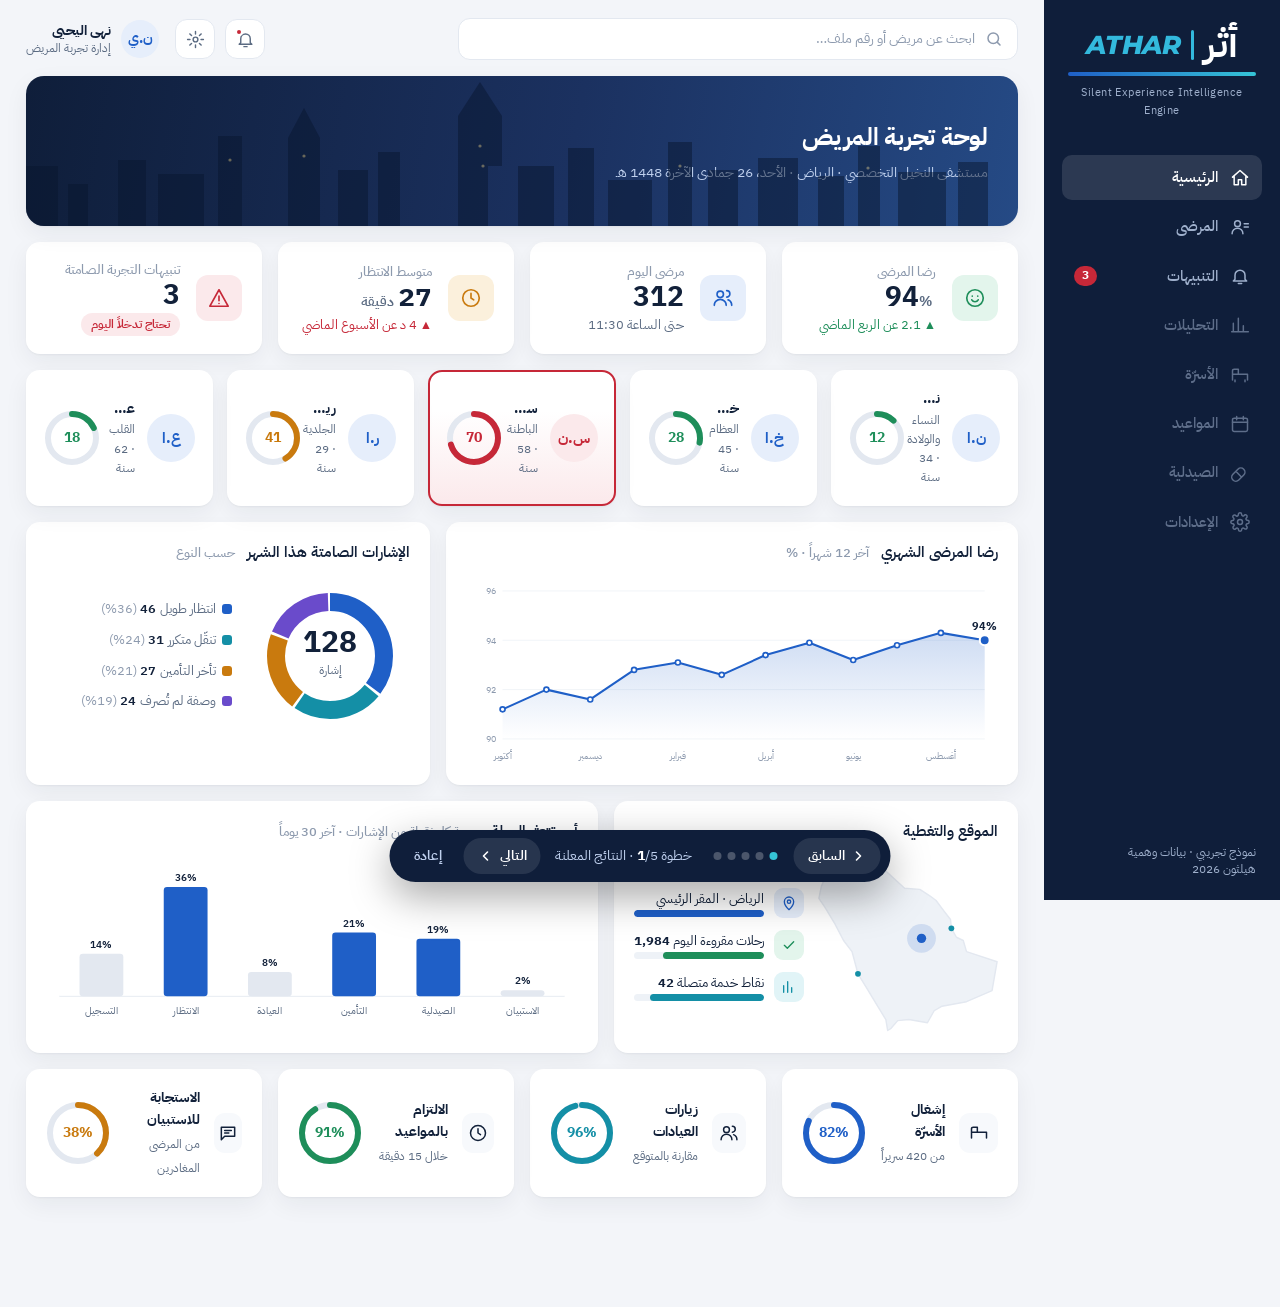
==== index.html @ 9a2d5f8b "Rename ATHAR_Demo.html to index.html" ====
<!DOCTYPE html>
<html lang="ar" dir="rtl">
<head>
<meta charset="utf-8">
<meta name="viewport" content="width=device-width, initial-scale=1">
<title>أثر · تجربة المريض</title>
<link rel="preconnect" href="https://fonts.googleapis.com">
<link rel="stylesheet" href="https://fonts.googleapis.com/css2?family=IBM+Plex+Sans+Arabic:wght@400;500;600;700&family=Montserrat:ital,wght@1,800&display=swap">
<style>
  /* ---------- tokens ---------- */
  :root{
    --navy:#0F1E3A; --navy-2:#16294B; --ground:#F3F5F9; --card:#FFFFFF; --card-2:#F7F9FC;
    --ink:#12213A; --muted:#5B6B82; --faint:#8D9AAE; --line:#E3E8F0; --line-2:#EEF2F7;
    --blue:#1F5FC7; --blue-soft:#E6EEFB; --teal:#148FA6; --teal-soft:#E1F4F7;
    --critical:#C62838; --critical-soft:#FBE9EB; --warning:#C97A0E; --warning-soft:#FBF0DC;
    --good:#1E8E5A; --good-soft:#E3F5EC; --purple:#6A4BCB; --purple-soft:#EEE9FA;
    --shadow:0 1px 2px rgba(18,33,58,.05), 0 8px 24px rgba(18,33,58,.06);
    --shadow-lift:0 12px 36px rgba(18,33,58,.14);
    --r:14px; --side:236px;
    --font:"IBM Plex Sans Arabic", "Segoe UI", Tahoma, sans-serif;
    --logo:"Montserrat", "Segoe UI", sans-serif;
    --sidebar-ink:#FFFFFF; --sidebar-muted:#9FB0CC; --sidebar-active:rgba(255,255,255,.12);
  }
  @media (prefers-color-scheme: dark){
    :root:not([data-theme="light"]){
      --ground:#0B1526; --card:#13223B; --card-2:#182A47; --ink:#EEF3FA; --muted:#A9B7CB; --faint:#7D8CA3;
      --line:#233656; --line-2:#1C2E4C; --blue:#6E9CF0; --blue-soft:#1A2E55; --teal:#3FBBD2; --teal-soft:#123A45;
      --critical:#F0606D; --critical-soft:#4A1F26; --warning:#E8A33A; --warning-soft:#4A3414; --good:#4CC48C; --good-soft:#153F2C;
      --purple:#A08BF0; --purple-soft:#2B2452; --shadow:0 1px 2px rgba(0,0,0,.3), 0 8px 24px rgba(0,0,0,.35);
      --shadow-lift:0 12px 36px rgba(0,0,0,.5);
    }
  }
  :root[data-theme="dark"]{
    --ground:#0B1526; --card:#13223B; --card-2:#182A47; --ink:#EEF3FA; --muted:#A9B7CB; --faint:#7D8CA3;
    --line:#233656; --line-2:#1C2E4C; --blue:#6E9CF0; --blue-soft:#1A2E55; --teal:#3FBBD2; --teal-soft:#123A45;
    --critical:#F0606D; --critical-soft:#4A1F26; --warning:#E8A33A; --warning-soft:#4A3414; --good:#4CC48C; --good-soft:#153F2C;
    --purple:#A08BF0; --purple-soft:#2B2452; --shadow:0 1px 2px rgba(0,0,0,.3), 0 8px 24px rgba(0,0,0,.35);
    --shadow-lift:0 12px 36px rgba(0,0,0,.5);
  }

  /* ---------- base ---------- */
  *{box-sizing:border-box}
  html,body{margin:0;height:100%}
  body{background:var(--ground);color:var(--ink);font-family:var(--font);font-size:15px;line-height:1.6;-webkit-font-smoothing:antialiased}
  button{font:inherit;color:inherit;cursor:pointer}
  button:focus-visible,[tabindex]:focus-visible,input:focus-visible{outline:3px solid var(--blue);outline-offset:2px}
  .num{font-variant-numeric:tabular-nums}
  svg text{font-family:var(--font)}
  .sr{position:absolute;width:1px;height:1px;overflow:hidden;clip:rect(0 0 0 0)}

  /* ---------- shell ---------- */
  .app{display:grid;grid-template-columns:var(--side) 1fr;min-height:100vh}
  .sidebar{background:var(--navy);color:var(--sidebar-ink);padding:22px 18px;display:flex;flex-direction:column;gap:26px;position:sticky;top:0;height:100vh}
  .lockup{display:flex;flex-direction:column;gap:8px;padding:4px 6px 10px}
  .lockup .row{display:flex;flex-direction:row-reverse;align-items:center;justify-content:center;gap:10px;direction:ltr}
  .lockup .en{font-family:var(--logo);font-style:italic;font-weight:800;font-size:26px;color:#33B9DD;letter-spacing:-.01em;line-height:1}
  .lockup .bar{width:3px;height:30px;background:#33B9DD;border-radius:2px}
  .lockup .ar{font-weight:700;font-size:38px;line-height:1;color:#fff}
  .lockup .rule{height:4px;border-radius:2px;background:linear-gradient(90deg,#1F5FC7,#35C4D6)}
  .lockup .tag{font-size:11px;color:var(--sidebar-muted);text-align:center;letter-spacing:.04em}
  .nav{display:flex;flex-direction:column;gap:4px;list-style:none;margin:0;padding:0}
  .nav button{width:100%;display:flex;align-items:center;gap:12px;padding:11px 12px;border:0;border-radius:10px;background:transparent;color:var(--sidebar-muted);font-size:14.5px;font-weight:500;text-align:right}
  .nav button svg{width:20px;height:20px;flex:0 0 auto}
  .nav button[aria-current="page"]{background:var(--sidebar-active);color:#fff}
  .nav button:not([aria-disabled]):hover{color:#fff;background:rgba(255,255,255,.06)}
  .nav button[aria-disabled]{opacity:.55;cursor:default}
  .nav .badge{margin-inline-start:auto;background:var(--critical);color:#fff;font-size:11.5px;font-weight:700;padding:1px 8px;border-radius:999px}
  .sidebar .foot{margin-top:auto;font-size:11.5px;color:var(--sidebar-muted);line-height:1.5;padding:0 6px}

  .main{min-width:0;padding:18px 26px 110px}
  .topbar{display:flex;align-items:center;gap:16px;margin-bottom:16px}
  .search{flex:1;max-width:560px;display:flex;align-items:center;gap:10px;background:var(--card);border:1px solid var(--line);border-radius:12px;padding:9px 14px;color:var(--faint);font-size:14px}
  .search svg{width:18px;height:18px}
  .icons{margin-inline-start:auto;display:flex;align-items:center;gap:10px}
  .iconbtn{width:40px;height:40px;border-radius:12px;border:1px solid var(--line);background:var(--card);display:grid;place-items:center;color:var(--muted);position:relative}
  .iconbtn svg{width:19px;height:19px}
  .iconbtn .dot{position:absolute;top:8px;inset-inline-end:9px;width:8px;height:8px;border-radius:50%;background:var(--critical);border:2px solid var(--card)}
  .who{display:flex;align-items:center;gap:10px;padding-inline-start:6px}
  .who .av{width:38px;height:38px;border-radius:50%;background:var(--blue-soft);color:var(--blue);display:grid;place-items:center;font-weight:700;font-size:14px}
  .who .t{line-height:1.25;font-size:13px}
  .who .t b{display:block;font-size:13.5px}
  .who .t span{color:var(--muted);font-size:12px}

  /* ---------- screens ---------- */
  section[data-screen]{display:none}
  section[data-screen][data-active]{display:block}
  .banner{position:relative;overflow:hidden;border-radius:18px;background:linear-gradient(100deg,#0F1E3A 0%,#1B3160 55%,#254A85 100%);color:#fff;padding:26px 30px;min-height:150px;display:flex;flex-direction:column;justify-content:center;gap:6px;box-shadow:var(--shadow)}
  .banner h1{margin:0;font-size:24px;font-weight:700;letter-spacing:-.01em}
  .banner p{margin:0;color:#BFD0EE;font-size:14px}
  .banner .sky{position:absolute;inset:0;width:100%;height:100%;opacity:.55;pointer-events:none}
  .grid{display:grid;grid-template-columns:repeat(12,minmax(0,1fr));gap:16px;margin-top:16px}
  .card{background:var(--card);border-radius:var(--r);box-shadow:var(--shadow);padding:18px 20px;min-width:0}
  .card h2{margin:0 0 12px;font-size:15px;font-weight:600;color:var(--ink)}
  .card h2 small{color:var(--faint);font-weight:500;font-size:12.5px;margin-inline-start:8px}
  .k{color:var(--faint);font-size:12.5px;font-weight:500}

  /* KPI tiles */
  .kpi{grid-column:span 3;display:flex;align-items:center;gap:16px}
  .kpi .ico{width:46px;height:46px;border-radius:12px;display:grid;place-items:center;flex:0 0 auto}
  .kpi .ico svg{width:22px;height:22px}
  .kpi .v{font-size:28px;font-weight:700;line-height:1.1}
  .kpi .v small{font-size:14px;font-weight:600;color:var(--muted);margin-inline-start:4px}
  .kpi .d{font-size:12.5px;margin-top:2px}
  .up{color:var(--good)} .down{color:var(--critical)}
  .pill{display:inline-flex;align-items:center;gap:6px;padding:2px 10px;border-radius:999px;font-size:12px;font-weight:600}
  .pill.critical{background:var(--critical-soft);color:var(--critical)}
  .pill.warning{background:var(--warning-soft);color:var(--warning)}
  .pill.good{background:var(--good-soft);color:var(--good)}
  .pill.blue{background:var(--blue-soft);color:var(--blue)}

  /* patient cards */
  .patients{grid-column:span 12;display:grid;grid-template-columns:repeat(5,minmax(0,1fr));gap:14px}
  .pcard{background:var(--card);border-radius:var(--r);box-shadow:var(--shadow);padding:16px;display:flex;align-items:center;gap:12px;border:2px solid transparent;text-align:right;transition:transform .2s,box-shadow .2s;position:relative}
  .pcard:hover{transform:translateY(-2px);box-shadow:var(--shadow-lift)}
  .pcard .av{width:48px;height:48px;border-radius:50%;display:grid;place-items:center;font-weight:700;font-size:15px;flex:0 0 auto;background:var(--blue-soft);color:var(--blue)}
  .pcard .t{flex:1;min-width:0}
  .pcard .t b{display:block;font-size:14px;white-space:nowrap;overflow:hidden;text-overflow:ellipsis}
  .pcard .t span{display:block;font-size:12px;color:var(--muted)}
  .ring{position:relative;width:56px;height:56px;flex:0 0 auto}
  .ring svg{width:56px;height:56px;transform:rotate(-90deg)}
  .ring .track{stroke:var(--line);fill:none;stroke-width:6}
  .ring .arc{fill:none;stroke-width:6;stroke-linecap:round;transition:stroke-dashoffset .8s cubic-bezier(.2,.7,.2,1)}
  .ring .n{position:absolute;inset:0;display:grid;place-items:center;font-weight:700;font-size:14px}
  .pcard[data-risk="critical"]{border-color:var(--critical);background:linear-gradient(0deg,var(--critical-soft),var(--card) 70%)}
  .pcard[data-risk="critical"] .av{background:var(--critical-soft);color:var(--critical)}
  .pcard[data-focus]{animation:pulse 1.6s ease-in-out infinite}
  @keyframes pulse{0%,100%{box-shadow:0 0 0 0 rgba(198,40,56,.35),var(--shadow)}50%{box-shadow:0 0 0 12px rgba(198,40,56,0),var(--shadow)}}
  .pcard .chev{position:absolute;top:12px;inset-inline-start:12px;color:var(--faint)}

  /* charts */
  .c-line{grid-column:span 7}
  .c-donut{grid-column:span 5}
  .c-map{grid-column:span 5}
  .c-mix{grid-column:span 7}
  .chart{position:relative}
  .chart svg{width:100%;height:auto;display:block}
  .tip{position:absolute;pointer-events:none;background:var(--navy);color:#fff;font-size:12.5px;padding:6px 10px;border-radius:8px;white-space:nowrap;transform:translate(50%,-100%);opacity:0;transition:opacity .12s}
  .tip b{font-weight:700}
  .legend{display:flex;flex-wrap:wrap;gap:8px 18px;margin-top:10px;font-size:13px;color:var(--muted)}
  .legend i{display:inline-block;width:10px;height:10px;border-radius:3px;margin-inline-end:6px;vertical-align:-1px}
  .legend b{color:var(--ink);font-weight:600;margin-inline-start:4px}
  .map-wrap{display:grid;grid-template-columns:1fr auto;gap:14px;align-items:center}
  .map-wrap svg{width:100%;max-width:260px}
  .stats{display:flex;flex-direction:column;gap:12px;min-width:150px}
  .stats .s{display:flex;align-items:center;gap:10px;font-size:13px}
  .stats .s i{width:30px;height:30px;border-radius:9px;display:grid;place-items:center;flex:0 0 auto}
  .stats .s i svg{width:16px;height:16px}
  .stats .s .b{flex:1;height:7px;border-radius:4px;background:var(--line-2);overflow:hidden}
  .stats .s .b span{display:block;height:100%;border-radius:4px}
  .mini{grid-column:span 3;display:flex;align-items:center;gap:14px}
  .mini .ring{width:64px;height:64px}
  .mini .ring svg{width:64px;height:64px}
  .mini .ico{width:40px;height:40px;border-radius:11px;display:grid;place-items:center;color:var(--ink);background:var(--card-2)}
  .mini .ico svg{width:20px;height:20px}
  .mini .t b{display:block;font-size:14px}
  .mini .t span{font-size:12px;color:var(--muted)}

  /* profile */
  .phead{grid-column:span 12;display:flex;align-items:center;gap:18px;flex-wrap:wrap}
  .phead .av{width:72px;height:72px;border-radius:50%;background:var(--critical-soft);color:var(--critical);display:grid;place-items:center;font-size:24px;font-weight:700}
  .phead .t h2{margin:0 0 4px;font-size:20px}
  .phead .meta{display:flex;flex-wrap:wrap;gap:8px 18px;color:var(--muted);font-size:13.5px}
  .phead .meta span b{color:var(--ink);font-weight:600}
  .phead .right{margin-inline-start:auto;display:flex;gap:10px;align-items:center}
  .btn{border:0;border-radius:11px;padding:10px 18px;font-weight:600;font-size:14px;display:inline-flex;align-items:center;gap:8px;transition:transform .15s,box-shadow .15s}
  .btn svg{width:18px;height:18px}
  .btn.primary{background:var(--blue);color:#fff;box-shadow:0 6px 16px rgba(31,95,199,.3)}
  .btn.primary:hover{transform:translateY(-1px)}
  .btn.danger{background:var(--critical);color:#fff;box-shadow:0 6px 16px rgba(198,40,56,.3)}
  .btn.ghost{background:var(--card-2);color:var(--ink);border:1px solid var(--line)}
  .gauge-card{grid-column:span 4;display:flex;flex-direction:column;align-items:center;text-align:center;gap:6px}
  .gauge{width:220px;position:relative}
  .gauge svg{width:100%;height:auto;display:block}
  .gauge .val{position:absolute;left:0;right:0;bottom:6px;font-size:44px;font-weight:700;line-height:1}
  .gauge .arc{fill:none;stroke-width:14;stroke-linecap:round;transition:stroke-dashoffset 1.2s cubic-bezier(.2,.7,.2,1),stroke .6s}
  .gauge .track{fill:none;stroke:var(--line);stroke-width:14;stroke-linecap:round}
  .reason{font-size:13px;color:var(--muted);max-width:32ch}
  .journey{grid-column:span 8}
  .steps{display:grid;grid-template-columns:repeat(7,minmax(0,1fr));gap:0;margin-top:6px;position:relative}
  .step{display:flex;flex-direction:column;align-items:center;text-align:center;gap:8px;position:relative;padding:0 4px}
  .step .dot{width:40px;height:40px;border-radius:50%;display:grid;place-items:center;background:var(--card-2);border:2px solid var(--line);color:var(--muted);position:relative;z-index:1}
  .step .dot svg{width:18px;height:18px}
  .step[data-state="done"] .dot{background:var(--blue);border-color:var(--blue);color:#fff}
  .step[data-state="warn"] .dot{background:var(--warning);border-color:var(--warning);color:#fff}
  .step[data-state="fail"] .dot{background:var(--critical);border-color:var(--critical);color:#fff}
  .step[data-state="fixed"] .dot{background:var(--good);border-color:var(--good);color:#fff}
  .step:not(:last-child)::after{content:"";position:absolute;top:19px;inset-inline-start:calc(50% + 22px);width:calc(100% - 44px);height:2px;background:var(--line)}
  .step[data-state="done"]::after,.step[data-state="warn"]::after,.step[data-state="fail"]::after,.step[data-state="fixed"]::after{background:var(--blue)}
  .step[data-state="warn"]::after{background:var(--warning)} .step[data-state="fail"]::after{background:var(--critical)} .step[data-state="fixed"]::after{background:var(--good)}
  .step b{font-size:13px;line-height:1.3}
  .step span{font-size:12px;color:var(--muted);line-height:1.3}
  .step[data-state="warn"] span{color:var(--warning);font-weight:600}
  .step[data-state="fail"] span{color:var(--critical);font-weight:600}
  .step[data-state="fixed"] span{color:var(--good);font-weight:600}
  .signals{grid-column:span 12;display:grid;grid-template-columns:repeat(4,minmax(0,1fr));gap:14px}
  .sig{background:var(--card);border-radius:var(--r);box-shadow:var(--shadow);padding:16px 18px;display:flex;flex-direction:column;gap:10px}
  .sig .h{display:flex;align-items:center;gap:10px}
  .sig .h i{width:38px;height:38px;border-radius:10px;display:grid;place-items:center;flex:0 0 auto}
  .sig .h i svg{width:19px;height:19px}
  .sig .h b{font-size:14px}
  .sig .v{font-size:22px;font-weight:700}
  .sig .v small{font-size:12.5px;color:var(--muted);font-weight:500;margin-inline-start:6px}
  .sig .b{height:7px;border-radius:4px;background:var(--line-2);overflow:hidden}
  .sig .b span{display:block;height:100%;border-radius:4px}
  .floor{grid-column:span 8}
  .floor svg{width:100%;height:auto;display:block;background:var(--card-2);border-radius:12px}
  .note{grid-column:span 4;display:flex;flex-direction:column;gap:14px}
  .quote{background:var(--card-2);border-inline-start:4px solid var(--critical);border-radius:10px;padding:14px 16px;font-size:15px;line-height:1.8}
  .quote small{display:block;color:var(--muted);font-size:12.5px;margin-top:4px}
  .kv{display:flex;flex-direction:column;gap:8px;font-size:13.5px}
  .kv div{display:flex;justify-content:space-between;gap:10px;border-bottom:1px dashed var(--line);padding-bottom:6px}
  .kv div span:first-child{color:var(--muted)}

  /* alert */
  .alert-card{grid-column:span 7;position:relative;overflow:hidden}
  .alert-card::before{content:"";position:absolute;inset-inline-start:0;top:0;bottom:0;width:6px;background:var(--critical)}
  .alert-card[data-done]::before{background:var(--good)}
  .alert-h{display:flex;align-items:center;gap:12px;margin-bottom:10px}
  .alert-h .ico{width:44px;height:44px;border-radius:12px;background:var(--critical-soft);color:var(--critical);display:grid;place-items:center}
  .alert-card[data-done] .alert-h .ico{background:var(--good-soft);color:var(--good)}
  .alert-h .ico svg{width:22px;height:22px}
  .alert-h h2{margin:0;font-size:17px}
  .alert-h .time{color:var(--muted);font-size:12.5px}
  .actions{display:flex;flex-direction:column;gap:8px;margin:12px 0 6px}
  .act{display:flex;align-items:center;gap:12px;background:var(--card-2);border-radius:11px;padding:10px 12px;font-size:14px}
  .act .n{width:26px;height:26px;border-radius:50%;background:var(--blue-soft);color:var(--blue);display:grid;place-items:center;font-weight:700;font-size:12.5px;flex:0 0 auto}
  .act .own{margin-inline-start:auto;color:var(--muted);font-size:12.5px;white-space:nowrap}
  .act[data-done] .n{background:var(--good);color:#fff}
  .form{grid-column:span 5}
  .form label{display:block;font-size:13px;color:var(--muted);margin:10px 0 6px}
  .form input,.form textarea{width:100%;border:1px solid var(--line);background:var(--card-2);border-radius:10px;padding:10px 12px;font:inherit;color:var(--ink)}
  .form textarea{min-height:76px;resize:vertical}
  .radios{display:flex;flex-direction:column;gap:8px}
  .radios label{display:flex;align-items:center;gap:10px;margin:0;padding:10px 12px;border:1px solid var(--line);border-radius:10px;color:var(--ink);cursor:pointer;background:var(--card-2)}
  .radios input{width:auto}
  .radios label:has(input:checked){border-color:var(--blue);background:var(--blue-soft)}
  .form .row{display:flex;gap:10px;margin-top:14px;align-items:center;flex-wrap:wrap}
  .result{grid-column:span 12;display:none;align-items:center;gap:20px;flex-wrap:wrap;background:linear-gradient(90deg,var(--good-soft),var(--card));border:1px solid var(--good)}
  .result[data-show]{display:flex}
  .result .big{display:flex;align-items:center;gap:16px}
  .result .big .from{font-size:30px;font-weight:700;color:var(--critical);text-decoration:line-through;opacity:.7}
  .result .big .to{font-size:44px;font-weight:700;color:var(--good)}
  .result .big .arrow{font-size:28px;color:var(--muted)}
  .result .t{flex:1;min-width:220px}
  .result .t b{font-size:17px}
  .result .t p{margin:2px 0 0;color:var(--muted);font-size:13.5px}
  .learn{grid-column:span 12}
  .patterns{display:grid;grid-template-columns:repeat(2,minmax(0,1fr));gap:14px}
  .pat{background:var(--card-2);border-radius:12px;padding:14px 16px;display:flex;gap:12px;align-items:flex-start}
  .pat i{width:38px;height:38px;border-radius:10px;background:var(--purple-soft);color:var(--purple);display:grid;place-items:center;flex:0 0 auto}
  .pat i svg{width:18px;height:18px}
  .pat b{display:block;font-size:14px;margin-bottom:2px}
  .pat span{font-size:12.5px;color:var(--muted)}

  /* presenter bar */
  .presenter{position:fixed;bottom:18px;left:50%;transform:translateX(-50%);z-index:50;display:flex;align-items:center;gap:8px;background:var(--navy);color:#fff;padding:8px 10px;border-radius:999px;box-shadow:0 14px 40px rgba(0,0,0,.35);font-size:13.5px}
  .presenter button{border:0;background:rgba(255,255,255,.1);color:#fff;border-radius:999px;padding:7px 14px;font-weight:600;display:inline-flex;align-items:center;gap:6px}
  .presenter button:hover{background:rgba(255,255,255,.18)}
  .presenter button svg{width:16px;height:16px}
  .presenter .steps-dots{display:flex;gap:6px;padding:0 8px}
  .presenter .steps-dots i{width:8px;height:8px;border-radius:50%;background:rgba(255,255,255,.25)}
  .presenter .steps-dots i[data-on]{background:#35C4D6}
  .presenter .lbl{padding:0 6px;color:#BFD0EE;white-space:nowrap}
  .presenter .lbl b{color:#fff}
  .presenter .reset{background:transparent;color:#BFD0EE}

  .fade{animation:fade .35s ease both}
  @keyframes fade{from{opacity:.4;transform:translateY(6px)}to{opacity:1;transform:none}}
  @media (prefers-reduced-motion: reduce){
    *,*::before,*::after{animation:none!important;transition:none!important}
    .walker{display:none}
  }

  /* responsive */
  @media (max-width:1180px){
    .kpi{grid-column:span 6} .c-line,.c-donut,.c-map,.c-mix{grid-column:span 12} .mini{grid-column:span 6}
    .patients{grid-template-columns:repeat(3,minmax(0,1fr))}
    .gauge-card,.journey,.floor,.note,.alert-card,.form{grid-column:span 12}
    .signals{grid-template-columns:repeat(2,minmax(0,1fr))}
  }
  @media (max-width:820px){
    .app{grid-template-columns:1fr}
    .sidebar{position:static;height:auto;flex-direction:row;flex-wrap:wrap;align-items:center;gap:12px;padding:12px 16px}
    .sidebar .lockup{flex-direction:row;align-items:center;gap:12px;padding:0}
    .sidebar .lockup .rule,.sidebar .lockup .tag,.sidebar .foot{display:none}
    .nav{flex-direction:row;flex-wrap:wrap;gap:2px}
    .nav button{padding:8px 10px;font-size:13px}
    .nav button span.txt{display:none}
    .main{padding:14px 16px 120px}
    .kpi,.mini{grid-column:span 12}
    .patients{grid-template-columns:1fr}
    .steps{grid-template-columns:repeat(4,minmax(0,1fr));row-gap:22px}
    .step:nth-child(4)::after{display:none}
    .signals{grid-template-columns:1fr}
    .patterns{grid-template-columns:1fr}
    .presenter{width:calc(100% - 24px);justify-content:space-between;flex-wrap:wrap}
    .presenter .lbl{display:none}
    .search{display:none}
  }
</style>
</head>
<body>
<div class="app">
  <!-- ========== sidebar ========== -->
  <aside class="sidebar" aria-label="القائمة الرئيسية">
    <div class="lockup" aria-label="أثر">
      <div class="row"><span class="ar">أثر</span><span class="bar"></span><span class="en">ATHAR</span></div>
      <div class="rule"></div>
      <div class="tag">Silent Experience Intelligence Engine</div>
    </div>
    <ul class="nav">
      <li><button data-nav="overview" aria-current="page"><svg viewBox="0 0 24 24" fill="none" stroke="currentColor" stroke-width="1.8" stroke-linecap="round" stroke-linejoin="round"><path d="M3 11l9-8 9 8M5 10v10h5v-6h4v6h5V10"/></svg><span class="txt">الرئيسية</span></button></li>
      <li><button data-nav="profile"><svg viewBox="0 0 24 24" fill="none" stroke="currentColor" stroke-width="1.8" stroke-linecap="round" stroke-linejoin="round"><circle cx="9" cy="8" r="3.5"/><path d="M2.5 20a6.5 6.5 0 0 1 13 0M17 8h5M17 12h5"/></svg><span class="txt">المرضى</span></button></li>
      <li><button data-nav="alert"><svg viewBox="0 0 24 24" fill="none" stroke="currentColor" stroke-width="1.8" stroke-linecap="round" stroke-linejoin="round"><path d="M6 16V11a6 6 0 0 1 12 0v5l2 2H4zM10 21h4"/></svg><span class="txt">التنبيهات</span><span class="badge" data-alert-count>3</span></button></li>
      <li><button aria-disabled="true" title="قريباً"><svg viewBox="0 0 24 24" fill="none" stroke="currentColor" stroke-width="1.8" stroke-linecap="round"><path d="M4 20V10M10 20V4M16 20v-7M22 20H2"/></svg><span class="txt">التحليلات</span></button></li>
      <li><button aria-disabled="true" title="قريباً"><svg viewBox="0 0 24 24" fill="none" stroke="currentColor" stroke-width="1.8" stroke-linecap="round" stroke-linejoin="round"><path d="M3 18v-7h18v7M3 11V7a2 2 0 0 1 2-2h5v6M6 18v2M18 18v2"/></svg><span class="txt">الأسرّة</span></button></li>
      <li><button aria-disabled="true" title="قريباً"><svg viewBox="0 0 24 24" fill="none" stroke="currentColor" stroke-width="1.8" stroke-linecap="round"><rect x="3" y="5" width="18" height="16" rx="2"/><path d="M3 10h18M8 3v4M16 3v4"/></svg><span class="txt">المواعيد</span></button></li>
      <li><button aria-disabled="true" title="قريباً"><svg viewBox="0 0 24 24" fill="none" stroke="currentColor" stroke-width="1.8" stroke-linecap="round" stroke-linejoin="round"><path d="M10.5 20.5a4.95 4.95 0 0 1-7-7l6-6a4.95 4.95 0 0 1 7 7zM7 10l7 7"/></svg><span class="txt">الصيدلية</span></button></li>
      <li><button aria-disabled="true" title="قريباً"><svg viewBox="0 0 24 24" fill="none" stroke="currentColor" stroke-width="1.8" stroke-linecap="round" stroke-linejoin="round"><circle cx="12" cy="12" r="3"/><path d="M19.4 15a1.7 1.7 0 0 0 .3 1.8l.1.1a2 2 0 1 1-2.8 2.8l-.1-.1a1.7 1.7 0 0 0-1.8-.3 1.7 1.7 0 0 0-1 1.5V21a2 2 0 1 1-4 0v-.1a1.7 1.7 0 0 0-1-1.5 1.7 1.7 0 0 0-1.8.3l-.1.1a2 2 0 1 1-2.8-2.8l.1-.1a1.7 1.7 0 0 0 .3-1.8 1.7 1.7 0 0 0-1.5-1H3a2 2 0 1 1 0-4h.1a1.7 1.7 0 0 0 1.5-1 1.7 1.7 0 0 0-.3-1.8l-.1-.1a2 2 0 1 1 2.8-2.8l.1.1a1.7 1.7 0 0 0 1.8.3H9a1.7 1.7 0 0 0 1-1.5V3a2 2 0 1 1 4 0v.1a1.7 1.7 0 0 0 1 1.5 1.7 1.7 0 0 0 1.8-.3l.1-.1a2 2 0 1 1 2.8 2.8l-.1.1a1.7 1.7 0 0 0-.3 1.8V9a1.7 1.7 0 0 0 1.5 1H21a2 2 0 1 1 0 4h-.1a1.7 1.7 0 0 0-1.5 1z"/></svg><span class="txt">الإعدادات</span></button></li>
    </ul>
    <div class="foot">نموذج تجريبي · بيانات وهمية<br>هيلثون 2026</div>
  </aside>

  <!-- ========== main ========== -->
  <main class="main">
    <div class="topbar">
      <div class="search" role="search"><svg viewBox="0 0 24 24" fill="none" stroke="currentColor" stroke-width="2" stroke-linecap="round"><circle cx="11" cy="11" r="7"/><path d="m20 20-3.5-3.5"/></svg><span>ابحث عن مريض أو رقم ملف…</span></div>
      <div class="icons">
        <button class="iconbtn" aria-label="التنبيهات"><svg viewBox="0 0 24 24" fill="none" stroke="currentColor" stroke-width="1.8" stroke-linecap="round" stroke-linejoin="round"><path d="M6 16V11a6 6 0 0 1 12 0v5l2 2H4zM10 21h4"/></svg><span class="dot"></span></button>
        <button class="iconbtn" aria-label="الإعدادات"><svg viewBox="0 0 24 24" fill="none" stroke="currentColor" stroke-width="1.8" stroke-linecap="round"><circle cx="12" cy="12" r="3"/><path d="M12 2v3M12 19v3M2 12h3M19 12h3M4.9 4.9l2.1 2.1M17 17l2.1 2.1M4.9 19.1 7 17M17 7l2.1-2.1"/></svg></button>
        <div class="who"><div class="av">ن.ي</div><div class="t"><b>نهى اليحيى</b><span>إدارة تجربة المريض</span></div></div>
      </div>
    </div>

    <!-- ===== screen 1: overview ===== -->
    <section data-screen="overview" data-active>
      <div class="banner">
        <svg class="sky" viewBox="0 0 1200 150" preserveAspectRatio="xMaxYMax slice" aria-hidden="true">
          <g fill="#0A1730" opacity=".9">
            <rect x="40" y="96" width="30" height="54"/><rect x="80" y="80" width="22" height="70"/><rect x="112" y="104" width="40" height="46"/>
            <rect x="170" y="70" width="26" height="80"/><rect x="206" y="90" width="34" height="60"/><rect x="250" y="108" width="20" height="42"/>
            <rect x="300" y="84" width="28" height="66"/><rect x="340" y="98" width="46" height="52"/><rect x="400" y="60" width="24" height="90"/>
            <path d="M470 150V62l16-30 16 30v88z"/><rect x="520" y="94" width="30" height="56"/><rect x="560" y="76" width="22" height="74"/>
            <path d="M640 150V40l22-34 22 34v50h-14v60z"/><rect x="700" y="90" width="36" height="60"/><rect x="750" y="72" width="26" height="78"/>
            <rect x="790" y="104" width="44" height="46"/><rect x="850" y="66" width="24" height="84"/><rect x="890" y="94" width="30" height="56"/>
            <rect x="940" y="82" width="40" height="68"/><rect x="1000" y="100" width="26" height="50"/><rect x="1040" y="70" width="22" height="80"/>
            <rect x="1080" y="96" width="48" height="54"/><rect x="1140" y="86" width="30" height="64"/>
          </g>
          <g fill="#F5D67A" opacity=".7"><circle cx="486" cy="80" r="1.6"/><circle cx="662" cy="70" r="1.6"/><circle cx="665" cy="90" r="1.6"/><circle cx="862" cy="90" r="1.6"/><circle cx="412" cy="84" r="1.6"/><circle cx="1050" cy="92" r="1.6"/><circle cx="182" cy="90" r="1.6"/></g>
        </svg>
        <h1>لوحة تجربة المريض</h1>
        <p>مستشفى النخيل التخصصي · الرياض · <span data-today></span></p>
      </div>

      <div class="grid">
        <div class="card kpi"><div class="ico" style="background:var(--good-soft);color:var(--good)"><svg viewBox="0 0 24 24" fill="none" stroke="currentColor" stroke-width="1.8" stroke-linecap="round" stroke-linejoin="round"><circle cx="12" cy="12" r="9"/><path d="M8.5 14a4 4 0 0 0 7 0M9 10h.01M15 10h.01"/></svg></div><div><div class="k">رضا المرضى</div><div class="v num">94<small>%</small></div><div class="d up">▲ 2.1 عن الربع الماضي</div></div></div>
        <div class="card kpi"><div class="ico" style="background:var(--blue-soft);color:var(--blue)"><svg viewBox="0 0 24 24" fill="none" stroke="currentColor" stroke-width="1.8" stroke-linecap="round" stroke-linejoin="round"><circle cx="9" cy="8" r="3.5"/><path d="M2.5 20a6.5 6.5 0 0 1 13 0M16 4a3.5 3.5 0 0 1 0 7M21.5 20a6.5 6.5 0 0 0-4-6"/></svg></div><div><div class="k">مرضى اليوم</div><div class="v num">312</div><div class="d" style="color:var(--muted)">حتى الساعة <span class="num">11:30</span></div></div></div>
        <div class="card kpi"><div class="ico" style="background:var(--warning-soft);color:var(--warning)"><svg viewBox="0 0 24 24" fill="none" stroke="currentColor" stroke-width="1.8" stroke-linecap="round" stroke-linejoin="round"><circle cx="12" cy="12" r="9"/><path d="M12 7v5l3 2"/></svg></div><div><div class="k">متوسط الانتظار</div><div class="v num">27<small>دقيقة</small></div><div class="d down">▲ 4 د عن الأسبوع الماضي</div></div></div>
        <div class="card kpi"><div class="ico" style="background:var(--critical-soft);color:var(--critical)"><svg viewBox="0 0 24 24" fill="none" stroke="currentColor" stroke-width="1.8" stroke-linecap="round" stroke-linejoin="round"><path d="M12 3l10 18H2zM12 10v5M12 18h.01"/></svg></div><div><div class="k">تنبيهات التجربة الصامتة</div><div class="v num" data-alert-kpi>3</div><div class="d"><span class="pill critical">تحتاج تدخلاً اليوم</span></div></div></div>

        <div class="patients" data-patients></div>

        <div class="card c-line">
          <h2>رضا المرضى الشهري <small>آخر 12 شهراً · %</small></h2>
          <div class="chart" data-chart="line"></div>
        </div>
        <div class="card c-donut">
          <h2>الإشارات الصامتة هذا الشهر <small>حسب النوع</small></h2>
          <div class="chart" data-chart="donut"></div>
        </div>

        <div class="card c-map">
          <h2>الموقع والتغطية</h2>
          <div class="map-wrap">
            <svg viewBox="0 0 100 100" aria-label="خريطة المملكة العربية السعودية" role="img">
              <path d="M1.9 17.3 9.4 .6 22.2 .6 27.8 1.9 35.4 6.8 48.1 18.5 56.6 19.1 62.3 22.8 65.6 25.3 69.8 30.9 73.6 35.8 74.1 40.7 76.9 45.7 80.7 47.5 82.5 53.7 99.5 59.3 96.7 75.3 82.5 81.5 68.9 84 64.6 86.4 60.8 93.2 50.5 91.4 44.3 92 40.6 96.3 38.7 97.5 37.7 91.4 31.6 81.5 26.4 72.8 22.2 66 18.9 53.7 14.2 47.5 9.4 38.3 3.8 29 .5 24.1Z" fill="var(--line-2)" stroke="var(--line)" stroke-width=".8" stroke-linejoin="round"/>
              <circle cx="57.5" cy="46.3" r="8" fill="var(--blue)" opacity=".15"/>
              <circle cx="57.5" cy="46.3" r="2.6" fill="var(--blue)"/>
              <circle cx="22.2" cy="66" r="1.6" fill="var(--teal)"/><circle cx="74.1" cy="40.7" r="1.6" fill="var(--teal)"/>
            </svg>
            <div class="stats">
              <div class="s"><i style="background:var(--blue-soft);color:var(--blue)"><svg viewBox="0 0 24 24" fill="none" stroke="currentColor" stroke-width="2" stroke-linecap="round" stroke-linejoin="round"><path d="M12 22s7-6.5 7-12a7 7 0 0 0-14 0c0 5.5 7 12 7 12z"/><circle cx="12" cy="10" r="2.5"/></svg></i><div style="flex:1"><div>الرياض · المقر الرئيسي</div><div class="b"><span style="width:100%;background:var(--blue)"></span></div></div></div>
              <div class="s"><i style="background:var(--good-soft);color:var(--good)"><svg viewBox="0 0 24 24" fill="none" stroke="currentColor" stroke-width="2" stroke-linecap="round" stroke-linejoin="round"><path d="M5 12.5l4.5 4.5L19 7"/></svg></i><div style="flex:1"><div>رحلات مقروءة اليوم <b class="num">1,984</b></div><div class="b"><span style="width:78%;background:var(--good)"></span></div></div></div>
              <div class="s"><i style="background:var(--teal-soft);color:var(--teal)"><svg viewBox="0 0 24 24" fill="none" stroke="currentColor" stroke-width="2" stroke-linecap="round" stroke-linejoin="round"><path d="M4 20V10M10 20V4M16 20v-7"/></svg></i><div style="flex:1"><div>نقاط خدمة متصلة <b class="num">42</b></div><div class="b"><span style="width:88%;background:var(--teal)"></span></div></div></div>
            </div>
          </div>
        </div>
        <div class="card c-mix">
          <h2>أين تتعثر الرحلة <small>حصة كل نقطة من الإشارات · آخر 30 يوماً</small></h2>
          <div class="chart" data-chart="bars"></div>
        </div>

        <div class="card mini"><div class="ico"><svg viewBox="0 0 24 24" fill="none" stroke="currentColor" stroke-width="1.8" stroke-linecap="round" stroke-linejoin="round"><path d="M3 18v-7h18v7M3 11V7a2 2 0 0 1 2-2h5v6"/></svg></div><div class="t"><b>إشغال الأسرّة</b><span>من 420 سريراً</span></div><div class="ring" style="margin-inline-start:auto" data-ring="82" data-color="var(--blue)"></div></div>
        <div class="card mini"><div class="ico"><svg viewBox="0 0 24 24" fill="none" stroke="currentColor" stroke-width="1.8" stroke-linecap="round" stroke-linejoin="round"><circle cx="9" cy="8" r="3.5"/><path d="M2.5 20a6.5 6.5 0 0 1 13 0M16 4a3.5 3.5 0 0 1 0 7M21.5 20a6.5 6.5 0 0 0-4-6"/></svg></div><div class="t"><b>زيارات العيادات</b><span>مقارنة بالمتوقع</span></div><div class="ring" style="margin-inline-start:auto" data-ring="96" data-color="var(--teal)"></div></div>
        <div class="card mini"><div class="ico"><svg viewBox="0 0 24 24" fill="none" stroke="currentColor" stroke-width="1.8" stroke-linecap="round" stroke-linejoin="round"><circle cx="12" cy="12" r="9"/><path d="M12 7v5l3 2"/></svg></div><div class="t"><b>الالتزام بالمواعيد</b><span>خلال 15 دقيقة</span></div><div class="ring" style="margin-inline-start:auto" data-ring="91" data-color="var(--good)"></div></div>
        <div class="card mini"><div class="ico"><svg viewBox="0 0 24 24" fill="none" stroke="currentColor" stroke-width="1.8" stroke-linecap="round" stroke-linejoin="round"><path d="M4 5h16v11H8l-4 4z"/><path d="M8 9h8M8 12h5"/></svg></div><div class="t"><b>الاستجابة للاستبيان</b><span>من المرضى المغادرين</span></div><div class="ring" style="margin-inline-start:auto" data-ring="38" data-color="var(--warning)"></div></div>
      </div>
    </section>

    <!-- ===== screen 2: profile ===== -->
    <section data-screen="profile">
      <div class="grid" style="margin-top:0">
        <div class="card phead">
          <div class="av">س.م</div>
          <div class="t">
            <h2>سعد بن ناصر المطيري</h2>
            <div class="meta"><span>العمر <b class="num">58</b></span><span>رقم الملف <b class="num">A-20481</b></span><span>الزيارة <b><span data-today></span> · <span class="num">09:12</span></b></span><span>العيادة <b>الباطنة</b></span><span>التأمين <b>شركة الدرع الطبي</b></span></div>
          </div>
          <div class="right">
            <span class="pill critical" data-status-pill><svg viewBox="0 0 24 24" width="14" height="14" fill="none" stroke="currentColor" stroke-width="2.2" stroke-linecap="round"><path d="M12 3l10 18H2zM12 10v5M12 18h.01"/></svg> خطر صامت · أولوية عالية</span>
            <button class="btn danger" data-go="alert"><svg viewBox="0 0 24 24" fill="none" stroke="currentColor" stroke-width="2" stroke-linecap="round" stroke-linejoin="round"><path d="M6 16V11a6 6 0 0 1 12 0v5l2 2H4zM10 21h4"/></svg> عرض التنبيه</button>
          </div>
        </div>

        <div class="card gauge-card">
          <h2 style="align-self:flex-start">خطر التجربة الصامتة <small>Silent Experience Risk</small></h2>
          <div class="gauge" data-gauge>
            <svg viewBox="0 0 220 130" aria-hidden="true">
              <path class="track" d="M20 120 A90 90 0 0 1 200 120"/>
              <path class="arc" d="M20 120 A90 90 0 0 1 200 120" pathLength="100" stroke-dasharray="100" stroke-dashoffset="100"/>
            </svg>
            <div class="val num" data-gauge-val>0</div>
          </div>
          <span class="pill critical" data-gauge-pill>أولوية عالية</span>
          <div class="reason" data-gauge-reason>أربع إشارات تعثّر في زيارة واحدة، بلا شكوى وبلا رد على الاستبيان.</div>
        </div>

        <div class="card journey">
          <h2>رحلة الزيارة كما حدثت <small>مقروءة من نقاط الخدمة · <span class="num" data-today></span></small></h2>
          <div class="steps" data-steps></div>
        </div>

        <div class="signals" data-signals></div>

        <div class="card floor">
          <h2>المسار داخل المستشفى <small>تتبّع داخلي · من الدخول إلى الخروج</small></h2>
          <svg viewBox="0 0 1000 520" aria-label="خريطة مسار المريض داخل المستشفى" role="img">
            <defs>
              <path id="route" d="M110 440 L300 350 L560 170 L820 250 L300 350 L560 440 L740 470 L900 400"/>
              <marker id="arr" viewBox="0 0 10 10" refX="8" refY="5" markerWidth="8" markerHeight="8" orient="auto"><path d="M0 0L10 5 0 10z" fill="var(--blue)"/></marker>
            </defs>
            <g fill="none" stroke="var(--line)" stroke-width="1.5">
              <rect x="20" y="20" width="960" height="480" rx="14"/>
              <rect x="200" y="290" width="200" height="140" rx="8"/><rect x="460" y="90" width="220" height="160" rx="8"/><rect x="740" y="180" width="180" height="140" rx="8"/>
              <rect x="470" y="380" width="200" height="110" rx="8"/><rect x="40" y="380" width="150" height="100" rx="8"/><rect x="840" y="360" width="120" height="90" rx="8"/>
            </g>
            <g fill="var(--muted)" font-size="16" font-weight="600" text-anchor="middle">
              <text x="300" y="320">التسجيل</text><text x="570" y="122">العيادات</text><text x="830" y="212">التأمين</text><text x="570" y="412">الصيدلية</text><text x="115" y="412">المدخل</text><text x="900" y="392">الخروج</text>
            </g>
            <path d="M110 440 L300 350 L560 170 L820 250" fill="none" stroke="var(--blue)" stroke-width="4" stroke-dasharray="4 10" stroke-linecap="round" stroke-linejoin="round"/>
            <path d="M820 250 L300 350" fill="none" stroke="var(--warning)" stroke-width="4" stroke-dasharray="4 10" stroke-linecap="round" marker-end="url(#arr)"/>
            <path d="M300 350 L560 440 L740 470 L900 400" fill="none" stroke="var(--blue)" stroke-width="4" stroke-dasharray="4 10" stroke-linecap="round" stroke-linejoin="round"/>
            <g>
              <circle cx="110" cy="440" r="9" fill="var(--blue)"/><circle cx="300" cy="350" r="9" fill="var(--blue)"/><circle cx="560" cy="170" r="9" fill="var(--blue)"/><circle cx="820" cy="250" r="9" fill="var(--warning)"/>
              <circle cx="900" cy="400" r="9" fill="var(--blue)"/>
              <circle cx="570" cy="440" r="26" fill="none" stroke="var(--critical)" stroke-width="3" stroke-dasharray="6 6"/>
              <path d="M560 430l20 20M580 430l-20 20" stroke="var(--critical)" stroke-width="4" stroke-linecap="round"/>
            </g>
            <g fill="var(--warning)" font-size="14" font-weight="700" text-anchor="middle"><text x="560" y="286">عاد إلى التسجيل</text></g>
            <g fill="var(--critical)" font-size="14" font-weight="700" text-anchor="middle"><text x="570" y="486">تجاوز الصيدلية</text></g>
            <circle class="walker" r="11" fill="#fff" stroke="var(--blue)" stroke-width="4">
              <animateMotion dur="9s" repeatCount="indefinite" rotate="0"><mpath href="#route"/></animateMotion>
            </circle>
          </svg>
        </div>

        <div class="card note">
          <h2>ما لم يقله المريض</h2>
          <div class="quote">لم تُسجَّل شكوى.<br>لم يُجب على الاستبيان.<br>وغادر ووصفته لم تُصرف.<small>مصدر الإشارات: نقاط الخدمة، نظام الطوابير، الصيدلية، ومنصة الاستبيانات.</small></div>
          <div class="kv">
            <div><span>مدة الزيارة</span><b class="num">2 س 08 د</b></div>
            <div><span>عدد نقاط الخدمة</span><b class="num">6</b></div>
            <div><span>زيارات سابقة</span><b class="num">4</b> <span style="color:var(--muted)">· آخرها قبل 3 أشهر</span></div>
            <div><span>استبيان</span><b style="color:var(--critical)">لم يُرد</b></div>
          </div>
          <button class="btn danger" data-go="alert" style="align-self:flex-start"><svg viewBox="0 0 24 24" fill="none" stroke="currentColor" stroke-width="2" stroke-linecap="round" stroke-linejoin="round"><path d="M6 16V11a6 6 0 0 1 12 0v5l2 2H4zM10 21h4"/></svg> عرض التنبيه والتدخل</button>
        </div>
      </div>
    </section>

    <!-- ===== screen 3: alert & intervention ===== -->
    <section data-screen="alert">
      <div class="grid" style="margin-top:0">
        <div class="card alert-card" data-alert>
          <div class="alert-h">
            <div class="ico"><svg viewBox="0 0 24 24" fill="none" stroke="currentColor" stroke-width="2" stroke-linecap="round" stroke-linejoin="round" data-alert-icon><path d="M12 3l10 18H2zM12 10v5M12 18h.01"/></svg></div>
            <div><h2 data-alert-title>تنبيه مبكر — خطر تجربة صامتة <span class="num">70</span></h2><div class="time">سعد بن ناصر المطيري · رُصد الساعة <span class="num">11:24</span> · قبل مغادرة المريض بأربع دقائق</div></div>
          </div>
          <p style="margin:0;color:var(--muted);font-size:14px">أثر جمع أربع إشارات تعثّر في زيارة واحدة وحوّلها إلى تنبيه قبل أن تتحول إلى فقدان ثقة. الإجراءات المقترحة:</p>
          <div class="actions" data-actions>
            <div class="act"><span class="n">1</span><span>اتصال من تجربة المريض خلال 24 ساعة</span><span class="own">فريق تجربة المريض</span></div>
            <div class="act"><span class="n">2</span><span>صرف الوصفة وتوصيلها إلى المنزل</span><span class="own">الصيدلية</span></div>
            <div class="act"><span class="n">3</span><span>متابعة موافقة التأمين وإبلاغ المريض</span><span class="own">شؤون التأمين</span></div>
          </div>
          <div class="kv" style="margin-top:8px">
            <div><span>احتمال عدم العودة بلا تدخل</span><b class="num" style="color:var(--critical)">3.2×</b></div>
            <div><span>احتمال تقييم سلبي علني</span><b class="num">41%</b></div>
          </div>
        </div>

        <div class="card form">
          <h2>تنفيذ التدخل <small>يُسجَّل في ملف المريض</small></h2>
          <form data-form>
            <label for="agent">اسم المتصل</label>
            <input id="agent" value="أمل الحربي" autocomplete="off">
            <label>نتيجة الاتصال</label>
            <div class="radios">
              <label><input type="radio" name="outcome" value="ok" checked> تم التواصل، واعتُذر للمريض، وتُصرف الوصفة وتُوصَّل اليوم</label>
              <label><input type="radio" name="outcome" value="later"> تم التواصل، وحُدد موعد متابعة</label>
              <label><input type="radio" name="outcome" value="none"> لم يُرد على الاتصال</label>
            </div>
            <label for="note">ملاحظة</label>
            <textarea id="note">المريض شكر الاتصال، وأكد أنه لم يكن سيعود. طلب توصيل الدواء بعد العصر.</textarea>
            <div class="row">
              <button type="submit" class="btn primary"><svg viewBox="0 0 24 24" fill="none" stroke="currentColor" stroke-width="2.2" stroke-linecap="round" stroke-linejoin="round"><path d="M5 12.5l4.5 4.5L19 7"/></svg> تنفيذ التدخل</button>
              <span class="k" data-form-hint>ستُحدَّث درجة الخطر فور التسجيل</span>
            </div>
          </form>
        </div>

        <div class="card result" data-result>
          <div class="big"><span class="from num">70</span><span class="arrow">←</span><span class="to num" data-result-val>22</span></div>
          <div class="t"><b>تمت استعادة الثقة</b><p>انخفض خطر التجربة الصامتة إلى منخفض بعد التدخل. تُتابع الرحلة تلقائياً 30 يوماً، ويُحدَّث النموذج بنتيجة الحالة.</p></div>
          <span class="pill good"><svg viewBox="0 0 24 24" width="14" height="14" fill="none" stroke="currentColor" stroke-width="2.4" stroke-linecap="round" stroke-linejoin="round"><path d="M5 12.5l4.5 4.5L19 7"/></svg> استعادة استباقية</span>
        </div>

        <div class="card learn">
          <h2>تعلّم مستمر <small>ما يتعلمه أثر من كل حالة</small></h2>
          <div class="patterns">
            <div class="pat"><i><svg viewBox="0 0 24 24" fill="none" stroke="currentColor" stroke-width="2" stroke-linecap="round" stroke-linejoin="round"><path d="M4 20V10M10 20V4M16 20v-7M22 20H2"/></svg></i><div><b>انتظار > 40 دقيقة + تأمين معلّق = <span class="num">3.2×</span> احتمال عدم العودة</b><span>نمط مؤكد من <span class="num">1,240</span> رحلة · ثقة <span class="num">92%</span> · يرفع أولوية التنبيه تلقائياً</span></div></div>
            <div class="pat"><i><svg viewBox="0 0 24 24" fill="none" stroke="currentColor" stroke-width="2" stroke-linecap="round" stroke-linejoin="round"><path d="M10.5 20.5a4.95 4.95 0 0 1-7-7l6-6a4.95 4.95 0 0 1 7 7zM7 10l7 7"/></svg></i><div><b>الوصفة غير المصروفة تُتوقع قبل الخروج بـ<span class="num">12</span> دقيقة</b><span>من حركة المريض بعد العيادة · يتيح التدخل قبل المغادرة لا بعدها</span></div></div>
            <div class="pat"><i><svg viewBox="0 0 24 24" fill="none" stroke="currentColor" stroke-width="2" stroke-linecap="round" stroke-linejoin="round"><circle cx="12" cy="12" r="9"/><path d="M12 7v5l3 2"/></svg></i><div><b>الرد على الاستبيان يهبط إلى <span class="num">9%</span> بعد زيارة فيها ثلاث إشارات فأكثر</b><span>الصمت نفسه إشارة · لذلك لا ينتظر أثر الشكوى</span></div></div>
            <div class="pat" data-learned style="opacity:.45"><i><svg viewBox="0 0 24 24" fill="none" stroke="currentColor" stroke-width="2" stroke-linecap="round" stroke-linejoin="round"><path d="M12 3l2.5 5.5L20 9l-4 4 1 5.5-5-2.7-5 2.7 1-5.5-4-4 5.5-.5z"/></svg></i><div><b data-learned-title>بانتظار نتيجة هذه الحالة</b><span data-learned-sub>تُضاف نتيجة التدخل إلى النموذج فور تسجيلها</span></div></div>
          </div>
        </div>
      </div>
    </section>
  </main>
</div>

<!-- ========== presenter bar ========== -->
<div class="presenter" role="toolbar" aria-label="خطوات العرض">
  <button data-prev><svg viewBox="0 0 24 24" fill="none" stroke="currentColor" stroke-width="2.4" stroke-linecap="round" stroke-linejoin="round"><path d="m9 6 6 6-6 6"/></svg> السابق</button>
  <div class="steps-dots" data-dots><i data-on></i><i></i><i></i><i></i><i></i></div>
  <span class="lbl">خطوة <b class="num" data-step-n>1</b>/5 · <span data-step-name>النتائج المعلنة</span></span>
  <button data-next>التالي <svg viewBox="0 0 24 24" fill="none" stroke="currentColor" stroke-width="2.4" stroke-linecap="round" stroke-linejoin="round"><path d="m15 6-6 6 6 6"/></svg></button>
  <button class="reset" data-reset title="R">إعادة</button>
</div>

<script>
(() => {
  'use strict';
  const $ = (s, r = document) => r.querySelector(s);
  const $$ = (s, r = document) => [...r.querySelectorAll(s)];
  const reduced = matchMedia('(prefers-reduced-motion: reduce)').matches;

  /* ---------- data (fictional) ---------- */
  const DATA = {
    patients: [
      {id: 'p1', name: 'نورة العتيبي', dept: 'النساء والولادة', age: 34, risk: 12},
      {id: 'p2', name: 'خالد الشمري', dept: 'العظام', age: 45, risk: 28},
      {id: 'p3', name: 'سعد بن ناصر المطيري', dept: 'الباطنة', age: 58, risk: 70, hero: true},
      {id: 'p4', name: 'ريم القحطاني', dept: 'الجلدية', age: 29, risk: 41},
      {id: 'p5', name: 'عبدالله الدوسري', dept: 'القلب', age: 62, risk: 18},
    ],
    satisfaction: [91.2, 92.0, 91.6, 92.8, 93.1, 92.6, 93.4, 93.9, 93.2, 93.8, 94.3, 94.0],
    months: ['أكتوبر', 'نوفمبر', 'ديسمبر', 'يناير', 'فبراير', 'مارس', 'أبريل', 'مايو', 'يونيو', 'يوليو', 'أغسطس', 'سبتمبر'],
    signals: [
      {k: 'انتظار طويل', v: 46, c: 'var(--blue)'},
      {k: 'تنقّل متكرر', v: 31, c: 'var(--teal)'},
      {k: 'تأخر التأمين', v: 27, c: 'var(--warning)'},
      {k: 'وصفة لم تُصرف', v: 24, c: 'var(--purple)'},
    ],
    touchpoints: [
      {k: 'التسجيل', v: 14}, {k: 'الانتظار', v: 36}, {k: 'العيادة', v: 8}, {k: 'التأمين', v: 21}, {k: 'الصيدلية', v: 19}, {k: 'الاستبيان', v: 2},
    ],
    journey: [
      {t: 'تسجيل', s: '09:12', st: 'done', i: 'card'},
      {t: 'انتظار', s: '45 دقيقة', st: 'warn', i: 'clock'},
      {t: 'العيادة', s: '10:02', st: 'done', i: 'cross'},
      {t: 'التأمين', s: 'معلّق · 38 د', st: 'warn', i: 'shield'},
      {t: 'الصيدلية', s: 'لم تُصرف', st: 'fail', i: 'pill'},
      {t: 'الاستبيان', s: 'بلا رد', st: 'fail', i: 'chat'},
      {t: 'الخروج', s: '11:20', st: 'done', i: 'exit'},
    ],
    signalCards: [
      {t: 'انتظار طويل', v: '+45', u: 'دقيقة فوق المعيار', p: 90, c: 'var(--warning)', soft: 'var(--warning-soft)', i: 'clock'},
      {t: 'تنقّل متكرر', v: '3', u: 'مرات بين نقاط الخدمة', p: 60, c: 'var(--teal)', soft: 'var(--teal-soft)', i: 'loop'},
      {t: 'تأخر التأمين', v: '38', u: 'دقيقة بلا موافقة', p: 76, c: 'var(--warning)', soft: 'var(--warning-soft)', i: 'shield'},
      {t: 'وصفة لم تُصرف', v: '0', u: 'من 2 أدوية صُرفت', p: 100, c: 'var(--critical)', soft: 'var(--critical-soft)', i: 'pill'},
    ],
  };
  const ICON = {
    card: '<path d="M3 6h18v12H3zM7 10h4M7 14h6M15 10h3v4h-3z"/>',
    clock: '<circle cx="12" cy="12" r="9"/><path d="M12 7v5l3 2"/>',
    cross: '<path d="M9.5 3h5v6.5H21v5h-6.5V21h-5v-6.5H3v-5h6.5z"/>',
    shield: '<path d="M12 3l7 3v5c0 5-3.5 8.5-7 10-3.5-1.5-7-5-7-10V6z"/>',
    pill: '<path d="M10.5 20.5a4.95 4.95 0 0 1-7-7l6-6a4.95 4.95 0 0 1 7 7zM7 10l7 7"/>',
    chat: '<path d="M4 5h16v11H8l-4 4z"/>',
    exit: '<path d="M10 4H5a1 1 0 0 0-1 1v14a1 1 0 0 0 1 1h5M14 7l5 5-5 5M19 12H8"/>',
    loop: '<path d="M4 12a8 8 0 0 1 14-5.3M18 3v4h-4M20 12a8 8 0 0 1-14 5.3M6 21v-4h4"/>',
    check: '<path d="M5 12.5l4.5 4.5L19 7"/>',
  };
  const svg = (d, extra = '') => `<svg viewBox="0 0 24 24" fill="none" stroke="currentColor" stroke-width="2" stroke-linecap="round" stroke-linejoin="round" ${extra}>${d}</svg>`;
  const riskColor = (r) => r >= 60 ? 'var(--critical)' : r >= 35 ? 'var(--warning)' : 'var(--good)';
  const riskWord = (r) => r >= 60 ? 'أولوية عالية' : r >= 35 ? 'أولوية متوسطة' : 'منخفض';
  const initials = (n) => n.split(' ').filter((w) => w !== 'بن').slice(0, 2).map((w) => w[0]).join('.');

  /* ---------- state ---------- */
  const state = {screen: 'overview', step: 1, recovered: false};
  const STEPS = [
    {screen: 'overview', name: 'النتائج المعلنة', focus: false},
    {screen: 'overview', name: 'مريض يصمت', focus: true},
    {screen: 'profile', name: 'رحلته كما حدثت'},
    {screen: 'alert', name: 'تنبيه مبكر'},
    {screen: 'alert', name: 'استعادة الثقة', recover: true},
  ];

  /* ---------- render: overview ---------- */
  function ring(v, color, size = 56) {
    const r = (size - 8) / 2, C = 2 * Math.PI * r;
    return `<div class="ring" style="width:${size}px;height:${size}px"><svg viewBox="0 0 ${size} ${size}" style="width:${size}px;height:${size}px"><circle class="track" cx="${size/2}" cy="${size/2}" r="${r}"/><circle class="arc" cx="${size/2}" cy="${size/2}" r="${r}" stroke="${color}" stroke-dasharray="${C}" stroke-dashoffset="${C * (1 - v / 100)}"/></svg><div class="n num" style="color:${color}">${v}${size >= 64 ? '%' : ''}</div></div>`;
  }
  function renderPatients() {
    $('[data-patients]').innerHTML = DATA.patients.map((p) => {
      const risk = p.hero && state.recovered ? 22 : p.risk;
      const level = risk >= 60 ? 'critical' : risk >= 35 ? 'warning' : 'good';
      return `<button class="pcard" data-id="${p.id}" data-risk="${level}" ${p.hero && state.step === 2 ? 'data-focus' : ''} aria-label="فتح ملف ${p.name}">
        <span class="chev">${svg('<path d="m15 6-6 6 6 6"/>')}</span>
        <div class="av">${initials(p.name)}</div>
        <div class="t"><b>${p.name}</b><span>${p.dept} · ${p.age} سنة</span></div>
        ${ring(risk, riskColor(risk))}
      </button>`;
    }).join('');
    $$('.pcard').forEach((b) => b.addEventListener('click', () => go('profile')));
  }
  function renderLine() {
    const W = 640, H = 230, pl = 44, pr = 16, pt = 18, pb = 34;
    const ys = DATA.satisfaction, n = ys.length, lo = 90, hi = 96;
    const x = (i) => pl + (i / (n - 1)) * (W - pl - pr);
    const y = (v) => pt + (1 - (v - lo) / (hi - lo)) * (H - pt - pb);
    const pts = ys.map((v, i) => [x(i), y(v)]);
    const d = pts.map((p, i) => (i ? 'L' : 'M') + p[0].toFixed(1) + ' ' + p[1].toFixed(1)).join(' ');
    const area = d + ` L${x(n - 1)} ${y(lo)} L${x(0)} ${y(lo)} Z`;
    const grid = [90, 92, 94, 96].map((v) => `<line x1="${pl}" x2="${W - pr}" y1="${y(v)}" y2="${y(v)}" stroke="var(--line-2)"/><text x="${pl - 8}" y="${y(v) + 4}" font-size="11" fill="var(--faint)" text-anchor="end" class="num">${v}</text>`).join('');
    const labels = DATA.months.map((m, i) => i % 2 ? '' : `<text x="${x(i)}" y="${H - 10}" font-size="11" fill="var(--faint)" text-anchor="middle">${m}</text>`).join('');
    const last = pts[n - 1];
    const el = $('[data-chart="line"]');
    el.innerHTML = `<svg viewBox="0 0 ${W} ${H}" direction="ltr" aria-label="رضا المرضى الشهري">
      <defs><linearGradient id="lg" x1="0" y1="0" x2="0" y2="1"><stop offset="0" stop-color="var(--blue)" stop-opacity=".22"/><stop offset="1" stop-color="var(--blue)" stop-opacity="0"/></linearGradient></defs>
      ${grid}${labels}
      <path d="${area}" fill="url(#lg)"/>
      <path d="${d}" fill="none" stroke="var(--blue)" stroke-width="2.5" stroke-linejoin="round" stroke-linecap="round"/>
      ${pts.map((p) => `<circle cx="${p[0]}" cy="${p[1]}" r="3" fill="var(--card)" stroke="var(--blue)" stroke-width="2"/>`).join('')}
      <circle cx="${last[0]}" cy="${last[1]}" r="6" fill="var(--blue)" stroke="var(--card)" stroke-width="2.5"/>
      <text x="${last[0]}" y="${last[1] - 12}" font-size="13" font-weight="700" fill="var(--ink)" text-anchor="middle" class="num">${ys[n - 1]}%</text>
      <line data-cross x1="0" x2="0" y1="${pt}" y2="${H - pb}" stroke="var(--faint)" stroke-dasharray="3 3" opacity="0"/>
      ${pts.map((p, i) => `<rect data-i="${i}" x="${p[0] - (W - pl - pr) / (n - 1) / 2}" y="0" width="${(W - pl - pr) / (n - 1)}" height="${H}" fill="transparent"/>`).join('')}
    </svg><div class="tip"></div>`;
    const tip = $('.tip', el), cross = $('[data-cross]', el), svgEl = $('svg', el);
    svgEl.addEventListener('mousemove', (e) => {
      const r = e.target.getAttribute('data-i'); if (r === null) return;
      const i = +r, p = pts[i], box = svgEl.getBoundingClientRect(), sx = box.width / W;
      tip.innerHTML = `${DATA.months[i]} · <b class="num">${ys[i]}%</b>`;
      tip.style.right = (box.width - p[0] * sx) + 'px'; tip.style.top = (p[1] * sx - 10) + 'px'; tip.style.opacity = 1;
      cross.setAttribute('x1', p[0]); cross.setAttribute('x2', p[0]); cross.setAttribute('opacity', 1);
    });
    svgEl.addEventListener('mouseleave', () => { tip.style.opacity = 0; cross.setAttribute('opacity', 0); });
  }
  function renderDonut() {
    const total = DATA.signals.reduce((a, s) => a + s.v, 0), R = 54, C = 2 * Math.PI * R, gap = 2.5;
    let off = 0;
    const slices = DATA.signals.map((s) => {
      const len = (s.v / total) * C - gap;
      const el = `<circle r="${R}" cx="80" cy="80" fill="none" stroke="${s.c}" stroke-width="18" stroke-dasharray="${len} ${C - len}" stroke-dashoffset="${-off}" transform="rotate(-90 80 80)"><title>${s.k}: ${s.v}</title></circle>`;
      off += (s.v / total) * C; return el;
    }).join('');
    $('[data-chart="donut"]').innerHTML = `<div style="display:flex;align-items:center;gap:18px;flex-wrap:wrap">
      <svg viewBox="0 0 160 160" style="width:160px;flex:0 0 auto" aria-label="توزيع الإشارات الصامتة">${slices}
        <text x="80" y="76" text-anchor="middle" font-size="30" font-weight="700" fill="var(--ink)" class="num">${total}</text>
        <text x="80" y="98" text-anchor="middle" font-size="12" fill="var(--muted)">إشارة</text></svg>
      <div class="legend" style="flex-direction:column;gap:10px;margin:0">${DATA.signals.map((s) => `<div><i style="background:${s.c}"></i>${s.k}<b class="num">${s.v}</b> <span style="color:var(--faint)" class="num">(${Math.round(s.v / total * 100)}%)</span></div>`).join('')}</div>
    </div>`;
  }
  function renderBars() {
    const W = 640, H = 200, pl = 16, pr = 16, pt = 24, pb = 30, max = 40;
    const n = DATA.touchpoints.length, bw = (W - pl - pr) / n, w = bw * .52;
    const bars = DATA.touchpoints.map((t, i) => {
      const h = (t.v / max) * (H - pt - pb), x = pl + i * bw + (bw - w) / 2, y = H - pb - h;
      const hot = t.k === 'الانتظار' || t.k === 'التأمين' || t.k === 'الصيدلية';
      return `<rect x="${x}" y="${y}" width="${w}" height="${h}" rx="4" fill="${hot ? 'var(--blue)' : 'var(--line)'}"><title>${t.k}: ${t.v}%</title></rect>
        <text x="${x + w / 2}" y="${y - 7}" font-size="12" font-weight="600" fill="var(--ink)" text-anchor="middle" class="num">${t.v}%</text>
        <text x="${x + w / 2}" y="${H - 9}" font-size="12" fill="var(--muted)" text-anchor="middle">${t.k}</text>`;
    }).join('');
    $('[data-chart="bars"]').innerHTML = `<svg viewBox="0 0 ${W} ${H}" aria-label="حصة نقاط الخدمة من الإشارات"><line x1="${pl}" x2="${W - pr}" y1="${H - pb}" y2="${H - pb}" stroke="var(--line)"/>${bars}</svg>`;
  }
  function renderMiniRings() {
    $$('[data-ring]').forEach((el) => { el.outerHTML = ring(+el.dataset.ring, el.dataset.color, 64); });
  }

  /* ---------- render: profile ---------- */
  function renderJourney() {
    const steps = DATA.journey.map((s) => ({...s}));
    if (state.recovered) { steps[4] = {t: 'الصيدلية', s: 'صُرفت · توصيل', st: 'fixed', i: 'pill'}; steps.push({t: 'تدخل', s: '11:52 ✓', st: 'fixed', i: 'check'}); }
    $('[data-steps]').innerHTML = steps.map((s) => `<div class="step" data-state="${s.st}"><div class="dot">${svg(ICON[s.i])}</div><b>${s.t}</b><span class="num">${s.s}</span></div>`).join('');
    $('[data-steps]').style.gridTemplateColumns = `repeat(${steps.length},minmax(0,1fr))`;
  }
  function renderSignals() {
    $('[data-signals]').innerHTML = DATA.signalCards.map((c) => `<div class="sig">
      <div class="h"><i style="background:${c.soft};color:${c.c}">${svg(ICON[c.i])}</i><b>${c.t}</b></div>
      <div class="v num">${c.v}<small>${c.u}</small></div>
      <div class="b"><span style="width:${c.p}%;background:${c.c}"></span></div></div>`).join('');
  }
  function renderGauge() {
    const v = state.recovered ? 22 : 70, col = riskColor(v);
    const arc = $('[data-gauge] .arc'), val = $('[data-gauge-val]');
    arc.style.stroke = col;
    requestAnimationFrame(() => { arc.style.strokeDashoffset = 100 - v; });
    const start = +val.textContent || 0, t0 = performance.now(), dur = reduced ? 0 : 1100;
    const tick = (now) => { const p = dur ? Math.min(1, (now - t0) / dur) : 1, e = 1 - Math.pow(1 - p, 3); val.textContent = Math.round(start + (v - start) * e); val.style.color = col; if (p < 1) requestAnimationFrame(tick); };
    requestAnimationFrame(tick);
    const pill = $('[data-gauge-pill]'); pill.className = 'pill ' + (v >= 60 ? 'critical' : v >= 35 ? 'warning' : 'good'); pill.textContent = riskWord(v);
    $('[data-gauge-reason]').textContent = state.recovered ? 'تم التواصل وصُرفت الوصفة. تُتابع الرحلة تلقائياً 30 يوماً.' : 'أربع إشارات تعثّر في زيارة واحدة، بلا شكوى وبلا رد على الاستبيان.';
    const sp = $('[data-status-pill]'); sp.className = 'pill ' + (state.recovered ? 'good' : 'critical');
    sp.innerHTML = state.recovered ? svg(ICON.check, 'width="14" height="14"') + ' تمت استعادة الثقة' : svg('<path d="M12 3l10 18H2zM12 10v5M12 18h.01"/>', 'width="14" height="14"') + ' خطر صامت · أولوية عالية';
  }

  /* ---------- render: alert ---------- */
  function renderAlert() {
    const card = $('[data-alert]'), res = $('[data-result]');
    if (state.recovered) {
      card.setAttribute('data-done', ''); res.setAttribute('data-show', '');
      $('[data-alert-title]').innerHTML = 'تنبيه مُعالَج — استُعيدت الثقة <span class="num">22</span>';
      $('[data-alert-icon]').innerHTML = ICON.check;
      $$('.act', card).forEach((a) => { a.setAttribute('data-done', ''); $('.n', a).innerHTML = svg(ICON.check, 'width="14" height="14"'); });
      $('[data-form-hint]').textContent = 'سُجِّل التدخل الساعة 11:52';
      const l = $('[data-learned]'); l.style.opacity = 1; $('[data-learned-title]').textContent = 'حالة سعد: تدخل قبل المغادرة أعاد الثقة'; $('[data-learned-sub]').textContent = 'أُضيفت إلى النموذج · نمط "وصفة لم تُصرف + انتظار طويل" صار أدق';
    } else {
      card.removeAttribute('data-done'); res.removeAttribute('data-show');
      $('[data-alert-title]').innerHTML = 'تنبيه مبكر — خطر تجربة صامتة <span class="num">70</span>';
      $('[data-alert-icon]').innerHTML = '<path d="M12 3l10 18H2zM12 10v5M12 18h.01"/>';
      $$('.act', card).forEach((a, i) => { a.removeAttribute('data-done'); $('.n', a).textContent = i + 1; });
      $('[data-form-hint]').textContent = 'ستُحدَّث درجة الخطر فور التسجيل';
      const l = $('[data-learned]'); l.style.opacity = .45; $('[data-learned-title]').textContent = 'بانتظار نتيجة هذه الحالة'; $('[data-learned-sub]').textContent = 'تُضاف نتيجة التدخل إلى النموذج فور تسجيلها';
    }
    const n = state.recovered ? 2 : 3;
    $('[data-alert-count]').textContent = n; $('[data-alert-kpi]').textContent = n;
  }

  /* ---------- navigation ---------- */
  function go(screen) {
    state.screen = screen;
    $$('section[data-screen]').forEach((s) => { const on = s.dataset.screen === screen; s.toggleAttribute('data-active', on); if (on) { s.classList.remove('fade'); void s.offsetWidth; s.classList.add('fade'); } });
    $$('[data-nav]').forEach((b) => { if (b.dataset.nav === screen) b.setAttribute('aria-current', 'page'); else b.removeAttribute('aria-current'); });
    if (screen === 'profile') renderGauge();
    window.scrollTo({top: 0, behavior: reduced ? 'auto' : 'smooth'});
  }
  function intervene() { state.recovered = true; renderAll(); go('alert'); $('[data-result]').scrollIntoView({behavior: reduced ? 'auto' : 'smooth', block: 'center'}); }
  function step(n) {
    state.step = Math.max(1, Math.min(STEPS.length, n));
    const s = STEPS[state.step - 1];
    if (s.recover && !state.recovered) { state.recovered = true; renderAll(); }
    if (!s.recover && state.step < 5 && state.recovered) { state.recovered = false; renderAll(); }
    renderPatients();
    go(s.screen);
    $$('[data-dots] i').forEach((d, i) => d.toggleAttribute('data-on', i < state.step));
    $('[data-step-n]').textContent = state.step; $('[data-step-name]').textContent = s.name;
    if (s.focus) setTimeout(() => $('.pcard[data-focus]')?.scrollIntoView({behavior: reduced ? 'auto' : 'smooth', block: 'center'}), 150);
  }
  function reset() { state.recovered = false; renderAll(); step(1); }
  function renderAll() { renderPatients(); renderJourney(); renderSignals(); renderAlert(); if (state.screen === 'profile') renderGauge(); }

  /* ---------- wire ---------- */
  $$('[data-nav]').forEach((b) => b.addEventListener('click', () => go(b.dataset.nav)));
  $$('[data-go]').forEach((b) => b.addEventListener('click', () => go(b.dataset.go)));
  $('[data-form]').addEventListener('submit', (e) => { e.preventDefault(); intervene(); });
  $('[data-next]').addEventListener('click', () => step(state.step + 1));
  $('[data-prev]').addEventListener('click', () => step(state.step - 1));
  $('[data-reset]').addEventListener('click', reset);
  document.addEventListener('keydown', (e) => {
    if (['INPUT', 'TEXTAREA'].includes(e.target.tagName)) return;
    if (e.key === 'ArrowLeft') step(state.step + 1);   /* RTL: left = forward */
    if (e.key === 'ArrowRight') step(state.step - 1);
    if (e.key.toLowerCase() === 'r') reset();
  });
  const today = new Date().toLocaleDateString('ar-SA-u-nu-latn', {weekday: 'long', day: 'numeric', month: 'long', year: 'numeric'});
  $$('[data-today]').forEach((el) => el.textContent = today);

  renderLine(); renderDonut(); renderBars(); renderMiniRings(); renderAll(); step(1);
  window.athar = {state, go, step, intervene, reset};
})();
</script>
</body>
</html>
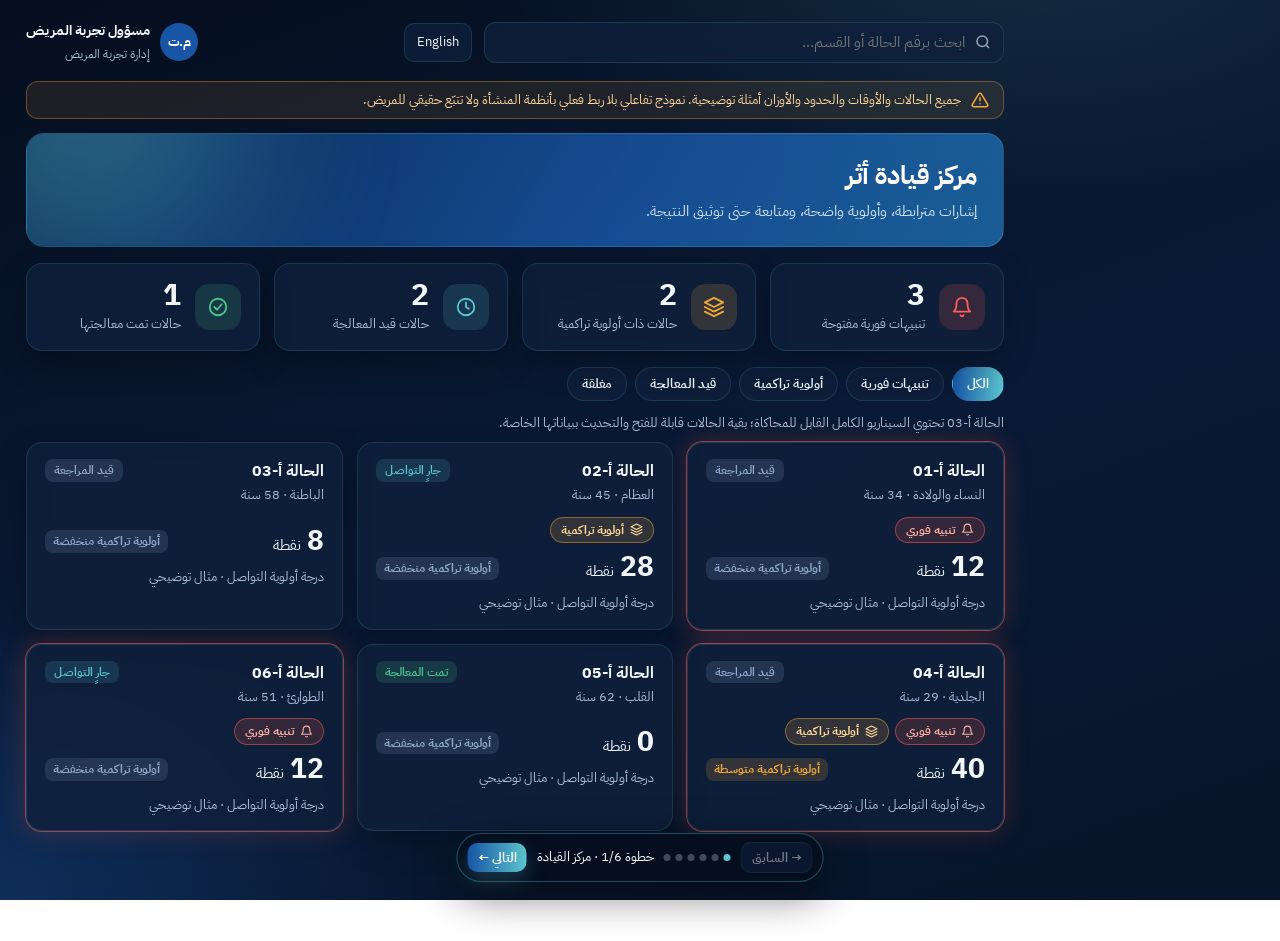
==== commit ec048ac5: "Update print statement from 'Hello' to 'Goodbye'" ====
--- a/index.html
+++ b/index.html
@@ -1,793 +1,704 @@
 <!DOCTYPE html>
-<html lang="ar" dir="rtl">
+<html lang="ar" dir="rtl" data-theme="dark">
 <head>
-<meta charset="utf-8">
+<meta charset="UTF-8">
 <meta name="viewport" content="width=device-width, initial-scale=1">
-<title>أثر · تجربة المريض</title>
+<title>أثر · مركز قيادة أثر</title>
 <link rel="preconnect" href="https://fonts.googleapis.com">
 <link rel="stylesheet" href="https://fonts.googleapis.com/css2?family=IBM+Plex+Sans+Arabic:wght@400;500;600;700&family=Montserrat:ital,wght@1,800&display=swap">
 <style>
-  /* ---------- tokens ---------- */
-  :root{
-    --navy:#0F1E3A; --navy-2:#16294B; --ground:#F3F5F9; --card:#FFFFFF; --card-2:#F7F9FC;
-    --ink:#12213A; --muted:#5B6B82; --faint:#8D9AAE; --line:#E3E8F0; --line-2:#EEF2F7;
-    --blue:#1F5FC7; --blue-soft:#E6EEFB; --teal:#148FA6; --teal-soft:#E1F4F7;
-    --critical:#C62838; --critical-soft:#FBE9EB; --warning:#C97A0E; --warning-soft:#FBF0DC;
-    --good:#1E8E5A; --good-soft:#E3F5EC; --purple:#6A4BCB; --purple-soft:#EEE9FA;
-    --shadow:0 1px 2px rgba(18,33,58,.05), 0 8px 24px rgba(18,33,58,.06);
-    --shadow-lift:0 12px 36px rgba(18,33,58,.14);
-    --r:14px; --side:236px;
-    --font:"IBM Plex Sans Arabic", "Segoe UI", Tahoma, sans-serif;
-    --logo:"Montserrat", "Segoe UI", sans-serif;
-    --sidebar-ink:#FFFFFF; --sidebar-muted:#9FB0CC; --sidebar-active:rgba(255,255,255,.12);
-  }
-  @media (prefers-color-scheme: dark){
-    :root:not([data-theme="light"]){
-      --ground:#0B1526; --card:#13223B; --card-2:#182A47; --ink:#EEF3FA; --muted:#A9B7CB; --faint:#7D8CA3;
-      --line:#233656; --line-2:#1C2E4C; --blue:#6E9CF0; --blue-soft:#1A2E55; --teal:#3FBBD2; --teal-soft:#123A45;
-      --critical:#F0606D; --critical-soft:#4A1F26; --warning:#E8A33A; --warning-soft:#4A3414; --good:#4CC48C; --good-soft:#153F2C;
-      --purple:#A08BF0; --purple-soft:#2B2452; --shadow:0 1px 2px rgba(0,0,0,.3), 0 8px 24px rgba(0,0,0,.35);
-      --shadow-lift:0 12px 36px rgba(0,0,0,.5);
-    }
-  }
-  :root[data-theme="dark"]{
-    --ground:#0B1526; --card:#13223B; --card-2:#182A47; --ink:#EEF3FA; --muted:#A9B7CB; --faint:#7D8CA3;
-    --line:#233656; --line-2:#1C2E4C; --blue:#6E9CF0; --blue-soft:#1A2E55; --teal:#3FBBD2; --teal-soft:#123A45;
-    --critical:#F0606D; --critical-soft:#4A1F26; --warning:#E8A33A; --warning-soft:#4A3414; --good:#4CC48C; --good-soft:#153F2C;
-    --purple:#A08BF0; --purple-soft:#2B2452; --shadow:0 1px 2px rgba(0,0,0,.3), 0 8px 24px rgba(0,0,0,.35);
-    --shadow-lift:0 12px 36px rgba(0,0,0,.5);
-  }
-
-  /* ---------- base ---------- */
-  *{box-sizing:border-box}
-  html,body{margin:0;height:100%}
-  body{background:var(--ground);color:var(--ink);font-family:var(--font);font-size:15px;line-height:1.6;-webkit-font-smoothing:antialiased}
-  button{font:inherit;color:inherit;cursor:pointer}
-  button:focus-visible,[tabindex]:focus-visible,input:focus-visible{outline:3px solid var(--blue);outline-offset:2px}
-  .num{font-variant-numeric:tabular-nums}
-  svg text{font-family:var(--font)}
-  .sr{position:absolute;width:1px;height:1px;overflow:hidden;clip:rect(0 0 0 0)}
-
-  /* ---------- shell ---------- */
-  .app{display:grid;grid-template-columns:var(--side) 1fr;min-height:100vh}
-  .sidebar{background:var(--navy);color:var(--sidebar-ink);padding:22px 18px;display:flex;flex-direction:column;gap:26px;position:sticky;top:0;height:100vh}
-  .lockup{display:flex;flex-direction:column;gap:8px;padding:4px 6px 10px}
-  .lockup .row{display:flex;flex-direction:row-reverse;align-items:center;justify-content:center;gap:10px;direction:ltr}
-  .lockup .en{font-family:var(--logo);font-style:italic;font-weight:800;font-size:26px;color:#33B9DD;letter-spacing:-.01em;line-height:1}
-  .lockup .bar{width:3px;height:30px;background:#33B9DD;border-radius:2px}
-  .lockup .ar{font-weight:700;font-size:38px;line-height:1;color:#fff}
-  .lockup .rule{height:4px;border-radius:2px;background:linear-gradient(90deg,#1F5FC7,#35C4D6)}
-  .lockup .tag{font-size:11px;color:var(--sidebar-muted);text-align:center;letter-spacing:.04em}
-  .nav{display:flex;flex-direction:column;gap:4px;list-style:none;margin:0;padding:0}
-  .nav button{width:100%;display:flex;align-items:center;gap:12px;padding:11px 12px;border:0;border-radius:10px;background:transparent;color:var(--sidebar-muted);font-size:14.5px;font-weight:500;text-align:right}
-  .nav button svg{width:20px;height:20px;flex:0 0 auto}
-  .nav button[aria-current="page"]{background:var(--sidebar-active);color:#fff}
-  .nav button:not([aria-disabled]):hover{color:#fff;background:rgba(255,255,255,.06)}
-  .nav button[aria-disabled]{opacity:.55;cursor:default}
-  .nav .badge{margin-inline-start:auto;background:var(--critical);color:#fff;font-size:11.5px;font-weight:700;padding:1px 8px;border-radius:999px}
-  .sidebar .foot{margin-top:auto;font-size:11.5px;color:var(--sidebar-muted);line-height:1.5;padding:0 6px}
-
-  .main{min-width:0;padding:18px 26px 110px}
-  .topbar{display:flex;align-items:center;gap:16px;margin-bottom:16px}
-  .search{flex:1;max-width:560px;display:flex;align-items:center;gap:10px;background:var(--card);border:1px solid var(--line);border-radius:12px;padding:9px 14px;color:var(--faint);font-size:14px}
-  .search svg{width:18px;height:18px}
-  .icons{margin-inline-start:auto;display:flex;align-items:center;gap:10px}
-  .iconbtn{width:40px;height:40px;border-radius:12px;border:1px solid var(--line);background:var(--card);display:grid;place-items:center;color:var(--muted);position:relative}
-  .iconbtn svg{width:19px;height:19px}
-  .iconbtn .dot{position:absolute;top:8px;inset-inline-end:9px;width:8px;height:8px;border-radius:50%;background:var(--critical);border:2px solid var(--card)}
-  .who{display:flex;align-items:center;gap:10px;padding-inline-start:6px}
-  .who .av{width:38px;height:38px;border-radius:50%;background:var(--blue-soft);color:var(--blue);display:grid;place-items:center;font-weight:700;font-size:14px}
-  .who .t{line-height:1.25;font-size:13px}
-  .who .t b{display:block;font-size:13.5px}
-  .who .t span{color:var(--muted);font-size:12px}
-
-  /* ---------- screens ---------- */
-  section[data-screen]{display:none}
-  section[data-screen][data-active]{display:block}
-  .banner{position:relative;overflow:hidden;border-radius:18px;background:linear-gradient(100deg,#0F1E3A 0%,#1B3160 55%,#254A85 100%);color:#fff;padding:26px 30px;min-height:150px;display:flex;flex-direction:column;justify-content:center;gap:6px;box-shadow:var(--shadow)}
-  .banner h1{margin:0;font-size:24px;font-weight:700;letter-spacing:-.01em}
-  .banner p{margin:0;color:#BFD0EE;font-size:14px}
-  .banner .sky{position:absolute;inset:0;width:100%;height:100%;opacity:.55;pointer-events:none}
-  .grid{display:grid;grid-template-columns:repeat(12,minmax(0,1fr));gap:16px;margin-top:16px}
-  .card{background:var(--card);border-radius:var(--r);box-shadow:var(--shadow);padding:18px 20px;min-width:0}
-  .card h2{margin:0 0 12px;font-size:15px;font-weight:600;color:var(--ink)}
-  .card h2 small{color:var(--faint);font-weight:500;font-size:12.5px;margin-inline-start:8px}
-  .k{color:var(--faint);font-size:12.5px;font-weight:500}
-
-  /* KPI tiles */
-  .kpi{grid-column:span 3;display:flex;align-items:center;gap:16px}
-  .kpi .ico{width:46px;height:46px;border-radius:12px;display:grid;place-items:center;flex:0 0 auto}
-  .kpi .ico svg{width:22px;height:22px}
-  .kpi .v{font-size:28px;font-weight:700;line-height:1.1}
-  .kpi .v small{font-size:14px;font-weight:600;color:var(--muted);margin-inline-start:4px}
-  .kpi .d{font-size:12.5px;margin-top:2px}
-  .up{color:var(--good)} .down{color:var(--critical)}
-  .pill{display:inline-flex;align-items:center;gap:6px;padding:2px 10px;border-radius:999px;font-size:12px;font-weight:600}
-  .pill.critical{background:var(--critical-soft);color:var(--critical)}
-  .pill.warning{background:var(--warning-soft);color:var(--warning)}
-  .pill.good{background:var(--good-soft);color:var(--good)}
-  .pill.blue{background:var(--blue-soft);color:var(--blue)}
-
-  /* patient cards */
-  .patients{grid-column:span 12;display:grid;grid-template-columns:repeat(5,minmax(0,1fr));gap:14px}
-  .pcard{background:var(--card);border-radius:var(--r);box-shadow:var(--shadow);padding:16px;display:flex;align-items:center;gap:12px;border:2px solid transparent;text-align:right;transition:transform .2s,box-shadow .2s;position:relative}
-  .pcard:hover{transform:translateY(-2px);box-shadow:var(--shadow-lift)}
-  .pcard .av{width:48px;height:48px;border-radius:50%;display:grid;place-items:center;font-weight:700;font-size:15px;flex:0 0 auto;background:var(--blue-soft);color:var(--blue)}
-  .pcard .t{flex:1;min-width:0}
-  .pcard .t b{display:block;font-size:14px;white-space:nowrap;overflow:hidden;text-overflow:ellipsis}
-  .pcard .t span{display:block;font-size:12px;color:var(--muted)}
-  .ring{position:relative;width:56px;height:56px;flex:0 0 auto}
-  .ring svg{width:56px;height:56px;transform:rotate(-90deg)}
-  .ring .track{stroke:var(--line);fill:none;stroke-width:6}
-  .ring .arc{fill:none;stroke-width:6;stroke-linecap:round;transition:stroke-dashoffset .8s cubic-bezier(.2,.7,.2,1)}
-  .ring .n{position:absolute;inset:0;display:grid;place-items:center;font-weight:700;font-size:14px}
-  .pcard[data-risk="critical"]{border-color:var(--critical);background:linear-gradient(0deg,var(--critical-soft),var(--card) 70%)}
-  .pcard[data-risk="critical"] .av{background:var(--critical-soft);color:var(--critical)}
-  .pcard[data-focus]{animation:pulse 1.6s ease-in-out infinite}
-  @keyframes pulse{0%,100%{box-shadow:0 0 0 0 rgba(198,40,56,.35),var(--shadow)}50%{box-shadow:0 0 0 12px rgba(198,40,56,0),var(--shadow)}}
-  .pcard .chev{position:absolute;top:12px;inset-inline-start:12px;color:var(--faint)}
-
-  /* charts */
-  .c-line{grid-column:span 7}
-  .c-donut{grid-column:span 5}
-  .c-map{grid-column:span 5}
-  .c-mix{grid-column:span 7}
-  .chart{position:relative}
-  .chart svg{width:100%;height:auto;display:block}
-  .tip{position:absolute;pointer-events:none;background:var(--navy);color:#fff;font-size:12.5px;padding:6px 10px;border-radius:8px;white-space:nowrap;transform:translate(50%,-100%);opacity:0;transition:opacity .12s}
-  .tip b{font-weight:700}
-  .legend{display:flex;flex-wrap:wrap;gap:8px 18px;margin-top:10px;font-size:13px;color:var(--muted)}
-  .legend i{display:inline-block;width:10px;height:10px;border-radius:3px;margin-inline-end:6px;vertical-align:-1px}
-  .legend b{color:var(--ink);font-weight:600;margin-inline-start:4px}
-  .map-wrap{display:grid;grid-template-columns:1fr auto;gap:14px;align-items:center}
-  .map-wrap svg{width:100%;max-width:260px}
-  .stats{display:flex;flex-direction:column;gap:12px;min-width:150px}
-  .stats .s{display:flex;align-items:center;gap:10px;font-size:13px}
-  .stats .s i{width:30px;height:30px;border-radius:9px;display:grid;place-items:center;flex:0 0 auto}
-  .stats .s i svg{width:16px;height:16px}
-  .stats .s .b{flex:1;height:7px;border-radius:4px;background:var(--line-2);overflow:hidden}
-  .stats .s .b span{display:block;height:100%;border-radius:4px}
-  .mini{grid-column:span 3;display:flex;align-items:center;gap:14px}
-  .mini .ring{width:64px;height:64px}
-  .mini .ring svg{width:64px;height:64px}
-  .mini .ico{width:40px;height:40px;border-radius:11px;display:grid;place-items:center;color:var(--ink);background:var(--card-2)}
-  .mini .ico svg{width:20px;height:20px}
-  .mini .t b{display:block;font-size:14px}
-  .mini .t span{font-size:12px;color:var(--muted)}
-
-  /* profile */
-  .phead{grid-column:span 12;display:flex;align-items:center;gap:18px;flex-wrap:wrap}
-  .phead .av{width:72px;height:72px;border-radius:50%;background:var(--critical-soft);color:var(--critical);display:grid;place-items:center;font-size:24px;font-weight:700}
-  .phead .t h2{margin:0 0 4px;font-size:20px}
-  .phead .meta{display:flex;flex-wrap:wrap;gap:8px 18px;color:var(--muted);font-size:13.5px}
-  .phead .meta span b{color:var(--ink);font-weight:600}
-  .phead .right{margin-inline-start:auto;display:flex;gap:10px;align-items:center}
-  .btn{border:0;border-radius:11px;padding:10px 18px;font-weight:600;font-size:14px;display:inline-flex;align-items:center;gap:8px;transition:transform .15s,box-shadow .15s}
-  .btn svg{width:18px;height:18px}
-  .btn.primary{background:var(--blue);color:#fff;box-shadow:0 6px 16px rgba(31,95,199,.3)}
-  .btn.primary:hover{transform:translateY(-1px)}
-  .btn.danger{background:var(--critical);color:#fff;box-shadow:0 6px 16px rgba(198,40,56,.3)}
-  .btn.ghost{background:var(--card-2);color:var(--ink);border:1px solid var(--line)}
-  .gauge-card{grid-column:span 4;display:flex;flex-direction:column;align-items:center;text-align:center;gap:6px}
-  .gauge{width:220px;position:relative}
-  .gauge svg{width:100%;height:auto;display:block}
-  .gauge .val{position:absolute;left:0;right:0;bottom:6px;font-size:44px;font-weight:700;line-height:1}
-  .gauge .arc{fill:none;stroke-width:14;stroke-linecap:round;transition:stroke-dashoffset 1.2s cubic-bezier(.2,.7,.2,1),stroke .6s}
-  .gauge .track{fill:none;stroke:var(--line);stroke-width:14;stroke-linecap:round}
-  .reason{font-size:13px;color:var(--muted);max-width:32ch}
-  .journey{grid-column:span 8}
-  .steps{display:grid;grid-template-columns:repeat(7,minmax(0,1fr));gap:0;margin-top:6px;position:relative}
-  .step{display:flex;flex-direction:column;align-items:center;text-align:center;gap:8px;position:relative;padding:0 4px}
-  .step .dot{width:40px;height:40px;border-radius:50%;display:grid;place-items:center;background:var(--card-2);border:2px solid var(--line);color:var(--muted);position:relative;z-index:1}
-  .step .dot svg{width:18px;height:18px}
-  .step[data-state="done"] .dot{background:var(--blue);border-color:var(--blue);color:#fff}
-  .step[data-state="warn"] .dot{background:var(--warning);border-color:var(--warning);color:#fff}
-  .step[data-state="fail"] .dot{background:var(--critical);border-color:var(--critical);color:#fff}
-  .step[data-state="fixed"] .dot{background:var(--good);border-color:var(--good);color:#fff}
-  .step:not(:last-child)::after{content:"";position:absolute;top:19px;inset-inline-start:calc(50% + 22px);width:calc(100% - 44px);height:2px;background:var(--line)}
-  .step[data-state="done"]::after,.step[data-state="warn"]::after,.step[data-state="fail"]::after,.step[data-state="fixed"]::after{background:var(--blue)}
-  .step[data-state="warn"]::after{background:var(--warning)} .step[data-state="fail"]::after{background:var(--critical)} .step[data-state="fixed"]::after{background:var(--good)}
-  .step b{font-size:13px;line-height:1.3}
-  .step span{font-size:12px;color:var(--muted);line-height:1.3}
-  .step[data-state="warn"] span{color:var(--warning);font-weight:600}
-  .step[data-state="fail"] span{color:var(--critical);font-weight:600}
-  .step[data-state="fixed"] span{color:var(--good);font-weight:600}
-  .signals{grid-column:span 12;display:grid;grid-template-columns:repeat(4,minmax(0,1fr));gap:14px}
-  .sig{background:var(--card);border-radius:var(--r);box-shadow:var(--shadow);padding:16px 18px;display:flex;flex-direction:column;gap:10px}
-  .sig .h{display:flex;align-items:center;gap:10px}
-  .sig .h i{width:38px;height:38px;border-radius:10px;display:grid;place-items:center;flex:0 0 auto}
-  .sig .h i svg{width:19px;height:19px}
-  .sig .h b{font-size:14px}
-  .sig .v{font-size:22px;font-weight:700}
-  .sig .v small{font-size:12.5px;color:var(--muted);font-weight:500;margin-inline-start:6px}
-  .sig .b{height:7px;border-radius:4px;background:var(--line-2);overflow:hidden}
-  .sig .b span{display:block;height:100%;border-radius:4px}
-  .floor{grid-column:span 8}
-  .floor svg{width:100%;height:auto;display:block;background:var(--card-2);border-radius:12px}
-  .note{grid-column:span 4;display:flex;flex-direction:column;gap:14px}
-  .quote{background:var(--card-2);border-inline-start:4px solid var(--critical);border-radius:10px;padding:14px 16px;font-size:15px;line-height:1.8}
-  .quote small{display:block;color:var(--muted);font-size:12.5px;margin-top:4px}
-  .kv{display:flex;flex-direction:column;gap:8px;font-size:13.5px}
-  .kv div{display:flex;justify-content:space-between;gap:10px;border-bottom:1px dashed var(--line);padding-bottom:6px}
-  .kv div span:first-child{color:var(--muted)}
-
-  /* alert */
-  .alert-card{grid-column:span 7;position:relative;overflow:hidden}
-  .alert-card::before{content:"";position:absolute;inset-inline-start:0;top:0;bottom:0;width:6px;background:var(--critical)}
-  .alert-card[data-done]::before{background:var(--good)}
-  .alert-h{display:flex;align-items:center;gap:12px;margin-bottom:10px}
-  .alert-h .ico{width:44px;height:44px;border-radius:12px;background:var(--critical-soft);color:var(--critical);display:grid;place-items:center}
-  .alert-card[data-done] .alert-h .ico{background:var(--good-soft);color:var(--good)}
-  .alert-h .ico svg{width:22px;height:22px}
-  .alert-h h2{margin:0;font-size:17px}
-  .alert-h .time{color:var(--muted);font-size:12.5px}
-  .actions{display:flex;flex-direction:column;gap:8px;margin:12px 0 6px}
-  .act{display:flex;align-items:center;gap:12px;background:var(--card-2);border-radius:11px;padding:10px 12px;font-size:14px}
-  .act .n{width:26px;height:26px;border-radius:50%;background:var(--blue-soft);color:var(--blue);display:grid;place-items:center;font-weight:700;font-size:12.5px;flex:0 0 auto}
-  .act .own{margin-inline-start:auto;color:var(--muted);font-size:12.5px;white-space:nowrap}
-  .act[data-done] .n{background:var(--good);color:#fff}
-  .form{grid-column:span 5}
-  .form label{display:block;font-size:13px;color:var(--muted);margin:10px 0 6px}
-  .form input,.form textarea{width:100%;border:1px solid var(--line);background:var(--card-2);border-radius:10px;padding:10px 12px;font:inherit;color:var(--ink)}
-  .form textarea{min-height:76px;resize:vertical}
-  .radios{display:flex;flex-direction:column;gap:8px}
-  .radios label{display:flex;align-items:center;gap:10px;margin:0;padding:10px 12px;border:1px solid var(--line);border-radius:10px;color:var(--ink);cursor:pointer;background:var(--card-2)}
-  .radios input{width:auto}
-  .radios label:has(input:checked){border-color:var(--blue);background:var(--blue-soft)}
-  .form .row{display:flex;gap:10px;margin-top:14px;align-items:center;flex-wrap:wrap}
-  .result{grid-column:span 12;display:none;align-items:center;gap:20px;flex-wrap:wrap;background:linear-gradient(90deg,var(--good-soft),var(--card));border:1px solid var(--good)}
-  .result[data-show]{display:flex}
-  .result .big{display:flex;align-items:center;gap:16px}
-  .result .big .from{font-size:30px;font-weight:700;color:var(--critical);text-decoration:line-through;opacity:.7}
-  .result .big .to{font-size:44px;font-weight:700;color:var(--good)}
-  .result .big .arrow{font-size:28px;color:var(--muted)}
-  .result .t{flex:1;min-width:220px}
-  .result .t b{font-size:17px}
-  .result .t p{margin:2px 0 0;color:var(--muted);font-size:13.5px}
-  .learn{grid-column:span 12}
-  .patterns{display:grid;grid-template-columns:repeat(2,minmax(0,1fr));gap:14px}
-  .pat{background:var(--card-2);border-radius:12px;padding:14px 16px;display:flex;gap:12px;align-items:flex-start}
-  .pat i{width:38px;height:38px;border-radius:10px;background:var(--purple-soft);color:var(--purple);display:grid;place-items:center;flex:0 0 auto}
-  .pat i svg{width:18px;height:18px}
-  .pat b{display:block;font-size:14px;margin-bottom:2px}
-  .pat span{font-size:12.5px;color:var(--muted)}
-
-  /* presenter bar */
-  .presenter{position:fixed;bottom:18px;left:50%;transform:translateX(-50%);z-index:50;display:flex;align-items:center;gap:8px;background:var(--navy);color:#fff;padding:8px 10px;border-radius:999px;box-shadow:0 14px 40px rgba(0,0,0,.35);font-size:13.5px}
-  .presenter button{border:0;background:rgba(255,255,255,.1);color:#fff;border-radius:999px;padding:7px 14px;font-weight:600;display:inline-flex;align-items:center;gap:6px}
-  .presenter button:hover{background:rgba(255,255,255,.18)}
-  .presenter button svg{width:16px;height:16px}
-  .presenter .steps-dots{display:flex;gap:6px;padding:0 8px}
-  .presenter .steps-dots i{width:8px;height:8px;border-radius:50%;background:rgba(255,255,255,.25)}
-  .presenter .steps-dots i[data-on]{background:#35C4D6}
-  .presenter .lbl{padding:0 6px;color:#BFD0EE;white-space:nowrap}
-  .presenter .lbl b{color:#fff}
-  .presenter .reset{background:transparent;color:#BFD0EE}
-
-  .fade{animation:fade .35s ease both}
-  @keyframes fade{from{opacity:.4;transform:translateY(6px)}to{opacity:1;transform:none}}
-  @media (prefers-reduced-motion: reduce){
-    *,*::before,*::after{animation:none!important;transition:none!important}
-    .walker{display:none}
-  }
-
-  /* responsive */
-  @media (max-width:1180px){
-    .kpi{grid-column:span 6} .c-line,.c-donut,.c-map,.c-mix{grid-column:span 12} .mini{grid-column:span 6}
-    .patients{grid-template-columns:repeat(3,minmax(0,1fr))}
-    .gauge-card,.journey,.floor,.note,.alert-card,.form{grid-column:span 12}
-    .signals{grid-template-columns:repeat(2,minmax(0,1fr))}
-  }
-  @media (max-width:820px){
-    .app{grid-template-columns:1fr}
-    .sidebar{position:static;height:auto;flex-direction:row;flex-wrap:wrap;align-items:center;gap:12px;padding:12px 16px}
-    .sidebar .lockup{flex-direction:row;align-items:center;gap:12px;padding:0}
-    .sidebar .lockup .rule,.sidebar .lockup .tag,.sidebar .foot{display:none}
-    .nav{flex-direction:row;flex-wrap:wrap;gap:2px}
-    .nav button{padding:8px 10px;font-size:13px}
-    .nav button span.txt{display:none}
-    .main{padding:14px 16px 120px}
-    .kpi,.mini{grid-column:span 12}
-    .patients{grid-template-columns:1fr}
-    .steps{grid-template-columns:repeat(4,minmax(0,1fr));row-gap:22px}
-    .step:nth-child(4)::after{display:none}
-    .signals{grid-template-columns:1fr}
-    .patterns{grid-template-columns:1fr}
-    .presenter{width:calc(100% - 24px);justify-content:space-between;flex-wrap:wrap}
-    .presenter .lbl{display:none}
-    .search{display:none}
-  }
+:root{--blue:#1855A4;--teal:#5BC4CE;--navy:#050E1F;--ink:#F2F7FC;--muted:#A9BFD6;--faint:#7F94AE;--line:rgba(91,196,206,.16);--card:rgba(16,32,60,.78);--card2:rgba(22,42,76,.85);
+--red:#FF5D5D;--red-s:rgba(228,87,61,.18);--orange:#F2A93B;--orange-s:rgba(242,169,59,.16);--green:#4CC38A;--green-s:rgba(76,195,138,.16);--slate:#8FA9C8;--slate-s:rgba(143,169,200,.16);
+--font:'IBM Plex Sans Arabic','Sakkal Majalla',Tahoma,sans-serif}
+:root[data-theme="light"]{--navy:#F3F7FB;--ink:#12243D;--muted:#5B6F8A;--faint:#8A9BB2;--line:#E2EAF3;--card:#fff;--card2:#F6F9FC;--slate:#5F7896}
+*{box-sizing:border-box;margin:0;padding:0}
+body{font-family:var(--font);color:var(--ink);min-height:100vh;font-size:15px;line-height:1.55;
+ background:radial-gradient(900px 500px at 80% -10%,rgba(91,196,206,.16),transparent 60%),radial-gradient(700px 500px at 0% 100%,rgba(24,85,164,.35),transparent 60%),linear-gradient(160deg,#050E1F 0%,#0A1A36 55%,#071429 100%);background-attachment:fixed}
+:root[data-theme="light"] body{background:#F3F7FB}
+html[lang="en"] body{font-family:'IBM Plex Sans Arabic','Segoe UI',Tahoma,sans-serif}
+button{font:inherit;cursor:pointer;color:inherit}
+input,select,textarea{font:inherit;color:var(--ink);background:rgba(255,255,255,.06);border:1px solid var(--line);border-radius:10px;padding:8px 10px;width:100%}
+:root[data-theme="light"] input,:root[data-theme="light"] select,:root[data-theme="light"] textarea{background:#fff}
+select option{color:#12243D}
+.app{display:grid;grid-template-columns:250px 1fr;min-height:100vh}
+aside{background:linear-gradient(180deg,#050E1F,#0B1B36 70%,#0A1830);border-inline-end:1px solid rgba(91,196,206,.14);padding:24px 16px;position:sticky;top:0;height:100vh;display:flex;flex-direction:column;gap:6px;color:#F2F7FC}
+.logo{display:flex;align-items:center;justify-content:center;gap:12px;direction:rtl}
+.logo .ar{font-size:38px;font-weight:700;line-height:1}
+.logo .vl{width:4px;height:36px;border-radius:4px;background:linear-gradient(180deg,var(--blue),var(--teal));box-shadow:0 0 12px rgba(91,196,206,.6)}
+.logo .en{font-family:Montserrat,sans-serif;font-style:italic;font-weight:800;font-size:24px;color:var(--teal);letter-spacing:.02em}
+.tagline{text-align:center;font-size:11.5px;color:#A9BFD6;margin:6px 0 22px;font-family:Montserrat,sans-serif;font-style:normal;letter-spacing:.02em}
+nav button{width:100%;display:flex;align-items:center;gap:12px;padding:11px 14px;border-radius:12px;border:0;background:transparent;color:#C9D8E8;font-weight:600;text-align:start}
+nav button:hover{background:rgba(255,255,255,.06)}
+nav button.on{background:rgba(91,196,206,.14);color:#fff;box-shadow:inset 0 0 0 1px rgba(91,196,206,.3)}
+nav svg{width:20px;height:20px;flex:none}
+.side-foot{margin-top:auto;font-size:12px;color:#7F94AE;text-align:center;line-height:1.6}
+main{padding:20px 26px 110px;min-width:0}
+.top{display:flex;align-items:center;gap:12px;margin-bottom:16px}
+.search{flex:1;max-width:520px;position:relative}
+.search input{padding-inline-start:38px;border-radius:12px;background:var(--card)}
+.search svg{position:absolute;inset-inline-start:12px;top:50%;transform:translateY(-50%);width:18px;height:18px;opacity:.6}
+.who{margin-inline-start:auto;display:flex;align-items:center;gap:10px}
+.av{width:38px;height:38px;border-radius:50%;display:grid;place-items:center;background:var(--blue);font-weight:700;font-size:13px;color:#fff}
+.who b{display:block;font-size:14px}.who span{font-size:12px;color:var(--muted)}
+.tbtn{border:1px solid var(--line);background:var(--card);border-radius:10px;padding:8px 12px;font-size:13px}
+.demo-note{display:flex;align-items:center;gap:10px;background:rgba(242,169,59,.10);border:1px solid rgba(242,169,59,.35);color:#FFD89A;border-radius:12px;padding:8px 14px;font-size:13px;margin-bottom:14px}
+:root[data-theme="light"] .demo-note{color:#8F5300}
+.card{background:var(--card);border:1px solid var(--line);border-radius:16px;padding:16px 18px;box-shadow:0 12px 30px rgba(0,0,0,.25);backdrop-filter:blur(10px)}
+:root[data-theme="light"] .card{box-shadow:0 6px 18px rgba(18,36,61,.06)}
+h1{font-size:26px;font-weight:700}h2{font-size:18px;font-weight:700}h3{font-size:15.5px;font-weight:700}
+.muted{color:var(--muted)}.small{font-size:12.5px}
+.hero{position:relative;overflow:hidden;border-radius:18px;padding:22px 26px;margin-bottom:16px;background:linear-gradient(120deg,rgba(11,42,85,.92),rgba(24,85,164,.85) 60%,rgba(31,111,176,.8));border:1px solid rgba(91,196,206,.25);color:#fff}
+.hero::after{content:'';position:absolute;width:340px;height:340px;border-radius:50%;background:var(--teal);filter:blur(80px);opacity:.35;inset-inline-end:-120px;top:-200px}
+.hero p{color:#CFE1EF;margin-top:4px}
+.kpis{display:grid;grid-template-columns:repeat(4,1fr);gap:14px;margin-bottom:16px}
+.kpi{display:flex;gap:14px;align-items:center}
+.kpi .ic{width:46px;height:46px;border-radius:14px;display:grid;place-items:center;flex:none}
+.kpi .ic svg{width:22px;height:22px}
+.kpi .v{font-size:30px;font-weight:700;line-height:1}
+.kpi .l{font-size:13px;color:var(--muted);margin-top:4px}
+.chips{display:flex;gap:8px;flex-wrap:wrap;margin-bottom:12px}
+.chip{border:1px solid var(--line);background:var(--card);border-radius:999px;padding:6px 14px;font-size:13px;font-weight:600}
+.chip.on{background:linear-gradient(90deg,var(--blue),var(--teal));color:#fff;border-color:transparent}
+.grid-cases{display:grid;grid-template-columns:repeat(3,1fr);gap:14px}
+.ccard{cursor:pointer;transition:transform .2s,border-color .2s;display:flex;flex-direction:column;gap:10px}
+.ccard:hover{transform:translateY(-3px);border-color:rgba(91,196,206,.45)}
+.ccard.instant{box-shadow:0 0 0 1px rgba(255,93,93,.55),0 0 26px rgba(228,87,61,.25)}
+.crow{display:flex;justify-content:space-between;align-items:flex-start;gap:10px}
+.badges{display:flex;gap:6px;flex-wrap:wrap}
+.badge{display:inline-flex;align-items:center;gap:6px;border-radius:999px;padding:3px 10px;font-size:12px;font-weight:700}
+.b-inst{background:var(--red-s);color:#FFB3A6;border:1px solid rgba(255,93,93,.5)}
+.b-cum{background:var(--orange-s);color:#FFD89A;border:1px solid rgba(242,169,59,.45)}
+:root[data-theme="light"] .b-inst{color:#B0331F}:root[data-theme="light"] .b-cum{color:#8F5300}
+.st{border-radius:8px;padding:2px 9px;font-size:12px;font-weight:600;background:var(--slate-s);color:var(--slate)}
+.st.done{background:var(--green-s);color:var(--green)}.st.esc{background:var(--red-s);color:var(--red)}.st.work{background:rgba(91,196,206,.15);color:var(--teal)}
+.score{display:flex;align-items:baseline;gap:6px}
+.score b{font-size:28px;line-height:1}
+.lvl{font-size:12px;font-weight:700;border-radius:8px;padding:2px 8px}
+.lv-low{background:var(--slate-s);color:var(--slate)}.lv-med{background:var(--orange-s);color:var(--orange)}.lv-high{background:var(--red-s);color:var(--red)}
+.btn{border:1px solid var(--line);background:var(--card2);border-radius:10px;padding:8px 14px;font-weight:600;font-size:13.5px}
+.btn:hover{border-color:rgba(91,196,206,.5)}
+.btn.p{background:linear-gradient(90deg,var(--blue),var(--teal));border:0;color:#fff;box-shadow:0 8px 20px rgba(91,196,206,.25)}
+.btn:disabled{opacity:.45;cursor:not-allowed}
+.btn.sm{padding:5px 10px;font-size:12.5px}
+.case-grid{display:grid;grid-template-columns:1.25fr 1fr;gap:14px;align-items:start}
+.col{display:flex;flex-direction:column;gap:14px}
+.alertbox{border-radius:14px;padding:12px 16px;background:var(--red-s);border:1px solid rgba(255,93,93,.55);display:flex;gap:12px;align-items:flex-start}
+.alertbox.ended{background:rgba(242,169,59,.10);border-color:rgba(242,169,59,.45)}
+.alertbox svg{width:22px;height:22px;flex:none;color:var(--red);margin-top:2px}
+.sim{display:flex;gap:8px;flex-wrap:wrap;align-items:center}
+.clock{font-family:Montserrat,sans-serif;font-style:normal;font-weight:800;font-size:20px;color:var(--teal);direction:ltr}
+.tl{display:flex;flex-direction:column;gap:8px}
+.ev{display:grid;grid-template-columns:1fr auto;gap:4px 12px;padding:10px 12px;border-radius:12px;background:rgba(255,255,255,.04);border:1px solid var(--line)}
+:root[data-theme="light"] .ev{background:#F8FBFE}
+.ev .meta{grid-column:1/-1;display:flex;flex-wrap:wrap;gap:6px 14px;font-size:12px;color:var(--muted)}
+.ev .meta i{font-style:normal;color:var(--faint)}
+.tag{font-size:11.5px;border-radius:6px;padding:1px 7px;border:1px solid var(--line)}
+.tag.sys{color:#9EC9FF;border-color:rgba(111,167,255,.4)}.tag.loc{color:var(--teal);border-color:rgba(91,196,206,.5)}
+.es{font-size:12px;font-weight:700;border-radius:6px;padding:1px 8px}
+.es.on{background:rgba(91,196,206,.15);color:var(--teal)}.es.off{background:var(--slate-s);color:var(--slate)}.es.chk{background:var(--orange-s);color:var(--orange)}
+.kv{display:grid;grid-template-columns:auto 1fr;gap:6px 14px;font-size:13.5px}
+.kv dt{color:var(--muted)}
+.sec-h{display:flex;justify-content:space-between;align-items:center;gap:10px;margin-bottom:10px;flex-wrap:wrap}
+.note{font-size:12.5px;color:var(--muted);border-inline-start:3px solid var(--teal);padding-inline-start:10px;margin-top:10px}
+.form{display:grid;grid-template-columns:1fr 1fr;gap:12px}
+.form fieldset{border:1px solid var(--line);border-radius:12px;padding:10px 12px}
+.form legend{padding:0 6px;font-weight:700;font-size:13px;color:var(--teal)}
+.form label{display:block;font-size:12.5px;color:var(--muted);margin:6px 0 4px}
+.err{color:var(--red);font-size:13px;margin-top:8px;font-weight:600}
+.ok{color:var(--green);font-size:13px;margin-top:8px;font-weight:600}
+.log{display:flex;flex-direction:column;gap:6px;max-height:340px;overflow:auto}
+.log div{display:grid;grid-template-columns:62px 1fr;gap:10px;font-size:13px;padding:7px 10px;border-radius:10px;background:rgba(255,255,255,.04);border:1px solid var(--line)}
+.log time{font-family:Montserrat,sans-serif;font-style:normal;font-weight:800;color:var(--teal);direction:ltr;font-size:12px}
+table{width:100%;border-collapse:collapse;font-size:13.5px}
+th,td{padding:8px;border-bottom:1px solid var(--line);text-align:start}
+th{color:var(--muted);font-weight:600;font-size:12.5px}
+.bars{display:flex;flex-direction:column;gap:8px}
+.bar{display:grid;grid-template-columns:150px 1fr 40px;gap:10px;align-items:center;font-size:13px}
+.bar .tr{height:12px;border-radius:6px;background:rgba(255,255,255,.06);overflow:hidden}
+.bar .fl{height:100%;border-radius:6px;background:linear-gradient(90deg,var(--blue),var(--teal))}
+.bar b{text-align:end}
+.an-grid{display:grid;grid-template-columns:1fr 1fr;gap:14px}
+.modal-bg{position:fixed;inset:0;background:rgba(3,10,25,.65);backdrop-filter:blur(4px);display:none;align-items:center;justify-content:center;z-index:50;padding:20px}
+.modal-bg.open{display:flex}
+.modal{width:min(640px,100%);max-height:90vh;overflow:auto}
+.modal .acts{display:flex;gap:10px;justify-content:flex-end;margin-top:16px}
+.path svg{width:100%;height:auto;display:block}
+.tour{position:fixed;bottom:18px;left:50%;transform:translateX(-50%);z-index:40;display:flex;align-items:center;gap:10px;background:rgba(5,14,31,.94);border:1px solid rgba(91,196,206,.35);border-radius:999px;padding:8px 10px;box-shadow:0 14px 40px rgba(0,0,0,.5);color:#fff}
+.tour .dots{display:flex;gap:5px}.tour .dots i{width:7px;height:7px;border-radius:50%;background:rgba(255,255,255,.25)}.tour .dots i.on{background:var(--teal)}
+.tour span{font-size:13px;white-space:nowrap}
+.hl{outline:2px solid var(--teal);outline-offset:4px;border-radius:16px;transition:outline-color .3s}
+.empty{padding:20px;text-align:center;color:var(--muted)}
+.why td b{font-family:Montserrat,sans-serif;font-style:normal}
+@media(max-width:1100px){.app{grid-template-columns:1fr}aside{position:static;height:auto}.kpis,.grid-cases{grid-template-columns:1fr 1fr}.case-grid,.an-grid,.form{grid-template-columns:1fr}}
 </style>
 </head>
 <body>
 <div class="app">
-  <!-- ========== sidebar ========== -->
-  <aside class="sidebar" aria-label="القائمة الرئيسية">
-    <div class="lockup" aria-label="أثر">
-      <div class="row"><span class="ar">أثر</span><span class="bar"></span><span class="en">ATHAR</span></div>
-      <div class="rule"></div>
-      <div class="tag">Silent Experience Intelligence Engine</div>
+  <aside>
+    <div class="logo"><span class="ar">أثر</span><span class="vl"></span><span class="en">ATHAR</span></div>
+    <div class="tagline">Silent Experience Intelligence Engine</div>
+    <nav id="nav"></nav>
+    <div class="side-foot" id="sideFoot"></div>
+  </aside>
+  <main>
+    <div class="top">
+      <div class="search"><svg viewBox="0 0 24 24" fill="none" stroke="currentColor" stroke-width="2"><circle cx="11" cy="11" r="7"/><path d="m20 20-3.5-3.5"/></svg><input id="q" type="search"></div>
+      <button class="tbtn" id="langBtn"></button>
+      <div class="who"><div class="av" id="av"></div><div><b id="whoName"></b><span id="whoRole"></span></div></div>
     </div>
-    <ul class="nav">
-      <li><button data-nav="overview" aria-current="page"><svg viewBox="0 0 24 24" fill="none" stroke="currentColor" stroke-width="1.8" stroke-linecap="round" stroke-linejoin="round"><path d="M3 11l9-8 9 8M5 10v10h5v-6h4v6h5V10"/></svg><span class="txt">الرئيسية</span></button></li>
-      <li><button data-nav="profile"><svg viewBox="0 0 24 24" fill="none" stroke="currentColor" stroke-width="1.8" stroke-linecap="round" stroke-linejoin="round"><circle cx="9" cy="8" r="3.5"/><path d="M2.5 20a6.5 6.5 0 0 1 13 0M17 8h5M17 12h5"/></svg><span class="txt">المرضى</span></button></li>
-      <li><button data-nav="alert"><svg viewBox="0 0 24 24" fill="none" stroke="currentColor" stroke-width="1.8" stroke-linecap="round" stroke-linejoin="round"><path d="M6 16V11a6 6 0 0 1 12 0v5l2 2H4zM10 21h4"/></svg><span class="txt">التنبيهات</span><span class="badge" data-alert-count>3</span></button></li>
-      <li><button aria-disabled="true" title="قريباً"><svg viewBox="0 0 24 24" fill="none" stroke="currentColor" stroke-width="1.8" stroke-linecap="round"><path d="M4 20V10M10 20V4M16 20v-7M22 20H2"/></svg><span class="txt">التحليلات</span></button></li>
-      <li><button aria-disabled="true" title="قريباً"><svg viewBox="0 0 24 24" fill="none" stroke="currentColor" stroke-width="1.8" stroke-linecap="round" stroke-linejoin="round"><path d="M3 18v-7h18v7M3 11V7a2 2 0 0 1 2-2h5v6M6 18v2M18 18v2"/></svg><span class="txt">الأسرّة</span></button></li>
-      <li><button aria-disabled="true" title="قريباً"><svg viewBox="0 0 24 24" fill="none" stroke="currentColor" stroke-width="1.8" stroke-linecap="round"><rect x="3" y="5" width="18" height="16" rx="2"/><path d="M3 10h18M8 3v4M16 3v4"/></svg><span class="txt">المواعيد</span></button></li>
-      <li><button aria-disabled="true" title="قريباً"><svg viewBox="0 0 24 24" fill="none" stroke="currentColor" stroke-width="1.8" stroke-linecap="round" stroke-linejoin="round"><path d="M10.5 20.5a4.95 4.95 0 0 1-7-7l6-6a4.95 4.95 0 0 1 7 7zM7 10l7 7"/></svg><span class="txt">الصيدلية</span></button></li>
-      <li><button aria-disabled="true" title="قريباً"><svg viewBox="0 0 24 24" fill="none" stroke="currentColor" stroke-width="1.8" stroke-linecap="round" stroke-linejoin="round"><circle cx="12" cy="12" r="3"/><path d="M19.4 15a1.7 1.7 0 0 0 .3 1.8l.1.1a2 2 0 1 1-2.8 2.8l-.1-.1a1.7 1.7 0 0 0-1.8-.3 1.7 1.7 0 0 0-1 1.5V21a2 2 0 1 1-4 0v-.1a1.7 1.7 0 0 0-1-1.5 1.7 1.7 0 0 0-1.8.3l-.1.1a2 2 0 1 1-2.8-2.8l.1-.1a1.7 1.7 0 0 0 .3-1.8 1.7 1.7 0 0 0-1.5-1H3a2 2 0 1 1 0-4h.1a1.7 1.7 0 0 0 1.5-1 1.7 1.7 0 0 0-.3-1.8l-.1-.1a2 2 0 1 1 2.8-2.8l.1.1a1.7 1.7 0 0 0 1.8.3H9a1.7 1.7 0 0 0 1-1.5V3a2 2 0 1 1 4 0v.1a1.7 1.7 0 0 0 1 1.5 1.7 1.7 0 0 0 1.8-.3l.1-.1a2 2 0 1 1 2.8 2.8l-.1.1a1.7 1.7 0 0 0-.3 1.8V9a1.7 1.7 0 0 0 1.5 1H21a2 2 0 1 1 0 4h-.1a1.7 1.7 0 0 0-1.5 1z"/></svg><span class="txt">الإعدادات</span></button></li>
-    </ul>
-    <div class="foot">نموذج تجريبي · بيانات وهمية<br>هيلثون 2026</div>
-  </aside>
-
-  <!-- ========== main ========== -->
-  <main class="main">
-    <div class="topbar">
-      <div class="search" role="search"><svg viewBox="0 0 24 24" fill="none" stroke="currentColor" stroke-width="2" stroke-linecap="round"><circle cx="11" cy="11" r="7"/><path d="m20 20-3.5-3.5"/></svg><span>ابحث عن مريض أو رقم ملف…</span></div>
-      <div class="icons">
-        <button class="iconbtn" aria-label="التنبيهات"><svg viewBox="0 0 24 24" fill="none" stroke="currentColor" stroke-width="1.8" stroke-linecap="round" stroke-linejoin="round"><path d="M6 16V11a6 6 0 0 1 12 0v5l2 2H4zM10 21h4"/></svg><span class="dot"></span></button>
-        <button class="iconbtn" aria-label="الإعدادات"><svg viewBox="0 0 24 24" fill="none" stroke="currentColor" stroke-width="1.8" stroke-linecap="round"><circle cx="12" cy="12" r="3"/><path d="M12 2v3M12 19v3M2 12h3M19 12h3M4.9 4.9l2.1 2.1M17 17l2.1 2.1M4.9 19.1 7 17M17 7l2.1-2.1"/></svg></button>
-        <div class="who"><div class="av">ن.ي</div><div class="t"><b>نهى اليحيى</b><span>إدارة تجربة المريض</span></div></div>
-      </div>
-    </div>
-
-    <!-- ===== screen 1: overview ===== -->
-    <section data-screen="overview" data-active>
-      <div class="banner">
-        <svg class="sky" viewBox="0 0 1200 150" preserveAspectRatio="xMaxYMax slice" aria-hidden="true">
-          <g fill="#0A1730" opacity=".9">
-            <rect x="40" y="96" width="30" height="54"/><rect x="80" y="80" width="22" height="70"/><rect x="112" y="104" width="40" height="46"/>
-            <rect x="170" y="70" width="26" height="80"/><rect x="206" y="90" width="34" height="60"/><rect x="250" y="108" width="20" height="42"/>
-            <rect x="300" y="84" width="28" height="66"/><rect x="340" y="98" width="46" height="52"/><rect x="400" y="60" width="24" height="90"/>
-            <path d="M470 150V62l16-30 16 30v88z"/><rect x="520" y="94" width="30" height="56"/><rect x="560" y="76" width="22" height="74"/>
-            <path d="M640 150V40l22-34 22 34v50h-14v60z"/><rect x="700" y="90" width="36" height="60"/><rect x="750" y="72" width="26" height="78"/>
-            <rect x="790" y="104" width="44" height="46"/><rect x="850" y="66" width="24" height="84"/><rect x="890" y="94" width="30" height="56"/>
-            <rect x="940" y="82" width="40" height="68"/><rect x="1000" y="100" width="26" height="50"/><rect x="1040" y="70" width="22" height="80"/>
-            <rect x="1080" y="96" width="48" height="54"/><rect x="1140" y="86" width="30" height="64"/>
-          </g>
-          <g fill="#F5D67A" opacity=".7"><circle cx="486" cy="80" r="1.6"/><circle cx="662" cy="70" r="1.6"/><circle cx="665" cy="90" r="1.6"/><circle cx="862" cy="90" r="1.6"/><circle cx="412" cy="84" r="1.6"/><circle cx="1050" cy="92" r="1.6"/><circle cx="182" cy="90" r="1.6"/></g>
-        </svg>
-        <h1>لوحة تجربة المريض</h1>
-        <p>مستشفى النخيل التخصصي · الرياض · <span data-today></span></p>
-      </div>
-
-      <div class="grid">
-        <div class="card kpi"><div class="ico" style="background:var(--good-soft);color:var(--good)"><svg viewBox="0 0 24 24" fill="none" stroke="currentColor" stroke-width="1.8" stroke-linecap="round" stroke-linejoin="round"><circle cx="12" cy="12" r="9"/><path d="M8.5 14a4 4 0 0 0 7 0M9 10h.01M15 10h.01"/></svg></div><div><div class="k">رضا المرضى</div><div class="v num">94<small>%</small></div><div class="d up">▲ 2.1 عن الربع الماضي</div></div></div>
-        <div class="card kpi"><div class="ico" style="background:var(--blue-soft);color:var(--blue)"><svg viewBox="0 0 24 24" fill="none" stroke="currentColor" stroke-width="1.8" stroke-linecap="round" stroke-linejoin="round"><circle cx="9" cy="8" r="3.5"/><path d="M2.5 20a6.5 6.5 0 0 1 13 0M16 4a3.5 3.5 0 0 1 0 7M21.5 20a6.5 6.5 0 0 0-4-6"/></svg></div><div><div class="k">مرضى اليوم</div><div class="v num">312</div><div class="d" style="color:var(--muted)">حتى الساعة <span class="num">11:30</span></div></div></div>
-        <div class="card kpi"><div class="ico" style="background:var(--warning-soft);color:var(--warning)"><svg viewBox="0 0 24 24" fill="none" stroke="currentColor" stroke-width="1.8" stroke-linecap="round" stroke-linejoin="round"><circle cx="12" cy="12" r="9"/><path d="M12 7v5l3 2"/></svg></div><div><div class="k">متوسط الانتظار</div><div class="v num">27<small>دقيقة</small></div><div class="d down">▲ 4 د عن الأسبوع الماضي</div></div></div>
-        <div class="card kpi"><div class="ico" style="background:var(--critical-soft);color:var(--critical)"><svg viewBox="0 0 24 24" fill="none" stroke="currentColor" stroke-width="1.8" stroke-linecap="round" stroke-linejoin="round"><path d="M12 3l10 18H2zM12 10v5M12 18h.01"/></svg></div><div><div class="k">تنبيهات التجربة الصامتة</div><div class="v num" data-alert-kpi>3</div><div class="d"><span class="pill critical">تحتاج تدخلاً اليوم</span></div></div></div>
-
-        <div class="patients" data-patients></div>
-
-        <div class="card c-line">
-          <h2>رضا المرضى الشهري <small>آخر 12 شهراً · %</small></h2>
-          <div class="chart" data-chart="line"></div>
-        </div>
-        <div class="card c-donut">
-          <h2>الإشارات الصامتة هذا الشهر <small>حسب النوع</small></h2>
-          <div class="chart" data-chart="donut"></div>
-        </div>
-
-        <div class="card c-map">
-          <h2>الموقع والتغطية</h2>
-          <div class="map-wrap">
-            <svg viewBox="0 0 100 100" aria-label="خريطة المملكة العربية السعودية" role="img">
-              <path d="M1.9 17.3 9.4 .6 22.2 .6 27.8 1.9 35.4 6.8 48.1 18.5 56.6 19.1 62.3 22.8 65.6 25.3 69.8 30.9 73.6 35.8 74.1 40.7 76.9 45.7 80.7 47.5 82.5 53.7 99.5 59.3 96.7 75.3 82.5 81.5 68.9 84 64.6 86.4 60.8 93.2 50.5 91.4 44.3 92 40.6 96.3 38.7 97.5 37.7 91.4 31.6 81.5 26.4 72.8 22.2 66 18.9 53.7 14.2 47.5 9.4 38.3 3.8 29 .5 24.1Z" fill="var(--line-2)" stroke="var(--line)" stroke-width=".8" stroke-linejoin="round"/>
-              <circle cx="57.5" cy="46.3" r="8" fill="var(--blue)" opacity=".15"/>
-              <circle cx="57.5" cy="46.3" r="2.6" fill="var(--blue)"/>
-              <circle cx="22.2" cy="66" r="1.6" fill="var(--teal)"/><circle cx="74.1" cy="40.7" r="1.6" fill="var(--teal)"/>
-            </svg>
-            <div class="stats">
-              <div class="s"><i style="background:var(--blue-soft);color:var(--blue)"><svg viewBox="0 0 24 24" fill="none" stroke="currentColor" stroke-width="2" stroke-linecap="round" stroke-linejoin="round"><path d="M12 22s7-6.5 7-12a7 7 0 0 0-14 0c0 5.5 7 12 7 12z"/><circle cx="12" cy="10" r="2.5"/></svg></i><div style="flex:1"><div>الرياض · المقر الرئيسي</div><div class="b"><span style="width:100%;background:var(--blue)"></span></div></div></div>
-              <div class="s"><i style="background:var(--good-soft);color:var(--good)"><svg viewBox="0 0 24 24" fill="none" stroke="currentColor" stroke-width="2" stroke-linecap="round" stroke-linejoin="round"><path d="M5 12.5l4.5 4.5L19 7"/></svg></i><div style="flex:1"><div>رحلات مقروءة اليوم <b class="num">1,984</b></div><div class="b"><span style="width:78%;background:var(--good)"></span></div></div></div>
-              <div class="s"><i style="background:var(--teal-soft);color:var(--teal)"><svg viewBox="0 0 24 24" fill="none" stroke="currentColor" stroke-width="2" stroke-linecap="round" stroke-linejoin="round"><path d="M4 20V10M10 20V4M16 20v-7"/></svg></i><div style="flex:1"><div>نقاط خدمة متصلة <b class="num">42</b></div><div class="b"><span style="width:88%;background:var(--teal)"></span></div></div></div>
-            </div>
-          </div>
-        </div>
-        <div class="card c-mix">
-          <h2>أين تتعثر الرحلة <small>حصة كل نقطة من الإشارات · آخر 30 يوماً</small></h2>
-          <div class="chart" data-chart="bars"></div>
-        </div>
-
-        <div class="card mini"><div class="ico"><svg viewBox="0 0 24 24" fill="none" stroke="currentColor" stroke-width="1.8" stroke-linecap="round" stroke-linejoin="round"><path d="M3 18v-7h18v7M3 11V7a2 2 0 0 1 2-2h5v6"/></svg></div><div class="t"><b>إشغال الأسرّة</b><span>من 420 سريراً</span></div><div class="ring" style="margin-inline-start:auto" data-ring="82" data-color="var(--blue)"></div></div>
-        <div class="card mini"><div class="ico"><svg viewBox="0 0 24 24" fill="none" stroke="currentColor" stroke-width="1.8" stroke-linecap="round" stroke-linejoin="round"><circle cx="9" cy="8" r="3.5"/><path d="M2.5 20a6.5 6.5 0 0 1 13 0M16 4a3.5 3.5 0 0 1 0 7M21.5 20a6.5 6.5 0 0 0-4-6"/></svg></div><div class="t"><b>زيارات العيادات</b><span>مقارنة بالمتوقع</span></div><div class="ring" style="margin-inline-start:auto" data-ring="96" data-color="var(--teal)"></div></div>
-        <div class="card mini"><div class="ico"><svg viewBox="0 0 24 24" fill="none" stroke="currentColor" stroke-width="1.8" stroke-linecap="round" stroke-linejoin="round"><circle cx="12" cy="12" r="9"/><path d="M12 7v5l3 2"/></svg></div><div class="t"><b>الالتزام بالمواعيد</b><span>خلال 15 دقيقة</span></div><div class="ring" style="margin-inline-start:auto" data-ring="91" data-color="var(--good)"></div></div>
-        <div class="card mini"><div class="ico"><svg viewBox="0 0 24 24" fill="none" stroke="currentColor" stroke-width="1.8" stroke-linecap="round" stroke-linejoin="round"><path d="M4 5h16v11H8l-4 4z"/><path d="M8 9h8M8 12h5"/></svg></div><div class="t"><b>الاستجابة للاستبيان</b><span>من المرضى المغادرين</span></div><div class="ring" style="margin-inline-start:auto" data-ring="38" data-color="var(--warning)"></div></div>
-      </div>
-    </section>
-
-    <!-- ===== screen 2: profile ===== -->
-    <section data-screen="profile">
-      <div class="grid" style="margin-top:0">
-        <div class="card phead">
-          <div class="av">س.م</div>
-          <div class="t">
-            <h2>سعد بن ناصر المطيري</h2>
-            <div class="meta"><span>العمر <b class="num">58</b></span><span>رقم الملف <b class="num">A-20481</b></span><span>الزيارة <b><span data-today></span> · <span class="num">09:12</span></b></span><span>العيادة <b>الباطنة</b></span><span>التأمين <b>شركة الدرع الطبي</b></span></div>
-          </div>
-          <div class="right">
-            <span class="pill critical" data-status-pill><svg viewBox="0 0 24 24" width="14" height="14" fill="none" stroke="currentColor" stroke-width="2.2" stroke-linecap="round"><path d="M12 3l10 18H2zM12 10v5M12 18h.01"/></svg> خطر صامت · أولوية عالية</span>
-            <button class="btn danger" data-go="alert"><svg viewBox="0 0 24 24" fill="none" stroke="currentColor" stroke-width="2" stroke-linecap="round" stroke-linejoin="round"><path d="M6 16V11a6 6 0 0 1 12 0v5l2 2H4zM10 21h4"/></svg> عرض التنبيه</button>
-          </div>
-        </div>
-
-        <div class="card gauge-card">
-          <h2 style="align-self:flex-start">خطر التجربة الصامتة <small>Silent Experience Risk</small></h2>
-          <div class="gauge" data-gauge>
-            <svg viewBox="0 0 220 130" aria-hidden="true">
-              <path class="track" d="M20 120 A90 90 0 0 1 200 120"/>
-              <path class="arc" d="M20 120 A90 90 0 0 1 200 120" pathLength="100" stroke-dasharray="100" stroke-dashoffset="100"/>
-            </svg>
-            <div class="val num" data-gauge-val>0</div>
-          </div>
-          <span class="pill critical" data-gauge-pill>أولوية عالية</span>
-          <div class="reason" data-gauge-reason>أربع إشارات تعثّر في زيارة واحدة، بلا شكوى وبلا رد على الاستبيان.</div>
-        </div>
-
-        <div class="card journey">
-          <h2>رحلة الزيارة كما حدثت <small>مقروءة من نقاط الخدمة · <span class="num" data-today></span></small></h2>
-          <div class="steps" data-steps></div>
-        </div>
-
-        <div class="signals" data-signals></div>
-
-        <div class="card floor">
-          <h2>المسار داخل المستشفى <small>تتبّع داخلي · من الدخول إلى الخروج</small></h2>
-          <svg viewBox="0 0 1000 520" aria-label="خريطة مسار المريض داخل المستشفى" role="img">
-            <defs>
-              <path id="route" d="M110 440 L300 350 L560 170 L820 250 L300 350 L560 440 L740 470 L900 400"/>
-              <marker id="arr" viewBox="0 0 10 10" refX="8" refY="5" markerWidth="8" markerHeight="8" orient="auto"><path d="M0 0L10 5 0 10z" fill="var(--blue)"/></marker>
-            </defs>
-            <g fill="none" stroke="var(--line)" stroke-width="1.5">
-              <rect x="20" y="20" width="960" height="480" rx="14"/>
-              <rect x="200" y="290" width="200" height="140" rx="8"/><rect x="460" y="90" width="220" height="160" rx="8"/><rect x="740" y="180" width="180" height="140" rx="8"/>
-              <rect x="470" y="380" width="200" height="110" rx="8"/><rect x="40" y="380" width="150" height="100" rx="8"/><rect x="840" y="360" width="120" height="90" rx="8"/>
-            </g>
-            <g fill="var(--muted)" font-size="16" font-weight="600" text-anchor="middle">
-              <text x="300" y="320">التسجيل</text><text x="570" y="122">العيادات</text><text x="830" y="212">التأمين</text><text x="570" y="412">الصيدلية</text><text x="115" y="412">المدخل</text><text x="900" y="392">الخروج</text>
-            </g>
-            <path d="M110 440 L300 350 L560 170 L820 250" fill="none" stroke="var(--blue)" stroke-width="4" stroke-dasharray="4 10" stroke-linecap="round" stroke-linejoin="round"/>
-            <path d="M820 250 L300 350" fill="none" stroke="var(--warning)" stroke-width="4" stroke-dasharray="4 10" stroke-linecap="round" marker-end="url(#arr)"/>
-            <path d="M300 350 L560 440 L740 470 L900 400" fill="none" stroke="var(--blue)" stroke-width="4" stroke-dasharray="4 10" stroke-linecap="round" stroke-linejoin="round"/>
-            <g>
-              <circle cx="110" cy="440" r="9" fill="var(--blue)"/><circle cx="300" cy="350" r="9" fill="var(--blue)"/><circle cx="560" cy="170" r="9" fill="var(--blue)"/><circle cx="820" cy="250" r="9" fill="var(--warning)"/>
-              <circle cx="900" cy="400" r="9" fill="var(--blue)"/>
-              <circle cx="570" cy="440" r="26" fill="none" stroke="var(--critical)" stroke-width="3" stroke-dasharray="6 6"/>
-              <path d="M560 430l20 20M580 430l-20 20" stroke="var(--critical)" stroke-width="4" stroke-linecap="round"/>
-            </g>
-            <g fill="var(--warning)" font-size="14" font-weight="700" text-anchor="middle"><text x="560" y="286">عاد إلى التسجيل</text></g>
-            <g fill="var(--critical)" font-size="14" font-weight="700" text-anchor="middle"><text x="570" y="486">تجاوز الصيدلية</text></g>
-            <circle class="walker" r="11" fill="#fff" stroke="var(--blue)" stroke-width="4">
-              <animateMotion dur="9s" repeatCount="indefinite" rotate="0"><mpath href="#route"/></animateMotion>
-            </circle>
-          </svg>
-        </div>
-
-        <div class="card note">
-          <h2>ما لم يقله المريض</h2>
-          <div class="quote">لم تُسجَّل شكوى.<br>لم يُجب على الاستبيان.<br>وغادر ووصفته لم تُصرف.<small>مصدر الإشارات: نقاط الخدمة، نظام الطوابير، الصيدلية، ومنصة الاستبيانات.</small></div>
-          <div class="kv">
-            <div><span>مدة الزيارة</span><b class="num">2 س 08 د</b></div>
-            <div><span>عدد نقاط الخدمة</span><b class="num">6</b></div>
-            <div><span>زيارات سابقة</span><b class="num">4</b> <span style="color:var(--muted)">· آخرها قبل 3 أشهر</span></div>
-            <div><span>استبيان</span><b style="color:var(--critical)">لم يُرد</b></div>
-          </div>
-          <button class="btn danger" data-go="alert" style="align-self:flex-start"><svg viewBox="0 0 24 24" fill="none" stroke="currentColor" stroke-width="2" stroke-linecap="round" stroke-linejoin="round"><path d="M6 16V11a6 6 0 0 1 12 0v5l2 2H4zM10 21h4"/></svg> عرض التنبيه والتدخل</button>
-        </div>
-      </div>
-    </section>
-
-    <!-- ===== screen 3: alert & intervention ===== -->
-    <section data-screen="alert">
-      <div class="grid" style="margin-top:0">
-        <div class="card alert-card" data-alert>
-          <div class="alert-h">
-            <div class="ico"><svg viewBox="0 0 24 24" fill="none" stroke="currentColor" stroke-width="2" stroke-linecap="round" stroke-linejoin="round" data-alert-icon><path d="M12 3l10 18H2zM12 10v5M12 18h.01"/></svg></div>
-            <div><h2 data-alert-title>تنبيه مبكر — خطر تجربة صامتة <span class="num">70</span></h2><div class="time">سعد بن ناصر المطيري · رُصد الساعة <span class="num">11:24</span> · قبل مغادرة المريض بأربع دقائق</div></div>
-          </div>
-          <p style="margin:0;color:var(--muted);font-size:14px">أثر جمع أربع إشارات تعثّر في زيارة واحدة وحوّلها إلى تنبيه قبل أن تتحول إلى فقدان ثقة. الإجراءات المقترحة:</p>
-          <div class="actions" data-actions>
-            <div class="act"><span class="n">1</span><span>اتصال من تجربة المريض خلال 24 ساعة</span><span class="own">فريق تجربة المريض</span></div>
-            <div class="act"><span class="n">2</span><span>صرف الوصفة وتوصيلها إلى المنزل</span><span class="own">الصيدلية</span></div>
-            <div class="act"><span class="n">3</span><span>متابعة موافقة التأمين وإبلاغ المريض</span><span class="own">شؤون التأمين</span></div>
-          </div>
-          <div class="kv" style="margin-top:8px">
-            <div><span>احتمال عدم العودة بلا تدخل</span><b class="num" style="color:var(--critical)">3.2×</b></div>
-            <div><span>احتمال تقييم سلبي علني</span><b class="num">41%</b></div>
-          </div>
-        </div>
-
-        <div class="card form">
-          <h2>تنفيذ التدخل <small>يُسجَّل في ملف المريض</small></h2>
-          <form data-form>
-            <label for="agent">اسم المتصل</label>
-            <input id="agent" value="أمل الحربي" autocomplete="off">
-            <label>نتيجة الاتصال</label>
-            <div class="radios">
-              <label><input type="radio" name="outcome" value="ok" checked> تم التواصل، واعتُذر للمريض، وتُصرف الوصفة وتُوصَّل اليوم</label>
-              <label><input type="radio" name="outcome" value="later"> تم التواصل، وحُدد موعد متابعة</label>
-              <label><input type="radio" name="outcome" value="none"> لم يُرد على الاتصال</label>
-            </div>
-            <label for="note">ملاحظة</label>
-            <textarea id="note">المريض شكر الاتصال، وأكد أنه لم يكن سيعود. طلب توصيل الدواء بعد العصر.</textarea>
-            <div class="row">
-              <button type="submit" class="btn primary"><svg viewBox="0 0 24 24" fill="none" stroke="currentColor" stroke-width="2.2" stroke-linecap="round" stroke-linejoin="round"><path d="M5 12.5l4.5 4.5L19 7"/></svg> تنفيذ التدخل</button>
-              <span class="k" data-form-hint>ستُحدَّث درجة الخطر فور التسجيل</span>
-            </div>
-          </form>
-        </div>
-
-        <div class="card result" data-result>
-          <div class="big"><span class="from num">70</span><span class="arrow">←</span><span class="to num" data-result-val>22</span></div>
-          <div class="t"><b>تمت استعادة الثقة</b><p>انخفض خطر التجربة الصامتة إلى منخفض بعد التدخل. تُتابع الرحلة تلقائياً 30 يوماً، ويُحدَّث النموذج بنتيجة الحالة.</p></div>
-          <span class="pill good"><svg viewBox="0 0 24 24" width="14" height="14" fill="none" stroke="currentColor" stroke-width="2.4" stroke-linecap="round" stroke-linejoin="round"><path d="M5 12.5l4.5 4.5L19 7"/></svg> استعادة استباقية</span>
-        </div>
-
-        <div class="card learn">
-          <h2>تعلّم مستمر <small>ما يتعلمه أثر من كل حالة</small></h2>
-          <div class="patterns">
-            <div class="pat"><i><svg viewBox="0 0 24 24" fill="none" stroke="currentColor" stroke-width="2" stroke-linecap="round" stroke-linejoin="round"><path d="M4 20V10M10 20V4M16 20v-7M22 20H2"/></svg></i><div><b>انتظار > 40 دقيقة + تأمين معلّق = <span class="num">3.2×</span> احتمال عدم العودة</b><span>نمط مؤكد من <span class="num">1,240</span> رحلة · ثقة <span class="num">92%</span> · يرفع أولوية التنبيه تلقائياً</span></div></div>
-            <div class="pat"><i><svg viewBox="0 0 24 24" fill="none" stroke="currentColor" stroke-width="2" stroke-linecap="round" stroke-linejoin="round"><path d="M10.5 20.5a4.95 4.95 0 0 1-7-7l6-6a4.95 4.95 0 0 1 7 7zM7 10l7 7"/></svg></i><div><b>الوصفة غير المصروفة تُتوقع قبل الخروج بـ<span class="num">12</span> دقيقة</b><span>من حركة المريض بعد العيادة · يتيح التدخل قبل المغادرة لا بعدها</span></div></div>
-            <div class="pat"><i><svg viewBox="0 0 24 24" fill="none" stroke="currentColor" stroke-width="2" stroke-linecap="round" stroke-linejoin="round"><circle cx="12" cy="12" r="9"/><path d="M12 7v5l3 2"/></svg></i><div><b>الرد على الاستبيان يهبط إلى <span class="num">9%</span> بعد زيارة فيها ثلاث إشارات فأكثر</b><span>الصمت نفسه إشارة · لذلك لا ينتظر أثر الشكوى</span></div></div>
-            <div class="pat" data-learned style="opacity:.45"><i><svg viewBox="0 0 24 24" fill="none" stroke="currentColor" stroke-width="2" stroke-linecap="round" stroke-linejoin="round"><path d="M12 3l2.5 5.5L20 9l-4 4 1 5.5-5-2.7-5 2.7 1-5.5-4-4 5.5-.5z"/></svg></i><div><b data-learned-title>بانتظار نتيجة هذه الحالة</b><span data-learned-sub>تُضاف نتيجة التدخل إلى النموذج فور تسجيلها</span></div></div>
-          </div>
-        </div>
-      </div>
-    </section>
+    <div class="demo-note" id="demoNote"></div>
+    <div id="view"></div>
   </main>
 </div>
-
-<!-- ========== presenter bar ========== -->
-<div class="presenter" role="toolbar" aria-label="خطوات العرض">
-  <button data-prev><svg viewBox="0 0 24 24" fill="none" stroke="currentColor" stroke-width="2.4" stroke-linecap="round" stroke-linejoin="round"><path d="m9 6 6 6-6 6"/></svg> السابق</button>
-  <div class="steps-dots" data-dots><i data-on></i><i></i><i></i><i></i><i></i></div>
-  <span class="lbl">خطوة <b class="num" data-step-n>1</b>/5 · <span data-step-name>النتائج المعلنة</span></span>
-  <button data-next>التالي <svg viewBox="0 0 24 24" fill="none" stroke="currentColor" stroke-width="2.4" stroke-linecap="round" stroke-linejoin="round"><path d="m15 6-6 6 6 6"/></svg></button>
-  <button class="reset" data-reset title="R">إعادة</button>
-</div>
+<div class="tour" id="tour"></div>
+<div class="modal-bg" id="mbg"><div class="card modal" id="modal"></div></div>
 
 <script>
-(() => {
-  'use strict';
-  const $ = (s, r = document) => r.querySelector(s);
-  const $$ = (s, r = document) => [...r.querySelectorAll(s)];
-  const reduced = matchMedia('(prefers-reduced-motion: reduce)').matches;
-
-  /* ---------- data (fictional) ---------- */
-  const DATA = {
-    patients: [
-      {id: 'p1', name: 'نورة العتيبي', dept: 'النساء والولادة', age: 34, risk: 12},
-      {id: 'p2', name: 'خالد الشمري', dept: 'العظام', age: 45, risk: 28},
-      {id: 'p3', name: 'سعد بن ناصر المطيري', dept: 'الباطنة', age: 58, risk: 70, hero: true},
-      {id: 'p4', name: 'ريم القحطاني', dept: 'الجلدية', age: 29, risk: 41},
-      {id: 'p5', name: 'عبدالله الدوسري', dept: 'القلب', age: 62, risk: 18},
-    ],
-    satisfaction: [91.2, 92.0, 91.6, 92.8, 93.1, 92.6, 93.4, 93.9, 93.2, 93.8, 94.3, 94.0],
-    months: ['أكتوبر', 'نوفمبر', 'ديسمبر', 'يناير', 'فبراير', 'مارس', 'أبريل', 'مايو', 'يونيو', 'يوليو', 'أغسطس', 'سبتمبر'],
-    signals: [
-      {k: 'انتظار طويل', v: 46, c: 'var(--blue)'},
-      {k: 'تنقّل متكرر', v: 31, c: 'var(--teal)'},
-      {k: 'تأخر التأمين', v: 27, c: 'var(--warning)'},
-      {k: 'وصفة لم تُصرف', v: 24, c: 'var(--purple)'},
-    ],
-    touchpoints: [
-      {k: 'التسجيل', v: 14}, {k: 'الانتظار', v: 36}, {k: 'العيادة', v: 8}, {k: 'التأمين', v: 21}, {k: 'الصيدلية', v: 19}, {k: 'الاستبيان', v: 2},
-    ],
-    journey: [
-      {t: 'تسجيل', s: '09:12', st: 'done', i: 'card'},
-      {t: 'انتظار', s: '45 دقيقة', st: 'warn', i: 'clock'},
-      {t: 'العيادة', s: '10:02', st: 'done', i: 'cross'},
-      {t: 'التأمين', s: 'معلّق · 38 د', st: 'warn', i: 'shield'},
-      {t: 'الصيدلية', s: 'لم تُصرف', st: 'fail', i: 'pill'},
-      {t: 'الاستبيان', s: 'بلا رد', st: 'fail', i: 'chat'},
-      {t: 'الخروج', s: '11:20', st: 'done', i: 'exit'},
-    ],
-    signalCards: [
-      {t: 'انتظار طويل', v: '+45', u: 'دقيقة فوق المعيار', p: 90, c: 'var(--warning)', soft: 'var(--warning-soft)', i: 'clock'},
-      {t: 'تنقّل متكرر', v: '3', u: 'مرات بين نقاط الخدمة', p: 60, c: 'var(--teal)', soft: 'var(--teal-soft)', i: 'loop'},
-      {t: 'تأخر التأمين', v: '38', u: 'دقيقة بلا موافقة', p: 76, c: 'var(--warning)', soft: 'var(--warning-soft)', i: 'shield'},
-      {t: 'وصفة لم تُصرف', v: '0', u: 'من 2 أدوية صُرفت', p: 100, c: 'var(--critical)', soft: 'var(--critical-soft)', i: 'pill'},
-    ],
-  };
-  const ICON = {
-    card: '<path d="M3 6h18v12H3zM7 10h4M7 14h6M15 10h3v4h-3z"/>',
-    clock: '<circle cx="12" cy="12" r="9"/><path d="M12 7v5l3 2"/>',
-    cross: '<path d="M9.5 3h5v6.5H21v5h-6.5V21h-5v-6.5H3v-5h6.5z"/>',
-    shield: '<path d="M12 3l7 3v5c0 5-3.5 8.5-7 10-3.5-1.5-7-5-7-10V6z"/>',
-    pill: '<path d="M10.5 20.5a4.95 4.95 0 0 1-7-7l6-6a4.95 4.95 0 0 1 7 7zM7 10l7 7"/>',
-    chat: '<path d="M4 5h16v11H8l-4 4z"/>',
-    exit: '<path d="M10 4H5a1 1 0 0 0-1 1v14a1 1 0 0 0 1 1h5M14 7l5 5-5 5M19 12H8"/>',
-    loop: '<path d="M4 12a8 8 0 0 1 14-5.3M18 3v4h-4M20 12a8 8 0 0 1-14 5.3M6 21v-4h4"/>',
-    check: '<path d="M5 12.5l4.5 4.5L19 7"/>',
-  };
-  const svg = (d, extra = '') => `<svg viewBox="0 0 24 24" fill="none" stroke="currentColor" stroke-width="2" stroke-linecap="round" stroke-linejoin="round" ${extra}>${d}</svg>`;
-  const riskColor = (r) => r >= 60 ? 'var(--critical)' : r >= 35 ? 'var(--warning)' : 'var(--good)';
-  const riskWord = (r) => r >= 60 ? 'أولوية عالية' : r >= 35 ? 'أولوية متوسطة' : 'منخفض';
-  const initials = (n) => n.split(' ').filter((w) => w !== 'بن').slice(0, 2).map((w) => w[0]).join('.');
-
-  /* ---------- state ---------- */
-  const state = {screen: 'overview', step: 1, recovered: false};
-  const STEPS = [
-    {screen: 'overview', name: 'النتائج المعلنة', focus: false},
-    {screen: 'overview', name: 'مريض يصمت', focus: true},
-    {screen: 'profile', name: 'رحلته كما حدثت'},
-    {screen: 'alert', name: 'تنبيه مبكر'},
-    {screen: 'alert', name: 'استعادة الثقة', recover: true},
-  ];
-
-  /* ---------- render: overview ---------- */
-  function ring(v, color, size = 56) {
-    const r = (size - 8) / 2, C = 2 * Math.PI * r;
-    return `<div class="ring" style="width:${size}px;height:${size}px"><svg viewBox="0 0 ${size} ${size}" style="width:${size}px;height:${size}px"><circle class="track" cx="${size/2}" cy="${size/2}" r="${r}"/><circle class="arc" cx="${size/2}" cy="${size/2}" r="${r}" stroke="${color}" stroke-dasharray="${C}" stroke-dashoffset="${C * (1 - v / 100)}"/></svg><div class="n num" style="color:${color}">${v}${size >= 64 ? '%' : ''}</div></div>`;
-  }
-  function renderPatients() {
-    $('[data-patients]').innerHTML = DATA.patients.map((p) => {
-      const risk = p.hero && state.recovered ? 22 : p.risk;
-      const level = risk >= 60 ? 'critical' : risk >= 35 ? 'warning' : 'good';
-      return `<button class="pcard" data-id="${p.id}" data-risk="${level}" ${p.hero && state.step === 2 ? 'data-focus' : ''} aria-label="فتح ملف ${p.name}">
-        <span class="chev">${svg('<path d="m15 6-6 6 6 6"/>')}</span>
-        <div class="av">${initials(p.name)}</div>
-        <div class="t"><b>${p.name}</b><span>${p.dept} · ${p.age} سنة</span></div>
-        ${ring(risk, riskColor(risk))}
-      </button>`;
-    }).join('');
-    $$('.pcard').forEach((b) => b.addEventListener('click', () => go('profile')));
-  }
-  function renderLine() {
-    const W = 640, H = 230, pl = 44, pr = 16, pt = 18, pb = 34;
-    const ys = DATA.satisfaction, n = ys.length, lo = 90, hi = 96;
-    const x = (i) => pl + (i / (n - 1)) * (W - pl - pr);
-    const y = (v) => pt + (1 - (v - lo) / (hi - lo)) * (H - pt - pb);
-    const pts = ys.map((v, i) => [x(i), y(v)]);
-    const d = pts.map((p, i) => (i ? 'L' : 'M') + p[0].toFixed(1) + ' ' + p[1].toFixed(1)).join(' ');
-    const area = d + ` L${x(n - 1)} ${y(lo)} L${x(0)} ${y(lo)} Z`;
-    const grid = [90, 92, 94, 96].map((v) => `<line x1="${pl}" x2="${W - pr}" y1="${y(v)}" y2="${y(v)}" stroke="var(--line-2)"/><text x="${pl - 8}" y="${y(v) + 4}" font-size="11" fill="var(--faint)" text-anchor="end" class="num">${v}</text>`).join('');
-    const labels = DATA.months.map((m, i) => i % 2 ? '' : `<text x="${x(i)}" y="${H - 10}" font-size="11" fill="var(--faint)" text-anchor="middle">${m}</text>`).join('');
-    const last = pts[n - 1];
-    const el = $('[data-chart="line"]');
-    el.innerHTML = `<svg viewBox="0 0 ${W} ${H}" direction="ltr" aria-label="رضا المرضى الشهري">
-      <defs><linearGradient id="lg" x1="0" y1="0" x2="0" y2="1"><stop offset="0" stop-color="var(--blue)" stop-opacity=".22"/><stop offset="1" stop-color="var(--blue)" stop-opacity="0"/></linearGradient></defs>
-      ${grid}${labels}
-      <path d="${area}" fill="url(#lg)"/>
-      <path d="${d}" fill="none" stroke="var(--blue)" stroke-width="2.5" stroke-linejoin="round" stroke-linecap="round"/>
-      ${pts.map((p) => `<circle cx="${p[0]}" cy="${p[1]}" r="3" fill="var(--card)" stroke="var(--blue)" stroke-width="2"/>`).join('')}
-      <circle cx="${last[0]}" cy="${last[1]}" r="6" fill="var(--blue)" stroke="var(--card)" stroke-width="2.5"/>
-      <text x="${last[0]}" y="${last[1] - 12}" font-size="13" font-weight="700" fill="var(--ink)" text-anchor="middle" class="num">${ys[n - 1]}%</text>
-      <line data-cross x1="0" x2="0" y1="${pt}" y2="${H - pb}" stroke="var(--faint)" stroke-dasharray="3 3" opacity="0"/>
-      ${pts.map((p, i) => `<rect data-i="${i}" x="${p[0] - (W - pl - pr) / (n - 1) / 2}" y="0" width="${(W - pl - pr) / (n - 1)}" height="${H}" fill="transparent"/>`).join('')}
-    </svg><div class="tip"></div>`;
-    const tip = $('.tip', el), cross = $('[data-cross]', el), svgEl = $('svg', el);
-    svgEl.addEventListener('mousemove', (e) => {
-      const r = e.target.getAttribute('data-i'); if (r === null) return;
-      const i = +r, p = pts[i], box = svgEl.getBoundingClientRect(), sx = box.width / W;
-      tip.innerHTML = `${DATA.months[i]} · <b class="num">${ys[i]}%</b>`;
-      tip.style.right = (box.width - p[0] * sx) + 'px'; tip.style.top = (p[1] * sx - 10) + 'px'; tip.style.opacity = 1;
-      cross.setAttribute('x1', p[0]); cross.setAttribute('x2', p[0]); cross.setAttribute('opacity', 1);
-    });
-    svgEl.addEventListener('mouseleave', () => { tip.style.opacity = 0; cross.setAttribute('opacity', 0); });
-  }
-  function renderDonut() {
-    const total = DATA.signals.reduce((a, s) => a + s.v, 0), R = 54, C = 2 * Math.PI * R, gap = 2.5;
-    let off = 0;
-    const slices = DATA.signals.map((s) => {
-      const len = (s.v / total) * C - gap;
-      const el = `<circle r="${R}" cx="80" cy="80" fill="none" stroke="${s.c}" stroke-width="18" stroke-dasharray="${len} ${C - len}" stroke-dashoffset="${-off}" transform="rotate(-90 80 80)"><title>${s.k}: ${s.v}</title></circle>`;
-      off += (s.v / total) * C; return el;
-    }).join('');
-    $('[data-chart="donut"]').innerHTML = `<div style="display:flex;align-items:center;gap:18px;flex-wrap:wrap">
-      <svg viewBox="0 0 160 160" style="width:160px;flex:0 0 auto" aria-label="توزيع الإشارات الصامتة">${slices}
-        <text x="80" y="76" text-anchor="middle" font-size="30" font-weight="700" fill="var(--ink)" class="num">${total}</text>
-        <text x="80" y="98" text-anchor="middle" font-size="12" fill="var(--muted)">إشارة</text></svg>
-      <div class="legend" style="flex-direction:column;gap:10px;margin:0">${DATA.signals.map((s) => `<div><i style="background:${s.c}"></i>${s.k}<b class="num">${s.v}</b> <span style="color:var(--faint)" class="num">(${Math.round(s.v / total * 100)}%)</span></div>`).join('')}</div>
-    </div>`;
-  }
-  function renderBars() {
-    const W = 640, H = 200, pl = 16, pr = 16, pt = 24, pb = 30, max = 40;
-    const n = DATA.touchpoints.length, bw = (W - pl - pr) / n, w = bw * .52;
-    const bars = DATA.touchpoints.map((t, i) => {
-      const h = (t.v / max) * (H - pt - pb), x = pl + i * bw + (bw - w) / 2, y = H - pb - h;
-      const hot = t.k === 'الانتظار' || t.k === 'التأمين' || t.k === 'الصيدلية';
-      return `<rect x="${x}" y="${y}" width="${w}" height="${h}" rx="4" fill="${hot ? 'var(--blue)' : 'var(--line)'}"><title>${t.k}: ${t.v}%</title></rect>
-        <text x="${x + w / 2}" y="${y - 7}" font-size="12" font-weight="600" fill="var(--ink)" text-anchor="middle" class="num">${t.v}%</text>
-        <text x="${x + w / 2}" y="${H - 9}" font-size="12" fill="var(--muted)" text-anchor="middle">${t.k}</text>`;
-    }).join('');
-    $('[data-chart="bars"]').innerHTML = `<svg viewBox="0 0 ${W} ${H}" aria-label="حصة نقاط الخدمة من الإشارات"><line x1="${pl}" x2="${W - pr}" y1="${H - pb}" y2="${H - pb}" stroke="var(--line)"/>${bars}</svg>`;
-  }
-  function renderMiniRings() {
-    $$('[data-ring]').forEach((el) => { el.outerHTML = ring(+el.dataset.ring, el.dataset.color, 64); });
-  }
-
-  /* ---------- render: profile ---------- */
-  function renderJourney() {
-    const steps = DATA.journey.map((s) => ({...s}));
-    if (state.recovered) { steps[4] = {t: 'الصيدلية', s: 'صُرفت · توصيل', st: 'fixed', i: 'pill'}; steps.push({t: 'تدخل', s: '11:52 ✓', st: 'fixed', i: 'check'}); }
-    $('[data-steps]').innerHTML = steps.map((s) => `<div class="step" data-state="${s.st}"><div class="dot">${svg(ICON[s.i])}</div><b>${s.t}</b><span class="num">${s.s}</span></div>`).join('');
-    $('[data-steps]').style.gridTemplateColumns = `repeat(${steps.length},minmax(0,1fr))`;
-  }
-  function renderSignals() {
-    $('[data-signals]').innerHTML = DATA.signalCards.map((c) => `<div class="sig">
-      <div class="h"><i style="background:${c.soft};color:${c.c}">${svg(ICON[c.i])}</i><b>${c.t}</b></div>
-      <div class="v num">${c.v}<small>${c.u}</small></div>
-      <div class="b"><span style="width:${c.p}%;background:${c.c}"></span></div></div>`).join('');
-  }
-  function renderGauge() {
-    const v = state.recovered ? 22 : 70, col = riskColor(v);
-    const arc = $('[data-gauge] .arc'), val = $('[data-gauge-val]');
-    arc.style.stroke = col;
-    requestAnimationFrame(() => { arc.style.strokeDashoffset = 100 - v; });
-    const start = +val.textContent || 0, t0 = performance.now(), dur = reduced ? 0 : 1100;
-    const tick = (now) => { const p = dur ? Math.min(1, (now - t0) / dur) : 1, e = 1 - Math.pow(1 - p, 3); val.textContent = Math.round(start + (v - start) * e); val.style.color = col; if (p < 1) requestAnimationFrame(tick); };
-    requestAnimationFrame(tick);
-    const pill = $('[data-gauge-pill]'); pill.className = 'pill ' + (v >= 60 ? 'critical' : v >= 35 ? 'warning' : 'good'); pill.textContent = riskWord(v);
-    $('[data-gauge-reason]').textContent = state.recovered ? 'تم التواصل وصُرفت الوصفة. تُتابع الرحلة تلقائياً 30 يوماً.' : 'أربع إشارات تعثّر في زيارة واحدة، بلا شكوى وبلا رد على الاستبيان.';
-    const sp = $('[data-status-pill]'); sp.className = 'pill ' + (state.recovered ? 'good' : 'critical');
-    sp.innerHTML = state.recovered ? svg(ICON.check, 'width="14" height="14"') + ' تمت استعادة الثقة' : svg('<path d="M12 3l10 18H2zM12 10v5M12 18h.01"/>', 'width="14" height="14"') + ' خطر صامت · أولوية عالية';
-  }
-
-  /* ---------- render: alert ---------- */
-  function renderAlert() {
-    const card = $('[data-alert]'), res = $('[data-result]');
-    if (state.recovered) {
-      card.setAttribute('data-done', ''); res.setAttribute('data-show', '');
-      $('[data-alert-title]').innerHTML = 'تنبيه مُعالَج — استُعيدت الثقة <span class="num">22</span>';
-      $('[data-alert-icon]').innerHTML = ICON.check;
-      $$('.act', card).forEach((a) => { a.setAttribute('data-done', ''); $('.n', a).innerHTML = svg(ICON.check, 'width="14" height="14"'); });
-      $('[data-form-hint]').textContent = 'سُجِّل التدخل الساعة 11:52';
-      const l = $('[data-learned]'); l.style.opacity = 1; $('[data-learned-title]').textContent = 'حالة سعد: تدخل قبل المغادرة أعاد الثقة'; $('[data-learned-sub]').textContent = 'أُضيفت إلى النموذج · نمط "وصفة لم تُصرف + انتظار طويل" صار أدق';
-    } else {
-      card.removeAttribute('data-done'); res.removeAttribute('data-show');
-      $('[data-alert-title]').innerHTML = 'تنبيه مبكر — خطر تجربة صامتة <span class="num">70</span>';
-      $('[data-alert-icon]').innerHTML = '<path d="M12 3l10 18H2zM12 10v5M12 18h.01"/>';
-      $$('.act', card).forEach((a, i) => { a.removeAttribute('data-done'); $('.n', a).textContent = i + 1; });
-      $('[data-form-hint]').textContent = 'ستُحدَّث درجة الخطر فور التسجيل';
-      const l = $('[data-learned]'); l.style.opacity = .45; $('[data-learned-title]').textContent = 'بانتظار نتيجة هذه الحالة'; $('[data-learned-sub]').textContent = 'تُضاف نتيجة التدخل إلى النموذج فور تسجيلها';
-    }
-    const n = state.recovered ? 2 : 3;
-    $('[data-alert-count]').textContent = n; $('[data-alert-kpi]').textContent = n;
-  }
-
-  /* ---------- navigation ---------- */
-  function go(screen) {
-    state.screen = screen;
-    $$('section[data-screen]').forEach((s) => { const on = s.dataset.screen === screen; s.toggleAttribute('data-active', on); if (on) { s.classList.remove('fade'); void s.offsetWidth; s.classList.add('fade'); } });
-    $$('[data-nav]').forEach((b) => { if (b.dataset.nav === screen) b.setAttribute('aria-current', 'page'); else b.removeAttribute('aria-current'); });
-    if (screen === 'profile') renderGauge();
-    window.scrollTo({top: 0, behavior: reduced ? 'auto' : 'smooth'});
-  }
-  function intervene() { state.recovered = true; renderAll(); go('alert'); $('[data-result]').scrollIntoView({behavior: reduced ? 'auto' : 'smooth', block: 'center'}); }
-  function step(n) {
-    state.step = Math.max(1, Math.min(STEPS.length, n));
-    const s = STEPS[state.step - 1];
-    if (s.recover && !state.recovered) { state.recovered = true; renderAll(); }
-    if (!s.recover && state.step < 5 && state.recovered) { state.recovered = false; renderAll(); }
-    renderPatients();
-    go(s.screen);
-    $$('[data-dots] i').forEach((d, i) => d.toggleAttribute('data-on', i < state.step));
-    $('[data-step-n]').textContent = state.step; $('[data-step-name]').textContent = s.name;
-    if (s.focus) setTimeout(() => $('.pcard[data-focus]')?.scrollIntoView({behavior: reduced ? 'auto' : 'smooth', block: 'center'}), 150);
-  }
-  function reset() { state.recovered = false; renderAll(); step(1); }
-  function renderAll() { renderPatients(); renderJourney(); renderSignals(); renderAlert(); if (state.screen === 'profile') renderGauge(); }
-
-  /* ---------- wire ---------- */
-  $$('[data-nav]').forEach((b) => b.addEventListener('click', () => go(b.dataset.nav)));
-  $$('[data-go]').forEach((b) => b.addEventListener('click', () => go(b.dataset.go)));
-  $('[data-form]').addEventListener('submit', (e) => { e.preventDefault(); intervene(); });
-  $('[data-next]').addEventListener('click', () => step(state.step + 1));
-  $('[data-prev]').addEventListener('click', () => step(state.step - 1));
-  $('[data-reset]').addEventListener('click', reset);
-  document.addEventListener('keydown', (e) => {
-    if (['INPUT', 'TEXTAREA'].includes(e.target.tagName)) return;
-    if (e.key === 'ArrowLeft') step(state.step + 1);   /* RTL: left = forward */
-    if (e.key === 'ArrowRight') step(state.step - 1);
-    if (e.key.toLowerCase() === 'r') reset();
-  });
-  const today = new Date().toLocaleDateString('ar-SA-u-nu-latn', {weekday: 'long', day: 'numeric', month: 'long', year: 'numeric'});
-  $$('[data-today]').forEach((el) => el.textContent = today);
-
-  renderLine(); renderDonut(); renderBars(); renderMiniRings(); renderAll(); step(1);
-  window.athar = {state, go, step, intervene, reset};
+(function(){
+/* ================= i18n ================= */
+let lang='ar';
+const D={
+ ar:{nav_home:'مركز القيادة',nav_cases:'الحالات',nav_an:'التحليلات',nav_set:'الإعدادات',side_foot:'نموذج تفاعلي توضيحي<br>بيانات اصطناعية',
+  search:'ابحث برقم الحالة أو القسم…',who:'مسؤول تجربة المريض',role:'إدارة تجربة المريض',
+  demo_note:'جميع الحالات والأوقات والحدود والأوزان أمثلة توضيحية. نموذج تفاعلي بلا ربط فعلي بأنظمة المنشأة ولا تتبّع حقيقي للمريض.',
+  home_t:'مركز قيادة أثر',home_d:'إشارات مترابطة، وأولوية واضحة، ومتابعة حتى توثيق النتيجة.',
+  k_inst:'تنبيهات فورية مفتوحة',k_cum:'حالات ذات أولوية تراكمية',k_work:'حالات قيد المعالجة',k_done:'حالات تمت معالجتها',
+  f_all:'الكل',f_inst:'تنبيهات فورية',f_cum:'أولوية تراكمية',f_work:'قيد المعالجة',f_closed:'مغلقة',
+  b_inst:'تنبيه فوري',b_cum:'أولوية تراكمية',pts:'نقطة',illus:'مثال توضيحي',
+  lv_low:'أولوية تراكمية منخفضة',lv_med:'أولوية تراكمية متوسطة',lv_high:'أولوية تراكمية مرتفعة',
+  interactive_hint:'الحالة أ-03 تحتوي السيناريو الكامل القابل للمحاكاة؛ بقية الحالات قابلة للفتح والتحديث ببياناتها الخاصة.',
+  no_cases:'لا توجد حالات مطابقة.',open_case:'فتح الحالة',
+  st_review:'قيد المراجعة',st_contacting:'جارٍ التواصل',st_processing:'قيد المعالجة',st_resolved:'تمت المعالجة',st_escalated:'تم التصعيد',st_closed_no_action:'مغلقة دون حاجة إلى إجراء',
+  cases_t:'الحالات',cases_d:'كل حالة تمثل رحلة مريض واحدة؛ قد تحمل تنبيهًا فوريًا وأولوية تراكمية معًا.',
+  th_case:'الحالة',th_dept:'القسم',th_type:'نوع التنبيه',th_score:'درجة أولوية التواصل',th_status:'حالة المعالجة',
+  back:'رجوع',age:'العمر',yrs:'سنة',dept:'القسم',visit:'الزيارة',
+  sim_t:'محاكاة السيناريو',sim_clock:'ساعة المحاكاة',sim_before:'قبل الزيارة',sim_adv:'تقديم وقت المحاكاة',sim_reset:'إعادة ضبط السيناريو',
+  sim_add:'إضافة حدث توضيحي',add_move:'تنقل غير متوقع',add_return:'عودة غير متوقعة إلى محطة سابقة',add_appr:'موافقة معلقة تعيق الخدمة',
+  sim_end:'انتهت خطوات الوقت في هذا السيناريو؛ يمكن إضافة أحداث توضيحية.',sim_note:'الأوقات والحدود والأوزان أمثلة توضيحية.',
+  sim_only:'المحاكاة متاحة في الحالة أ-03 فقط.',
+  inst_msg:'تنبيه فوري: تجاوز حد انتظار الخدمة. لا يتطلب التنبيه بلوغ عتبة الأولوية التراكمية.',
+  inst_ended:'انتهى شرط التنبيه، وتبقى الحالة مفتوحة لمراجعة الفريق؛ انتهاء الانتظار وحده لا يثبت معالجة احتياج المريض.',
+  inst_closed:'تمت مراجعة التنبيه الفوري وإغلاقه ضمن معالجة الحالة.',
+  score_t:'درجة أولوية التواصل',score_note:'تساعد الدرجة على ترتيب الحالات، ولا تمثل نسبة لعدم الرضا أو تقييمًا سريريًا.',
+  why_btn:'لماذا ظهرت هذه الأولوية؟',thr_note:'عتبات توضيحية تحتاج إلى معايرة ميدانية.',
+  inst_keep:'التنبيه الفوري يظل ظاهرًا ويستدعي المراجعة حتى لو كانت الدرجة التراكمية منخفضة.',
+  tl_t:'الخط الزمني للرحلة',tl_start:'البداية',tl_upd:'آخر تحديث',tl_place:'المكان',tl_src:'المصدر',
+  pl_sys:'المكان من نظام الخدمة',pl_loc:'المنطقة من تحديد الموقع الداخلي',pl_none:'غير متاح',
+  es_on:'مستمر',es_off:'انتهى',es_chk:'يحتاج تحققًا',
+  tl_note:'لا يُستنتج وجود المريض داخل المنشأة من كون الزيارة مفتوحة.',
+  loc_t:'الموقع والموافقة',c_status:'حالة الموافقة',c_at:'وقت تسجيل الموافقة',c_scope:'النطاق',c_src:'مصدر المكان',c_last:'آخر تحديث',
+  c_none:'لم تُسجَّل بعد',c_granted:'موافق',c_denied:'غير موافق',c_withdrawn:'تم سحب الموافقة',
+  c_scope_v:'داخل المنشأة خلال الزيارة الحالية',c_src_loc:'تحديد الموقع الداخلي (محاكاة)',c_src_sys:'أحداث نقاط الخدمة من الأنظمة المرتبطة',
+  c_req:'محاكاة طلب الموافقة',c_withdraw:'سحب الموافقة',
+  loc_fallback:'يستمر أثر بالاعتماد على أحداث الأنظمة المرتبطة عند عدم تفعيل تتبّع الموقع.',
+  path_t:'محاكاة بيانات موقع داخلي',path_frozen:'تم سحب الموافقة: أُوقفت إضافة تحديثات موقع جديدة.',path_hidden:'مسار الحركة مخفي لعدم وجود موافقة على التتبّع. تُعرض أحداث نقاط الخدمة المتاحة من الأنظمة.',
+  cm_t:'السماح بتحديد الموقع داخل المنشأة',cm_body:'يساعد تحديد موقعك داخل المنشأة خلال هذه الزيارة فريق تجربة المريض على معرفة منطقة الخدمة ومدة التوقف، لتقديم المساعدة عند الحاجة. يمكنك رفض التتبع أو سحب موافقتك.',
+  cm_yes:'أوافق',cm_no:'لا أوافق',cm_sim:'محاكاة لشاشة المريض — لا يُطلب موقع الجهاز الحقيقي.',
+  ask_t:'إشارات تستحق سؤال المريض',ask_none:'لا توجد إشارات نشطة مؤهلة حاليًا.',ask_comp:'لا تظهر شكوى مسجلة في البيانات المتاحة.',ask_survey:'لا تظهر استجابة لاستبيان في البيانات المتاحة.',
+  ask_note:'غياب الشكوى أو الاستبيان لا يُفسَّر على أنه رضا، ولا على أنه عدم رضا.',
+  post_btn:'استعراض سيناريو ما بعد الزيارة',post_hide:'إخفاء سيناريو ما بعد الزيارة',post_tag:'توسع لاحق — خارج نطاق التجربة الأولية',
+  post_msg:'لم يظهر حدث صرف في المصدر المرتبط بعد المدة المحددة للسيناريو.',post_act:'الإجراء المقترح: التحقق من اكتمال البيانات، وإمكان الصرف خارج المنشأة، ثم التواصل عند الحاجة والتنسيق مع الجهة المختصة.',
+  post_note:'لا يُحتسب هذا الحدث ضمن درجة السيناريو الرئيسي، وليس شرطًا لبدء التدخل.',
+  upd_t:'تحديث الحالة',upd_sub:'يُحفظ في سجل الحالة داخل الديمو.',
+  g_contact:'أولًا: نتيجة التواصل',g_verify:'ثانيًا: نتيجة التحقق',g_action:'ثالثًا: الإجراء',g_status:'رابعًا: حالة المعالجة',
+  ct_none:'لم تبدأ المحاولة',ct_ok:'تم التواصل',ct_noans:'لم يرد',ct_later:'طلب التواصل لاحقًا',
+  vf_open:'لم تُحسم بعد',vf_need:'احتياج مؤكد',vf_noneed:'لا حاجة إلى إجراء',vf_insuf:'بيانات غير كافية',
+  a_desc:'وصف الإجراء',a_owner:'المسؤول عن المتابعة',a_assignee:'الجهة المسند إليها',a_fu:'موعد المتابعة (إن وجد)',
+  r_desc:'وصف النتيجة',r_how:'كيفية التحقق من النتيجة',r_hint:'مطلوبان عند اختيار «تمت المعالجة».',
+  save:'حفظ تحديث الحالة',saved:'تم حفظ التحديث في سجل الحالة.',nochange:'لا توجد تغييرات للحفظ.',
+  e_noans:'«لم يرد» لا يسمح بإغلاق الحالة بوصفها «تمت المعالجة».',e_res:'«تمت المعالجة» يتطلب وصف النتيجة وكيفية التحقق منها.',
+  e_res_ct:'«تمت المعالجة» يتطلب «تم التواصل» أو توثيقًا بديلًا في وصف النتيجة.',e_noaction:'«مغلقة دون حاجة إلى إجراء» تتطلب نتيجة تحقق «لا حاجة إلى إجراء».',
+  e_act:'حالة «قيد المعالجة» أو «تم التصعيد» تتطلب وصف الإجراء والجهة المسند إليها.',
+  closed_note:'إغلاق الحالة لا يثبت تلقائيًا صرف دواء أو اكتمال بقية الخدمات؛ تُوثَّق كل خطوة على حدة.',
+  log_t:'سجل المتابعة',log_sub:'سجل توضيحي داخل النموذج.',
+  learn_t:'بيانات للتقييم والتحسين',learn_b:'تُحفظ النتيجة ضمن بيانات يمكن استخدامها لاحقًا لتقييم القواعد ومعايرة الأوزان. لا يعيد هذا الديمو تدريب أي نموذج ولا يغيّر الأوزان تلقائيًا.',
+  why_t:'لماذا ظهرت هذه الأولوية؟',w_sig:'الإشارة',w_w:'الوزن',w_src:'المصدر',w_state:'الحالة',w_count:'محتسبة',w_total:'مجموع الإشارات النشطة المؤهلة',
+  ws_active:'نشطة',ws_hist:'سجل تاريخي',ws_unq:'غير مؤهلة',ws_dup:'دليل مكرر',yes:'نعم',no:'لا',
+  why_note1:'لا يُحتسب التنقل أو العودة إلا بعد مقارنتهما بالخدمات المطلوبة والمسار المتوقع للمريض، وعند توفر موافقة التتبّع إذا كان مصدرهما تحديد الموقع.',
+  why_note2:'تُحتسب الواقعة الواحدة مرة واحدة فقط؛ لا يُضاف وزنان للدليل نفسه تحت اسمين مختلفين.',
+  why_note3:'الإشارة التي انتهى شرطها تنتقل إلى السجل التاريخي وتُستبعد من مجموع الإشارات النشطة في هذا المثال.',
+  close:'إغلاق',
+  an_t:'التحليلات',an_d:'بيانات اصطناعية لشرح شكل التحليل، وليست نتائج تجربة فعلية.',
+  an_type:'الحالات حسب نوع التنبيه',an_status:'الحالات حسب حالة المعالجة',an_ttc:'زمن بدء التواصل (دقائق من إنشاء التنبيه)',an_need:'الاحتياجات المؤكدة بعد التواصل',an_unr:'الحالات التي تعذر التواصل معها',an_sp:'أكثر نقاط الخدمة ظهورًا للإشارات',
+  an_tbl:'نوع التعثّر والإجراء المسجل',t_type:'نوع التعثّر',t_act:'الإجراء المسجل',t_n:'عدد الحالات',t_out:'النتيجة الموثقة',
+  an_sat:'رضا المرضى المعلن — آخر 12 شهرًا',an_sat_n:'مؤشر الاستبيانات يعكس من أجاب فقط؛ يُعرض هنا للسياق.',
+  ty_inst:'تنبيه فوري فقط',ty_cum:'أولوية تراكمية فقط',ty_both:'الاثنان معًا',ty_none:'دون تنبيه نشط',
+  no_contact:'لم يبدأ التواصل',not_doc:'لم تُوثَّق بعد',none_rec:'لم يُسجَّل إجراء',
+  set_t:'الإعدادات',set_d:'اللغة والمظهر وعتبات الأولوية.',set_lang:'اللغة',set_theme:'المظهر',dark:'داكن',light:'فاتح',
+  set_thr:'عتبات الأولوية التراكمية',thr_low:'أقل من 40: أولوية تراكمية منخفضة',thr_med:'من 40 إلى 69: أولوية تراكمية متوسطة',thr_high:'70 فأكثر: أولوية تراكمية مرتفعة',
+  set_inst:'التنبيه الفوري',set_inst_b:'حد الانتظار التوضيحي: 30 دقيقة. يظهر التنبيه الفوري عند تحقق الشرط التشغيلي دون انتظار تراكم الأوزان.',
+  set_pr:'مبادئ التشغيل',pr1:'الإنسان في الحلقة: النظام يقترح ويرتّب ويشرح السبب؛ الفريق يقرر.',pr2:'تقليل البيانات: أحداث الرحلة فقط، دون الوصول إلى السجل الطبي.',pr3:'الموقع اختياري: بموافقة صريحة، خلال الزيارة الحالية فقط، ويمكن سحبها.',pr4:'لا يُستخدم لتقييم الموظفين أفرادًا.',
+  tour:['مركز القيادة','فتح حالة والتنبيه الفوري','الوقت والمكان والموافقة','تفسير الأولوية التراكمية','توثيق التواصل والإجراء','النتيجة وسجل المتابعة'],
+  prev:'السابق',next:'التالي',step:'خطوة',
+  lg_alert:'إنشاء تنبيه فوري: ',lg_assign:'إسناد الحالة إلى: ',lg_contact:'محاولة تواصل: ',lg_verify:'نتيجة التحقق: ',lg_action:'الإجراء: ',lg_status:'تغير حالة المعالجة: ',lg_consent:'الموافقة على تحديد الموقع: ',lg_signal:'إضافة إشارة: ',lg_result:'النتيجة: ',lg_cond_end:'انتهى شرط التنبيه الفوري؛ الحالة مفتوحة للمراجعة.',lg_case:'فتح الحالة في مركز القيادة.',
+  dash:'—',min:'د',over:'فوق الحد'},
+ en:{nav_home:'Command Center',nav_cases:'Cases',nav_an:'Analytics',nav_set:'Settings',side_foot:'Illustrative interactive model<br>Synthetic data',
+  search:'Search case ID or department…',who:'Patient Experience Officer',role:'Patient Experience Department',
+  demo_note:'All cases, times, thresholds and weights are illustrative. Interactive model — no real system integration and no real patient tracking.',
+  home_t:'ATHAR Command Center',home_d:'Connected signals, clear priority, and follow-up until the outcome is documented.',
+  k_inst:'Open instant alerts',k_cum:'Cases with cumulative priority',k_work:'Cases in progress',k_done:'Cases resolved',
+  f_all:'All',f_inst:'Instant alerts',f_cum:'Cumulative priority',f_work:'In progress',f_closed:'Closed',
+  b_inst:'Instant alert',b_cum:'Cumulative priority',pts:'pts',illus:'illustrative example',
+  lv_low:'Low cumulative priority',lv_med:'Medium cumulative priority',lv_high:'High cumulative priority',
+  interactive_hint:'Case A-03 holds the full simulatable scenario; the other cases open and update with their own data.',
+  no_cases:'No matching cases.',open_case:'Open case',
+  st_review:'Under review',st_contacting:'Contacting',st_processing:'In progress',st_resolved:'Resolved',st_escalated:'Escalated',st_closed_no_action:'Closed — no action needed',
+  cases_t:'Cases',cases_d:'Each case is one patient journey; it may carry an instant alert and cumulative priority together.',
+  th_case:'Case',th_dept:'Department',th_type:'Alert type',th_score:'Contact priority score',th_status:'Handling status',
+  back:'Back',age:'Age',yrs:'yrs',dept:'Department',visit:'Visit',
+  sim_t:'Scenario simulation',sim_clock:'Simulation clock',sim_before:'Before visit',sim_adv:'Advance simulation time',sim_reset:'Reset scenario',
+  sim_add:'Add illustrative event',add_move:'Unexpected movement',add_return:'Unexpected return to an earlier station',add_appr:'Pending approval blocking service',
+  sim_end:'Time steps for this scenario are complete; illustrative events can be added.',sim_note:'Times, thresholds and weights are illustrative examples.',
+  sim_only:'Simulation is available for case A-03 only.',
+  inst_msg:'Instant alert: service waiting limit exceeded. The alert does not require reaching the cumulative priority threshold.',
+  inst_ended:'The alert condition has ended; the case stays open for team review — the end of waiting alone does not prove the patient\'s need was addressed.',
+  inst_closed:'The instant alert was reviewed and closed as part of handling the case.',
+  score_t:'Contact priority score',score_note:'The score helps rank cases; it is not a dissatisfaction percentage or a clinical assessment.',
+  why_btn:'Why this priority?',thr_note:'Illustrative thresholds requiring field calibration.',
+  inst_keep:'An instant alert stays visible and requires review even when the cumulative score is low.',
+  tl_t:'Journey timeline',tl_start:'Start',tl_upd:'Last update',tl_place:'Place',tl_src:'Source',
+  pl_sys:'Place from service system',pl_loc:'Zone from indoor positioning',pl_none:'Not available',
+  es_on:'Ongoing',es_off:'Ended',es_chk:'Needs verification',
+  tl_note:'Presence inside the facility is not inferred from an open visit.',
+  loc_t:'Location & consent',c_status:'Consent status',c_at:'Consent recorded at',c_scope:'Scope',c_src:'Place source',c_last:'Last update',
+  c_none:'Not recorded yet',c_granted:'Granted',c_denied:'Declined',c_withdrawn:'Consent withdrawn',
+  c_scope_v:'Inside the facility during the current visit',c_src_loc:'Indoor positioning (simulated)',c_src_sys:'Service-point events from connected systems',
+  c_req:'Simulate consent request',c_withdraw:'Withdraw consent',
+  loc_fallback:'ATHAR continues to rely on connected-system events when location tracking is not enabled.',
+  path_t:'Simulated indoor location data',path_frozen:'Consent withdrawn: no new location updates are added.',path_hidden:'Movement path hidden — no tracking consent. Available service-point events from systems are shown.',
+  cm_t:'Allow indoor location within the facility',cm_body:'Locating you inside the facility during this visit helps the Patient Experience team know your service area and how long you have waited, so they can help when needed. You can decline tracking or withdraw your consent.',
+  cm_yes:'I agree',cm_no:'I do not agree',cm_sim:'Simulated patient screen — the real device location is never requested.',
+  ask_t:'Signals worth asking the patient about',ask_none:'No active qualifying signals right now.',ask_comp:'No recorded complaint appears in the available data.',ask_survey:'No survey response appears in the available data.',
+  ask_note:'Absence of a complaint or survey is not read as satisfaction, nor as dissatisfaction.',
+  post_btn:'Show post-visit scenario',post_hide:'Hide post-visit scenario',post_tag:'Later extension — outside the initial pilot scope',
+  post_msg:'No dispense event appeared in the connected source after the scenario\'s defined period.',post_act:'Suggested action: verify data completeness and the possibility of dispensing outside the facility, then contact the patient if needed and coordinate with the responsible unit.',
+  post_note:'This event is not counted in the main scenario score and is not a prerequisite for intervention.',
+  upd_t:'Case update',upd_sub:'Saved to the case log inside the demo.',
+  g_contact:'1. Contact outcome',g_verify:'2. Verification outcome',g_action:'3. Action',g_status:'4. Handling status',
+  ct_none:'Not attempted',ct_ok:'Contacted',ct_noans:'No answer',ct_later:'Asked to be contacted later',
+  vf_open:'Not determined yet',vf_need:'Confirmed need',vf_noneed:'No action needed',vf_insuf:'Insufficient data',
+  a_desc:'Action description',a_owner:'Follow-up owner',a_assignee:'Assigned unit',a_fu:'Follow-up date (if any)',
+  r_desc:'Outcome description',r_how:'How the outcome was verified',r_hint:'Both required when choosing "Resolved".',
+  save:'Save case update',saved:'Update saved to the case log.',nochange:'No changes to save.',
+  e_noans:'"No answer" cannot close the case as "Resolved".',e_res:'"Resolved" requires an outcome description and how it was verified.',
+  e_res_ct:'"Resolved" requires "Contacted" or alternative documentation in the outcome description.',e_noaction:'"Closed — no action needed" requires the verification outcome "No action needed".',
+  e_act:'"In progress" or "Escalated" requires an action description and an assigned unit.',
+  closed_note:'Closing a case does not automatically prove dispensing or completion of other services; each step is documented separately.',
+  log_t:'Follow-up log',log_sub:'Illustrative log inside the model.',
+  learn_t:'Data for evaluation and improvement',learn_b:'The outcome is stored as data that can later be used to evaluate the rules and calibrate weights. This demo does not retrain any model or change weights automatically.',
+  why_t:'Why this priority?',w_sig:'Signal',w_w:'Weight',w_src:'Source',w_state:'State',w_count:'Counted',w_total:'Total of active qualifying signals',
+  ws_active:'Active',ws_hist:'Historical',ws_unq:'Not qualifying',ws_dup:'Duplicate evidence',yes:'Yes',no:'No',
+  why_note1:'Movement or return only counts after comparison with the requested services and the expected path, and — when derived from positioning — only with tracking consent.',
+  why_note2:'A single occurrence is counted once; no two weights are added for the same evidence under different names.',
+  why_note3:'A signal whose condition has ended moves to the historical log and is excluded from the active total in this example.',
+  close:'Close',
+  an_t:'Analytics',an_d:'Synthetic data to illustrate the analysis format — not results of an actual pilot.',
+  an_type:'Cases by alert type',an_status:'Cases by handling status',an_ttc:'Time to first contact (minutes from alert)',an_need:'Confirmed needs after contact',an_unr:'Cases that could not be reached',an_sp:'Service points with most signals',
+  an_tbl:'Friction type and recorded action',t_type:'Friction type',t_act:'Recorded action',t_n:'Cases',t_out:'Documented outcome',
+  an_sat:'Reported satisfaction — last 12 months',an_sat_n:'The survey indicator reflects respondents only; shown here for context.',
+  ty_inst:'Instant alert only',ty_cum:'Cumulative priority only',ty_both:'Both',ty_none:'No active alert',
+  no_contact:'Contact not started',not_doc:'Not documented yet',none_rec:'No action recorded',
+  set_t:'Settings',set_d:'Language, appearance and priority thresholds.',set_lang:'Language',set_theme:'Appearance',dark:'Dark',light:'Light',
+  set_thr:'Cumulative priority thresholds',thr_low:'Below 40: low cumulative priority',thr_med:'40 to 69: medium cumulative priority',thr_high:'70 and above: high cumulative priority',
+  set_inst:'Instant alert',set_inst_b:'Illustrative waiting limit: 30 minutes. The instant alert appears when the operational condition is met, without waiting for weights to accumulate.',
+  set_pr:'Operating principles',pr1:'Human in the loop: the system suggests, ranks and explains; the team decides.',pr2:'Data minimisation: journey events only, no access to the medical record.',pr3:'Location is optional: explicit consent, current visit only, withdrawable.',pr4:'Not used to evaluate individual staff.',
+  tour:['Command center','Open a case & instant alert','Time, place and consent','Explaining cumulative priority','Documenting contact & action','Outcome & follow-up log'],
+  prev:'Back',next:'Next',step:'Step',
+  lg_alert:'Instant alert created: ',lg_assign:'Case assigned to: ',lg_contact:'Contact attempt: ',lg_verify:'Verification outcome: ',lg_action:'Action: ',lg_status:'Handling status changed: ',lg_consent:'Indoor location consent: ',lg_signal:'Signal added: ',lg_result:'Outcome: ',lg_cond_end:'Instant alert condition ended; case remains open for review.',lg_case:'Case opened in the command center.',
+  dash:'—',min:'min',over:'over limit'}
+};
+const t=k=>(D[lang][k]!==undefined?D[lang][k]:k);
+const L=o=>o==null?'':(typeof o==='string'?o:(o[lang]||o.ar));
+
+/* ================= constants ================= */
+const TH={med:40,high:70}; const WAIT_LIMIT=30;
+const level=s=>s>=TH.high?'high':s>=TH.med?'med':'low';
+const SIG={
+ resched:{w:8,n:{ar:'تكرار إعادة الجدولة من مقدم الخدمة',en:'Repeated provider-initiated rescheduling'},src:{ar:'نظام المواعيد',en:'Appointments system'}},
+ wait:{w:12,n:{ar:'انتظار يتجاوز الحد التوضيحي (30 د)',en:'Waiting above illustrative limit (30 min)'},src:{ar:'نظام الطوابير',en:'Queue system'}},
+ move:{w:10,n:{ar:'تنقل غير متوقع مقارنة بالمسار المتوقع',en:'Unexpected movement vs expected path'},src:{ar:'تحديد الموقع الداخلي (محاكاة)',en:'Indoor positioning (simulated)'}},
+ ret:{w:10,n:{ar:'عودة غير متوقعة إلى محطة سابقة',en:'Unexpected return to an earlier station'},src:{ar:'تحديد الموقع الداخلي (محاكاة)',en:'Indoor positioning (simulated)'}},
+ appr:{w:10,n:{ar:'موافقة معلقة تعيق الخدمة',en:'Pending approval blocking service'},src:{ar:'نظام التأمين والموافقات',en:'Insurance & approvals system'}}
+};
+const P={reg:{ar:'التسجيل',en:'Registration'},cw:{ar:'انتظار العيادة',en:'Clinic waiting'},cl:{ar:'العيادة',en:'Clinic'},rad:{ar:'منطقة الأشعة',en:'Radiology zone'},ins:{ar:'نافذة التأمين',en:'Insurance desk'},ph:{ar:'الصيدلية',en:'Pharmacy'},ent:{ar:'المدخل',en:'Entrance'},lab:{ar:'المختبر',en:'Laboratory'},er:{ar:'الطوارئ',en:'Emergency'}};
+const DEPTS={ob:{ar:'النساء والولادة',en:'OB/GYN'},or:{ar:'العظام',en:'Orthopedics'},im:{ar:'الباطنة',en:'Internal Medicine'},de:{ar:'الجلدية',en:'Dermatology'},ca:{ar:'القلب',en:'Cardiology'},em:{ar:'الطوارئ',en:'Emergency'}};
+
+/* ================= data ================= */
+function sig(key,opts){return Object.assign({key,w:SIG[key].w,state:'active',src:(key==='move'||key==='ret')?'loc':'sys',ev:key+'-'+Math.random().toString(36).slice(2,7),pathChecked:true},opts||{})}
+function evn(o){return Object.assign({status:'off',psrc:'sys'},o)}
+function baseForm(){return {contact:'none',verify:'open',adesc:'',owner:'',assignee:'',fu:'',rdesc:'',rhow:''}}
+function seed(){
+ const cs=[];
+ // A-01 instant only, ongoing wait
+ cs.push({id:'A-01',name:{ar:'الحالة أ-01',en:'Case A-01'},age:34,dept:'ob',status:'review',consent:{s:'none'},
+  inst:{state:'open',at:'10:35',reason:{ar:'انتظار 41 دقيقة — 11 دقيقة فوق الحد التوضيحي',en:'41 min wait — 11 min over illustrative limit'}},
+  signals:[sig('wait')],
+  events:[evn({what:{ar:'التسجيل',en:'Registration'},start:'10:02',upd:'10:04',place:'reg',src:{ar:'نظام معلومات المستشفى',en:'HIS'}}),
+          evn({what:{ar:'انتظار العيادة (41 د حتى الآن)',en:'Clinic waiting (41 min so far)'},start:'10:05',upd:'10:46',place:'cw',src:{ar:'نظام الطوابير',en:'Queue system'},status:'on'})],
+  form:baseForm(),log:[{at:'10:35',k:'lg_alert',v:{ar:'انتظار يتجاوز الحد التوضيحي',en:'waiting above illustrative limit'}}],loc:[]});
+ // A-02 cumulative only, contacting
+ cs.push({id:'A-02',name:{ar:'الحالة أ-02',en:'Case A-02'},age:45,dept:'or',status:'contacting',consent:{s:'granted',at:'08:51',last:'09:58'},inst:null,
+  signals:[sig('resched'),sig('appr'),sig('ret')],
+  events:[evn({what:{ar:'إعادة جدولة الموعد مرتين من مقدم الخدمة',en:'Appointment rescheduled twice by provider'},start:'—',upd:'—',place:null,src:{ar:'نظام المواعيد',en:'Appointments system'}}),
+          evn({what:{ar:'موافقة تأمين معلقة لإجراء الأشعة',en:'Insurance approval pending for imaging'},start:'09:20',upd:'09:58',place:'ins',src:{ar:'نظام التأمين والموافقات',en:'Insurance & approvals'},status:'on'}),
+          evn({what:{ar:'عودة إلى نافذة التسجيل بعد بدء الخدمة',en:'Returned to registration after service start'},start:'09:41',upd:'09:44',place:'reg',psrc:'loc',src:{ar:'تحديد الموقع الداخلي (محاكاة)',en:'Indoor positioning (simulated)'}})],
+  form:Object.assign(baseForm(),{contact:'ok',assignee:'شؤون التأمين',owner:'فريق تجربة المريض',adesc:'متابعة الموافقة مع شؤون التأمين'}),
+  log:[{at:'09:46',k:'lg_signal',v:{ar:'اجتماع 3 إشارات مؤهلة',en:'3 qualifying signals combined'}},{at:'09:50',k:'lg_assign',v:{ar:'شؤون التأمين',en:'Insurance affairs'}},{at:'09:55',k:'lg_contact',v:{ar:'تم التواصل',en:'Contacted'}}],
+  loc:['ent','reg','cw','cl','ins','reg']});
+ // A-03 scenario
+ cs.push(scenarioA03());
+ // A-04 both badges, medium
+ cs.push({id:'A-04',name:{ar:'الحالة أ-04',en:'Case A-04'},age:29,dept:'de',status:'review',consent:{s:'granted',at:'09:02',last:'10:30'},
+  inst:{state:'open',at:'10:21',reason:{ar:'انتظار 36 دقيقة — 6 دقائق فوق الحد التوضيحي',en:'36 min wait — 6 min over illustrative limit'}},
+  signals:[sig('resched'),sig('wait'),sig('appr'),sig('move')],
+  events:[evn({what:{ar:'إعادة جدولة الموعد مرتين من مقدم الخدمة',en:'Appointment rescheduled twice by provider'},start:'—',upd:'—',place:null,src:{ar:'نظام المواعيد',en:'Appointments system'}}),
+          evn({what:{ar:'توجه إلى المختبر دون طلب تحاليل في الزيارة',en:'Went to the lab with no lab order in the visit'},start:'09:31',upd:'09:39',place:'lab',psrc:'loc',src:{ar:'تحديد الموقع الداخلي (محاكاة)',en:'Indoor positioning (simulated)'}}),
+          evn({what:{ar:'موافقة معلقة لإجراء جلدي',en:'Approval pending for dermatology procedure'},start:'09:45',upd:'10:30',place:'ins',src:{ar:'نظام التأمين والموافقات',en:'Insurance & approvals'},status:'on'}),
+          evn({what:{ar:'انتظار العيادة (36 د حتى الآن)',en:'Clinic waiting (36 min so far)'},start:'09:51',upd:'10:27',place:'cw',src:{ar:'نظام الطوابير',en:'Queue system'},status:'on'})],
+  form:baseForm(),log:[{at:'10:21',k:'lg_alert',v:{ar:'انتظار يتجاوز الحد التوضيحي',en:'waiting above illustrative limit'}}],loc:['ent','reg','lab','cw','ins','cw']});
+ // A-05 resolved
+ cs.push({id:'A-05',name:{ar:'الحالة أ-05',en:'Case A-05'},age:62,dept:'ca',status:'resolved',consent:{s:'denied',at:'08:40'},
+  inst:{state:'closed',at:'09:20',reason:{ar:'انتظار 34 دقيقة',en:'34 min wait'}},
+  signals:[sig('wait',{state:'hist'})],
+  events:[evn({what:{ar:'انتظار العيادة 44 دقيقة (14 فوق الحد)',en:'Clinic waiting 44 min (14 over limit)'},start:'08:46',upd:'09:30',place:'cw',src:{ar:'نظام الطوابير',en:'Queue system'}}),
+          evn({what:{ar:'بدء خدمة العيادة',en:'Clinic service started'},start:'09:30',upd:'09:52',place:'cl',src:{ar:'نظام معلومات المستشفى',en:'HIS'}})],
+  form:Object.assign(baseForm(),{contact:'ok',verify:'need',adesc:'اعتذار وتنسيق أولوية الدخول للطبيب',owner:'فريق تجربة المريض',assignee:'تمريض العيادة',rdesc:'دخل المريض للطبيب خلال 8 دقائق من التواصل',rhow:'حدث بدء الخدمة في النظام + تأكيد شفهي من المريض'}),
+  log:[{at:'09:20',k:'lg_alert',v:{ar:'انتظار يتجاوز الحد التوضيحي',en:'waiting above illustrative limit'}},{at:'09:22',k:'lg_assign',v:{ar:'تمريض العيادة',en:'Clinic nursing'}},{at:'09:24',k:'lg_contact',v:{ar:'تم التواصل',en:'Contacted'}},{at:'09:25',k:'lg_verify',v:{ar:'احتياج مؤكد',en:'Confirmed need'}},{at:'09:31',k:'lg_status',v:{ar:'تمت المعالجة',en:'Resolved'}}],loc:[]});
+ // A-06 no answer
+ cs.push({id:'A-06',name:{ar:'الحالة أ-06',en:'Case A-06'},age:51,dept:'em',status:'contacting',consent:{s:'none'},
+  inst:{state:'open',at:'11:05',reason:{ar:'انتظار 33 دقيقة في الطوارئ (حالة غير حرجة)',en:'33 min ER wait (non-urgent)'}},
+  signals:[sig('wait')],
+  events:[evn({what:{ar:'انتظار الطوارئ — فرز غير حرج',en:'ER waiting — non-urgent triage'},start:'10:32',upd:'11:05',place:'er',src:{ar:'نظام الطوابير',en:'Queue system'},status:'on'})],
+  form:Object.assign(baseForm(),{contact:'noans',assignee:'فريق تجربة المريض'}),
+  log:[{at:'11:05',k:'lg_alert',v:{ar:'انتظار يتجاوز الحد التوضيحي',en:'waiting above illustrative limit'}},{at:'11:12',k:'lg_contact',v:{ar:'لم يرد',en:'No answer'}}],loc:[]});
+ return cs;
+}
+function scenarioA03(){
+ return {id:'A-03',name:{ar:'الحالة أ-03',en:'Case A-03'},age:58,dept:'im',status:'review',interactive:true,step:0,clock:null,post:false,
+  consent:{s:'none'},inst:null,
+  signals:[sig('resched',{ev:'ev-resched'})],
+  events:[evn({id:'e-res',what:{ar:'تكرار إعادة الجدولة من مقدم الخدمة',en:'Repeated provider-initiated rescheduling'},start:'—',upd:'—',place:null,src:{ar:'نظام المواعيد',en:'Appointments system'}})],
+  form:baseForm(),log:[{at:'—',k:'lg_signal',v:{ar:'تكرار إعادة الجدولة (8 نقاط)',en:'Repeated rescheduling (8 pts)'}}],loc:[],added:{}};
+}
+let cases=seed();
+const byId=id=>cases.find(c=>c.id===id);
+
+/* ================= derived ================= */
+function qualifies(c,s){
+ if(s.state!=='active')return false;
+ if(s.src==='loc'){ if(!(c.consent.s==='granted'||(c.consent.s==='withdrawn'&&s.preWithdraw)))return false; if(!s.pathChecked)return false;}
+ return true;
+}
+function scoreRows(c){
+ const seen={};const rows=c.signals.map(s=>{let st=s.state==='hist'?'hist':qualifies(c,s)?'active':'unq';let counted=false;
+  if(st==='active'){ if(seen[s.ev]){st='dup'} else {seen[s.ev]=1;counted=true} } return {s,st,counted}});
+ return rows;
+}
+const score=c=>scoreRows(c).filter(r=>r.counted).reduce((a,r)=>a+r.s.w,0);
+const activeCount=c=>scoreRows(c).filter(r=>r.counted).length;
+const closed=c=>['resolved','closed_no_action'].includes(c.status);
+const hasInst=c=>c.inst&&c.inst.state!=='closed'&&!closed(c);
+const hasCum=c=>activeCount(c)>=2&&!closed(c);
+const working=c=>['contacting','processing','escalated'].includes(c.status);
+function stCls(s){return s==='resolved'||s==='closed_no_action'?'done':s==='escalated'?'esc':['contacting','processing'].includes(s)?'work':''}
+
+/* ================= state & routing ================= */
+let route={v:'home',id:null}, filter='all', q='', tourStep=0, msg=null;
+function go(v,id){route={v,id:id||null};msg=null;render();window.scrollTo({top:0})}
+
+/* ================= icons ================= */
+const I={home:'<path d="M3 11l9-8 9 8v9a2 2 0 0 1-2 2h-4v-7H9v7H5a2 2 0 0 1-2-2z"/>',cases:'<rect x="4" y="3" width="16" height="18" rx="2"/><path d="M8 8h8M8 12h8M8 16h5"/>',an:'<path d="M4 20V10M10 20V4M16 20v-7M22 20H2"/>',set:'<circle cx="12" cy="12" r="3"/><path d="M19.4 15a1.6 1.6 0 0 0 .3 1.8l.1.1a2 2 0 1 1-2.8 2.8l-.1-.1a1.6 1.6 0 0 0-1.8-.3 1.6 1.6 0 0 0-1 1.5V21a2 2 0 1 1-4 0v-.1a1.6 1.6 0 0 0-1-1.5 1.6 1.6 0 0 0-1.8.3l-.1.1a2 2 0 1 1-2.8-2.8l.1-.1a1.6 1.6 0 0 0 .3-1.8 1.6 1.6 0 0 0-1.5-1H3a2 2 0 1 1 0-4h.1a1.6 1.6 0 0 0 1.5-1 1.6 1.6 0 0 0-.3-1.8l-.1-.1a2 2 0 1 1 2.8-2.8l.1.1a1.6 1.6 0 0 0 1.8.3H9a1.6 1.6 0 0 0 1-1.5V3a2 2 0 1 1 4 0v.1a1.6 1.6 0 0 0 1 1.5 1.6 1.6 0 0 0 1.8-.3l.1-.1a2 2 0 1 1 2.8 2.8l-.1.1a1.6 1.6 0 0 0-.3 1.8V9a1.6 1.6 0 0 0 1.5 1H21a2 2 0 1 1 0 4h-.1a1.6 1.6 0 0 0-1.5 1z"/>',
+ bell:'<path d="M6 8a6 6 0 0 1 12 0c0 7 3 9 3 9H3s3-2 3-9"/><path d="M10.3 21a1.9 1.9 0 0 0 3.4 0"/>',layers:'<path d="m12 2 10 5-10 5L2 7z"/><path d="m2 17 10 5 10-5M2 12l10 5 10-5"/>',clock:'<circle cx="12" cy="12" r="9"/><path d="M12 7v5l3 2"/>',check:'<circle cx="12" cy="12" r="9"/><path d="m8 12 3 3 5-6"/>',warn:'<path d="M10.3 3.9 1.8 18a2 2 0 0 0 1.7 3h17a2 2 0 0 0 1.7-3L13.7 3.9a2 2 0 0 0-3.4 0z"/><path d="M12 9v4M12 17h.01"/>'};
+const ic=(n,col)=>`<svg viewBox="0 0 24 24" fill="none" stroke="${col||'currentColor'}" stroke-width="2" stroke-linecap="round" stroke-linejoin="round">${I[n]}</svg>`;
+
+/* ================= render: chrome ================= */
+function renderChrome(){
+ document.documentElement.lang=lang;document.documentElement.dir=lang==='ar'?'rtl':'ltr';
+ const items=[['home','home','nav_home'],['cases','cases','nav_cases'],['analytics','an','nav_an'],['settings','set','nav_set']];
+ document.getElementById('nav').innerHTML=items.map(([v,i,k])=>`<button data-go="${v}" class="${(route.v===v||(v==='cases'&&route.v==='case'))?'on':''}">${ic(i)}${t(k)}</button>`).join('');
+ document.getElementById('sideFoot').innerHTML=t('side_foot');
+ document.getElementById('q').placeholder=t('search');document.getElementById('q').value=q;
+ document.getElementById('langBtn').textContent=lang==='ar'?'English':'العربية';
+ document.getElementById('av').textContent=lang==='ar'?'م.ت':'PX';
+ document.getElementById('whoName').textContent=t('who');document.getElementById('whoRole').textContent=t('role');
+ document.getElementById('demoNote').innerHTML=ic('warn','#F2A93B').replace('<svg','<svg style="width:18px;height:18px;flex:none"')+t('demo_note');
+}
+
+/* ================= render: helpers ================= */
+const badgesOf=c=>`<span class="badges">${hasInst(c)?`<span class="badge b-inst">${ic('bell').replace('<svg','<svg style="width:13px;height:13px"')}${t('b_inst')}</span>`:''}${hasCum(c)?`<span class="badge b-cum">${ic('layers').replace('<svg','<svg style="width:13px;height:13px"')}${t('b_cum')}</span>`:''}</span>`;
+const scoreHtml=(c,big)=>{const s=score(c),lv=level(s);return `<div class="score"><b style="${big?'font-size:40px':''}">${s}</b><span>${t('pts')}</span></div><span class="lvl lv-${lv}">${t('lv_'+lv)}</span>`};
+function filtered(){
+ return cases.filter(c=>{
+  if(filter==='inst'&&!hasInst(c))return false;if(filter==='cum'&&!hasCum(c))return false;if(filter==='work'&&!working(c))return false;if(filter==='closed'&&!closed(c))return false;
+  if(q){const s=(c.id+' '+L(c.name)+' '+L(DEPTS[c.dept])+' '+c.name.ar+' '+c.name.en).toLowerCase();if(!s.includes(q.toLowerCase()))return false}
+  return true});
+}
+function chips(){return `<div class="chips">${[['all','f_all'],['inst','f_inst'],['cum','f_cum'],['work','f_work'],['closed','f_closed']].map(([f,k])=>`<button class="chip ${filter===f?'on':''}" data-filter="${f}">${t(k)}</button>`).join('')}</div>`}
+
+/* ================= views ================= */
+function vHome(){
+ const k=[['k_inst',cases.filter(hasInst).length,'bell','#FF5D5D','var(--red-s)'],['k_cum',cases.filter(hasCum).length,'layers','#F2A93B','var(--orange-s)'],['k_work',cases.filter(working).length,'clock','#5BC4CE','rgba(91,196,206,.15)'],['k_done',cases.filter(closed).length,'check','#4CC38A','var(--green-s)']];
+ const list=filtered();
+ return `<section id="tour-1"><div class="hero"><h1>${t('home_t')}</h1><p>${t('home_d')}</p></div>
+ <div class="kpis">${k.map(([l,v,i,col,bg])=>`<div class="card kpi"><div class="ic" style="background:${bg}">${ic(i,col)}</div><div><div class="v">${v}</div><div class="l">${t(l)}</div></div></div>`).join('')}</div>
+ ${chips()}<p class="small muted" style="margin-bottom:10px">${t('interactive_hint')}</p>
+ <div class="grid-cases">${list.length?list.map(c=>`<div class="card ccard ${hasInst(c)?'instant':''}" data-open="${c.id}">
+  <div class="crow"><div><h3>${L(c.name)}</h3><span class="small muted">${L(DEPTS[c.dept])} · ${c.age} ${t('yrs')}</span></div><span class="st ${stCls(c.status)}">${t('st_'+c.status)}</span></div>
+  ${badgesOf(c)}<div class="crow" style="align-items:center">${scoreHtml(c)}</div>
+  <span class="small muted">${t('score_t')} · ${t('illus')}</span></div>`).join(''):`<div class="empty">${t('no_cases')}</div>`}</div></section>`;
+}
+function vCases(){
+ const list=filtered();
+ return `<div class="hero"><h1>${t('cases_t')}</h1><p>${t('cases_d')}</p></div>${chips()}
+ <div class="card"><table><thead><tr><th>${t('th_case')}</th><th>${t('th_dept')}</th><th>${t('th_type')}</th><th>${t('th_score')}</th><th>${t('th_status')}</th><th></th></tr></thead><tbody>
+ ${list.length?list.map(c=>`<tr><td><b>${L(c.name)}</b></td><td>${L(DEPTS[c.dept])}</td><td>${badgesOf(c)||t('dash')}</td><td>${score(c)} ${t('pts')} <span class="lvl lv-${level(score(c))}">${t('lv_'+level(score(c)))}</span></td><td><span class="st ${stCls(c.status)}">${t('st_'+c.status)}</span></td><td><button class="btn sm" data-open="${c.id}">${t('open_case')}</button></td></tr>`).join(''):`<tr><td colspan="6" class="empty">${t('no_cases')}</td></tr>`}
+ </tbody></table></div>`;
+}
+function clockLabel(c){return c.clock||t('sim_before')}
+function simBox(c){
+ if(!c.interactive)return `<div class="card"><div class="sec-h"><h2>${t('sim_t')}</h2></div><p class="small muted">${t('sim_only')}</p></div>`;
+ const done=c.step>=3;const g=c.consent.s==='granted';
+ const btnAdd=(k,lab)=>`<button class="btn sm" data-add="${k}" ${!done||c.added[k]?'disabled':''}>+ ${lab}</button>`;
+ return `<div class="card" id="tour-2a"><div class="sec-h"><h2>${t('sim_t')}</h2><span class="small muted">${t('sim_clock')}: <span class="clock">${clockLabel(c)}</span></span></div>
+ <div class="sim"><button class="btn p sm" data-adv ${done?'disabled':''}>${t('sim_adv')} ⏱</button><button class="btn sm" data-reset>${t('sim_reset')}</button></div>
+ ${done?`<p class="small muted" style="margin-top:8px">${t('sim_end')}</p>`:''}
+ <div class="sim" style="margin-top:10px"><span class="small muted">${t('sim_add')}:</span>${btnAdd('move',t('add_move'))}${btnAdd('ret',t('add_return'))}${btnAdd('appr',t('add_appr'))}</div>
+ ${done&&!g?`<p class="note">${lang==='ar'?'دون موافقة التتبّع تُضاف أحداث نقاط الخدمة من الأنظمة فقط، ولا يُحتسب التنقل أو العودة.':'Without tracking consent, only service-point events from systems are added; movement and return are not counted.'}</p>`:''}
+ <p class="note">${t('sim_note')}</p></div>`;
+}
+function instBox(c){
+ if(!c.inst)return '';
+ if(c.inst.state==='closed'||closed(c))return `<div class="alertbox ended">${ic('check','#4CC38A')}<div><b>${t('b_inst')} · ${c.inst.at}</b><p class="small">${L(c.inst.reason)}</p><p class="small muted">${t('inst_closed')}</p></div></div>`;
+ return `<div class="alertbox ${c.inst.state==='ended'?'ended':''}">${ic('bell','#FF5D5D')}<div><b>${t('b_inst')} · ${c.inst.at}</b><p class="small">${L(c.inst.reason)}</p><p style="margin-top:4px">${t('inst_msg')}</p>${c.inst.state==='ended'?`<p class="small" style="margin-top:4px;color:#FFD89A">${t('inst_ended')}</p>`:''}</div></div>`;
+}
+function scoreCard(c){
+ const s=score(c),lv=level(s);
+ return `<div class="card" id="tour-4"><div class="sec-h"><h2>${t('score_t')}</h2>${badgesOf(c)}</div>
+ <div style="display:flex;align-items:center;gap:16px;flex-wrap:wrap"><div class="score"><b style="font-size:42px">${s}</b><span style="font-size:18px">${t('pts')}</span></div><span class="muted">— ${t('illus')}</span><span class="lvl lv-${lv}">${t('lv_'+lv)}</span></div>
+ <p class="small" style="margin-top:8px">${t('score_note')}</p>
+ ${hasInst(c)?`<p class="small" style="margin-top:6px;color:#FFB3A6;font-weight:600">${t('inst_keep')}</p>`:''}
+ <div style="display:flex;gap:10px;align-items:center;margin-top:10px;flex-wrap:wrap"><button class="btn p sm" data-why>${t('why_btn')}</button><span class="small muted">${TH.med} / ${TH.high} · ${t('thr_note')}</span></div></div>`;
+}
+function timeline(c){
+ return `<div class="card" id="tour-3a"><div class="sec-h"><h2>${t('tl_t')}</h2></div><div class="tl">
+ ${c.events.map(e=>`<div class="ev"><b>${L(e.what)}</b><span class="es ${e.status}">${t('es_'+e.status)}</span>
+  <div class="meta"><span><i>${t('tl_start')}:</i> ${e.start}</span><span><i>${t('tl_upd')}:</i> ${e.upd}</span>
+  <span><i>${t('tl_place')}:</i> ${e.place?L(P[e.place]):t('pl_none')} ${e.place?`<span class="tag ${e.psrc}">${t(e.psrc==='loc'?'pl_loc':'pl_sys')}</span>`:''}</span>
+  <span><i>${t('tl_src')}:</i> ${L(e.src)}</span>${e.note?`<span style="color:#FFD89A">${L(e.note)}</span>`:''}</div></div>`).join('')}
+ </div><p class="note">${t('tl_note')}</p></div>`;
+}
+const ZONES={ent:[60,150],reg:[180,70],cw:[330,70],cl:[480,70],rad:[480,230],ins:[330,230],lab:[180,230],ph:[630,150],er:[630,70]};
+function pathSvg(c){
+ const pts=c.loc.map(z=>ZONES[z]);
+ let s=`<svg viewBox="0 0 700 290" xmlns="http://www.w3.org/2000/svg" font-family="IBM Plex Sans Arabic,sans-serif">`;
+ s+=`<rect x="10" y="10" width="680" height="270" rx="16" fill="rgba(255,255,255,.03)" stroke="rgba(91,196,206,.25)"/>`;
+ Object.entries(ZONES).forEach(([k,[x,y]])=>{s+=`<rect x="${x-58}" y="${y-24}" width="116" height="48" rx="10" fill="rgba(24,85,164,.30)" stroke="rgba(255,255,255,.18)"/><text x="${x}" y="${y+5}" text-anchor="middle" font-size="13" fill="#CFE1EF">${L(P[k])}</text>`});
+ if(pts.length>1)s+=`<polyline points="${pts.map(p=>p.join(',')).join(' ')}" fill="none" stroke="#5BC4CE" stroke-width="3" stroke-dasharray="7 6" stroke-linejoin="round"/>`;
+ pts.forEach((p,i)=>{s+=`<circle cx="${p[0]}" cy="${p[1]}" r="${i===pts.length-1?9:6}" fill="${i===pts.length-1?'#FF5D5D':'#5BC4CE'}" stroke="#fff" stroke-width="2"/>`});
+ return s+`</svg>`;
+}
+function locCard(c){
+ const cs=c.consent.s;const src=cs==='granted'||cs==='withdrawn'?t('c_src_loc'):t('c_src_sys');
+ return `<div class="card" id="tour-3b"><div class="sec-h"><h2>${t('loc_t')}</h2><div style="display:flex;gap:8px"><button class="btn sm" data-consent ${cs==='granted'?'disabled':''}>${t('c_req')}</button><button class="btn sm" data-withdraw ${cs!=='granted'?'disabled':''}>${t('c_withdraw')}</button></div></div>
+ <dl class="kv"><dt>${t('c_status')}</dt><dd><b>${t('c_'+cs)}</b></dd><dt>${t('c_at')}</dt><dd>${c.consent.at||t('dash')}</dd><dt>${t('c_scope')}</dt><dd>${t('c_scope_v')}</dd><dt>${t('c_src')}</dt><dd>${src}</dd><dt>${t('c_last')}</dt><dd>${c.consent.last||c.consent.at||t('dash')}</dd></dl>
+ ${cs==='granted'||cs==='withdrawn'?`<div class="path" style="margin-top:12px"><div class="small" style="color:var(--teal);font-weight:700;margin-bottom:6px">${t('path_t')}</div>${c.loc.length?pathSvg(c):`<p class="small muted">${lang==='ar'?'لا توجد تحديثات موقع بعد.':'No location updates yet.'}</p>`}${cs==='withdrawn'?`<p class="small" style="color:#FFD89A;margin-top:6px">${t('path_frozen')}</p>`:''}</div>`:`<p class="small muted" style="margin-top:10px">${t('path_hidden')}</p>`}
+ <p class="note">${t('loc_fallback')}</p></div>`;
+}
+function askCard(c){
+ const rows=scoreRows(c).filter(r=>r.counted);
+ return `<div class="card"><h2 style="margin-bottom:8px">${t('ask_t')}</h2>
+ ${rows.length?`<ul style="list-style:none;display:flex;flex-direction:column;gap:6px">${rows.map(r=>`<li>• ${L(SIG[r.s.key].n)} <span class="small muted">(${r.s.w} ${t('pts')})</span></li>`).join('')}</ul>`:`<p class="small muted">${t('ask_none')}</p>`}
+ <p class="small muted" style="margin-top:8px">${t('ask_comp')} ${t('ask_survey')}</p><p class="note">${t('ask_note')}</p>
+ ${c.interactive?`<button class="btn sm" style="margin-top:10px" data-post>${c.post?t('post_hide'):t('post_btn')}</button>
+ ${c.post?`<div class="card" style="margin-top:10px;background:var(--card2)"><span class="badge b-cum">${t('post_tag')}</span><p style="margin-top:8px">${t('post_msg')}</p><p class="small" style="margin-top:6px">${t('post_act')}</p><p class="note">${t('post_note')}</p></div>`:''}`:''}</div>`;
+}
+function sel(name,opts,val){return `<select name="${name}">${opts.map(([v,k])=>`<option value="${v}" ${val===v?'selected':''}>${t(k)}</option>`).join('')}</select>`}
+function formCard(c){
+ const f=c.form;
+ return `<div class="card" id="tour-5"><div class="sec-h"><h2>${t('upd_t')}</h2><span class="small muted">${t('upd_sub')}</span></div>
+ <form class="form" id="uform" onsubmit="return false">
+  <fieldset><legend>${t('g_contact')}</legend>${sel('contact',[['none','ct_none'],['ok','ct_ok'],['noans','ct_noans'],['later','ct_later']],f.contact)}</fieldset>
+  <fieldset><legend>${t('g_verify')}</legend>${sel('verify',[['open','vf_open'],['need','vf_need'],['noneed','vf_noneed'],['insuf','vf_insuf']],f.verify)}</fieldset>
+  <fieldset style="grid-column:1/-1"><legend>${t('g_action')}</legend><div class="form" style="gap:8px">
+   <div><label>${t('a_desc')}</label><input name="adesc" value="${f.adesc||''}"></div><div><label>${t('a_owner')}</label><input name="owner" value="${f.owner||''}"></div>
+   <div><label>${t('a_assignee')}</label><input name="assignee" value="${f.assignee||''}"></div><div><label>${t('a_fu')}</label><input name="fu" type="date" value="${f.fu||''}"></div></div></fieldset>
+  <fieldset style="grid-column:1/-1"><legend>${t('g_status')}</legend>${sel('status',[['review','st_review'],['contacting','st_contacting'],['processing','st_processing'],['resolved','st_resolved'],['escalated','st_escalated'],['closed_no_action','st_closed_no_action']],c.status)}
+   <div class="form" style="gap:8px;margin-top:6px"><div><label>${t('r_desc')}</label><textarea name="rdesc" rows="2">${f.rdesc||''}</textarea></div><div><label>${t('r_how')}</label><textarea name="rhow" rows="2">${f.rhow||''}</textarea></div></div>
+   <p class="small muted" style="margin-top:4px">${t('r_hint')}</p></fieldset>
+ </form>
+ <div style="display:flex;align-items:center;gap:12px;margin-top:12px;flex-wrap:wrap"><button class="btn p" data-save>${t('save')}</button><span id="fmsg" class="${msg?(msg.ok?'ok':'err'):''}">${msg?msg.text:''}</span></div>
+ ${closed(c)?`<p class="note">${t('closed_note')}</p>`:''}</div>`;
+}
+function logCard(c){
+ return `<div class="card" id="tour-6"><div class="sec-h"><h2>${t('log_t')}</h2><span class="small muted">${t('log_sub')}</span></div>
+ <div class="log">${c.log.slice().reverse().map(l=>`<div><time>${l.at}</time><span>${t(l.k)}${L(l.v)}</span></div>`).join('')}</div>
+ <div class="card" style="margin-top:12px;background:var(--card2)"><h3>${t('learn_t')}</h3><p class="small muted" style="margin-top:4px">${t('learn_b')}</p></div></div>`;
+}
+function vCase(){
+ const c=byId(route.id);if(!c)return go('home');
+ return `<div class="hero" id="tour-2"><div class="crow"><div><button class="btn sm" data-go="${route.from||'home'}" style="margin-bottom:8px">← ${t('back')}</button><h1>${L(c.name)}</h1><p>${t('age')} ${c.age} · ${t('dept')}: ${L(DEPTS[c.dept])}</p></div><div style="text-align:end">${badgesOf(c)}<div style="margin-top:8px"><span class="st ${stCls(c.status)}" style="background:rgba(255,255,255,.12);color:#fff">${t('st_'+c.status)}</span></div></div></div></div>
+ <div class="case-grid"><div class="col">${instBox(c)}${simBox(c)}${timeline(c)}${locCard(c)}</div>
+ <div class="col">${scoreCard(c)}${askCard(c)}${formCard(c)}${logCard(c)}</div></div>`;
+}
+function bars(rows){const m=Math.max(1,...rows.map(r=>r[1]));return `<div class="bars">${rows.map(([l,v])=>`<div class="bar"><span>${l}</span><div class="tr"><div class="fl" style="width:${v/m*100}%"></div></div><b>${v}</b></div>`).join('')}</div>`}
+const toMin=s=>{if(!s||!s.includes(':'))return null;const [h,m]=s.split(':').map(Number);return h*60+m};
+function vAnalytics(){
+ const ty={inst:0,cum:0,both:0,none:0};cases.forEach(c=>{const a=hasInst(c),b=hasCum(c);ty[a&&b?'both':a?'inst':b?'cum':'none']++});
+ const stc={};cases.forEach(c=>stc[c.status]=(stc[c.status]||0)+1);
+ const ttc=cases.map(c=>{const a=c.log.find(l=>l.k==='lg_alert'||l.k==='lg_signal'&&l.at!=='—');const ct=c.log.find(l=>l.k==='lg_contact');const d=a&&ct?toMin(ct.at)-toMin(a.at):null;return [L(c.name),d]}).filter(r=>r[1]!=null&&r[1]>=0);
+ const need=cases.filter(c=>c.form.verify==='need').length, unr=cases.filter(c=>c.form.contact==='noans').length;
+ const sp={};cases.forEach(c=>c.events.forEach(e=>{if(e.place&&c.signals.length)sp[e.place]=(sp[e.place]||0)+1}));
+ const groups={};cases.forEach(c=>{const top=scoreRows(c).filter(r=>r.counted).sort((a,b)=>b.s.w-a.s.w)[0]||scoreRows(c)[0];if(!top)return;const k=top.s.key;groups[k]=groups[k]||{n:0,acts:new Set(),outs:new Set()};groups[k].n++;groups[k].acts.add(c.form.adesc||t('none_rec'));groups[k].outs.add(closed(c)?(c.form.rdesc||t('st_'+c.status)):t('not_doc'))});
+ const sat=[91,92,91.6,92.8,93.1,92.6,93.4,93.9,93.2,93.8,94.3,94];
+ const W=600,H=160,mn=90,mx=96;const ps=sat.map((v,i)=>[20+i*(W-40)/11,H-20-(v-mn)/(mx-mn)*(H-40)]);
+ return `<div class="hero"><h1>${t('an_t')}</h1><p>${t('an_d')}</p></div>
+ <div class="an-grid">
+  <div class="card"><h3 style="margin-bottom:10px">${t('an_type')}</h3>${bars([[t('ty_inst'),ty.inst],[t('ty_cum'),ty.cum],[t('ty_both'),ty.both],[t('ty_none'),ty.none]])}</div>
+  <div class="card"><h3 style="margin-bottom:10px">${t('an_status')}</h3>${bars(Object.keys(stc).map(k=>[t('st_'+k),stc[k]]))}</div>
+  <div class="card"><h3 style="margin-bottom:10px">${t('an_ttc')}</h3>${ttc.length?bars(ttc):`<p class="small muted">${t('no_contact')}</p>`}</div>
+  <div class="card"><h3 style="margin-bottom:10px">${t('an_sp')}</h3>${bars(Object.entries(sp).sort((a,b)=>b[1]-a[1]).slice(0,6).map(([k,v])=>[L(P[k]),v]))}</div>
+  <div class="card"><h3>${t('an_need')}</h3><div style="font-size:40px;font-weight:700;color:var(--teal)">${need}</div></div>
+  <div class="card"><h3>${t('an_unr')}</h3><div style="font-size:40px;font-weight:700;color:var(--orange)">${unr}</div></div>
+  <div class="card" style="grid-column:1/-1"><h3 style="margin-bottom:10px">${t('an_tbl')}</h3><table><thead><tr><th>${t('t_type')}</th><th>${t('t_act')}</th><th>${t('t_n')}</th><th>${t('t_out')}</th></tr></thead><tbody>
+   ${Object.entries(groups).map(([k,g])=>`<tr><td>${L(SIG[k].n)}</td><td>${[...g.acts].join('؛ ')}</td><td>${g.n}</td><td>${[...g.outs].join('؛ ')}</td></tr>`).join('')}</tbody></table>
+   <p class="note">${t('an_d')}</p></div>
+  <div class="card" style="grid-column:1/-1"><h3>${t('an_sat')}</h3><svg viewBox="0 0 ${W} ${H}" style="width:100%;height:auto;margin-top:8px"><polyline points="${ps.map(p=>p.join(',')).join(' ')}" fill="none" stroke="#5BC4CE" stroke-width="3"/>${ps.map(p=>`<circle cx="${p[0]}" cy="${p[1]}" r="4" fill="#5BC4CE"/>`).join('')}<text x="${ps[11][0]}" y="${ps[11][1]-10}" fill="#CFE1EF" font-size="13" text-anchor="middle">94%</text></svg><p class="small muted">${t('an_sat_n')} ${t('illus')}.</p></div>
+ </div>`;
+}
+function vSettings(){
+ return `<div class="hero"><h1>${t('set_t')}</h1><p>${t('set_d')}</p></div><div class="an-grid">
+ <div class="card"><h3>${t('set_lang')}</h3><div class="chips" style="margin-top:10px"><button class="chip ${lang==='ar'?'on':''}" data-lang="ar">العربية</button><button class="chip ${lang==='en'?'on':''}" data-lang="en">English</button></div></div>
+ <div class="card"><h3>${t('set_theme')}</h3><div class="chips" style="margin-top:10px"><button class="chip ${document.documentElement.dataset.theme!=='light'?'on':''}" data-theme="dark">${t('dark')}</button><button class="chip ${document.documentElement.dataset.theme==='light'?'on':''}" data-theme="light">${t('light')}</button></div></div>
+ <div class="card"><h3>${t('set_thr')}</h3><div style="display:flex;flex-direction:column;gap:6px;margin-top:10px"><span class="lvl lv-low">${t('thr_low')}</span><span class="lvl lv-med">${t('thr_med')}</span><span class="lvl lv-high">${t('thr_high')}</span></div><p class="note">${t('thr_note')}</p></div>
+ <div class="card"><h3>${t('set_inst')}</h3><p class="small" style="margin-top:8px">${t('set_inst_b')}</p><p class="note">${t('inst_keep')}</p></div>
+ <div class="card" style="grid-column:1/-1"><h3>${t('set_pr')}</h3><ul style="list-style:none;margin-top:8px;display:flex;flex-direction:column;gap:6px"><li>• ${t('pr1')}</li><li>• ${t('pr2')}</li><li>• ${t('pr3')}</li><li>• ${t('pr4')}</li></ul></div></div>`;
+}
+
+/* ================= tour ================= */
+const TOUR=[{v:'home',el:'tour-1'},{v:'case',id:'A-03',el:'tour-2a'},{v:'case',id:'A-03',el:'tour-3a'},{v:'case',id:'A-03',el:'tour-4'},{v:'case',id:'A-03',el:'tour-5'},{v:'case',id:'A-03',el:'tour-6'}];
+function renderTour(){
+ const el=document.getElementById('tour');
+ el.innerHTML=`<button class="btn sm" data-tour="-1" ${tourStep===0?'disabled':''}>${lang==='ar'?'→':'←'} ${t('prev')}</button><div class="dots">${TOUR.map((_,i)=>`<i class="${i===tourStep?'on':''}"></i>`).join('')}</div><span>${t('step')} ${tourStep+1}/6 · ${t('tour')[tourStep]}</span><button class="btn p sm" data-tour="1" ${tourStep===5?'disabled':''}>${t('next')} ${lang==='ar'?'←':'→'}</button>`;
+}
+function applyTour(){
+ const s=TOUR[tourStep];route={v:s.v,id:s.id||null,from:'home'};msg=null;render();
+ const target=document.getElementById(s.el);document.querySelectorAll('.hl').forEach(x=>x.classList.remove('hl'));
+ if(target){target.classList.add('hl');target.scrollIntoView({behavior:'smooth',block:'center'})}
+}
+
+/* ================= render ================= */
+function render(){
+ renderChrome();
+ const v=document.getElementById('view');
+ v.innerHTML=route.v==='home'?vHome():route.v==='cases'?vCases():route.v==='case'?vCase():route.v==='analytics'?vAnalytics():vSettings();
+ renderTour();
+}
+
+/* ================= scenario actions ================= */
+function addLog(c,k,v){c.log.push({at:c.clock||(c.log.length?c.log[c.log.length-1].at:'—'),k,v})}
+function advance(c){
+ if(c.step===0){c.step=1;c.clock='09:12';
+  c.events.push(evn({id:'e-reg',what:{ar:'التسجيل',en:'Registration'},start:'09:12',upd:'09:12',place:'reg',src:{ar:'نظام معلومات المستشفى',en:'HIS'}}));
+  c.events.push(evn({id:'e-wait',what:{ar:'بدء انتظار العيادة',en:'Clinic waiting started'},start:'09:12',upd:'09:12',place:'cw',src:{ar:'نظام الطوابير',en:'Queue system'},status:'on'}));
+  ping(c,['ent','reg','cw']);
+ }else if(c.step===1){c.step=2;c.clock='09:43';
+  const w=c.events.find(e=>e.id==='e-wait');w.what={ar:'انتظار العيادة: 31 دقيقة (1 دقيقة فوق الحد التوضيحي 30 د)',en:'Clinic waiting: 31 min (1 min over the 30-min illustrative limit)'};w.upd='09:43';
+  c.inst={state:'open',at:'09:43',reason:{ar:'انتظار 31 دقيقة — تجاوز الحد التوضيحي (30 د)',en:'31 min wait — exceeded illustrative limit (30 min)'}};
+  c.signals.push(sig('wait',{ev:'ev-wait'}));
+  addLog(c,'lg_alert',{ar:'تجاوز حد انتظار الخدمة (انتظار 31 د)',en:'service waiting limit exceeded (31 min)'});
+  addLog(c,'lg_signal',{ar:'انتظار يتجاوز الحد (12 نقطة) — المجموع التراكمي الحالي 20 نقطة',en:'waiting above limit (12 pts) — current cumulative total 20 pts'});
+  if(c.status==='review')c.status='review';
+ }else if(c.step===2){c.step=3;c.clock='10:02';
+  const w=c.events.find(e=>e.id==='e-wait');w.what={ar:'انتهى الانتظار بعد 50 دقيقة (20 دقيقة فوق الحد التوضيحي)',en:'Waiting ended after 50 min (20 min over the illustrative limit)'};w.upd='10:02';w.status='off';
+  c.events.push(evn({id:'e-clinic',what:{ar:'بدء خدمة العيادة',en:'Clinic service started'},start:'10:02',upd:'10:02',place:'cl',src:{ar:'نظام معلومات المستشفى',en:'HIS'},status:'on'}));
+  const s=c.signals.find(x=>x.key==='wait');s.state='hist';
+  if(c.inst&&c.inst.state==='open')c.inst.state='ended';
+  addLog(c,'lg_cond_end',{ar:'',en:''});
+  ping(c,['cl']);
+ }
+}
+function ping(c,zones){if(c.consent.s==='granted'){zones.forEach(z=>c.loc.push(z));c.consent.last=c.clock}}
+function addEvent(c,k){
+ const g=c.consent.s==='granted';
+ const tick={move:'10:41',ret:'10:55',appr:'11:02'}[k];c.clock=tick;c.added[k]=1;
+ if(k==='appr'){
+  c.events.push(evn({what:{ar:'موافقة تأمين معلقة تعيق استكمال الخدمة',en:'Insurance approval pending, blocking service completion'},start:tick,upd:tick,place:'ins',src:{ar:'نظام التأمين والموافقات',en:'Insurance & approvals'},status:'on'}));
+  c.signals.push(sig('appr',{ev:'ev-appr'}));addLog(c,'lg_signal',{ar:'موافقة معلقة تعيق الخدمة (10 نقاط)',en:'pending approval blocking service (10 pts)'});ping(c,['ins']);return;
+ }
+ if(g){
+  if(k==='move'){c.events.push(evn({what:{ar:'توجه إلى منطقة الأشعة دون طلب أشعة في هذه الزيارة',en:'Went to the radiology zone with no imaging order in this visit'},start:tick,upd:tick,place:'rad',psrc:'loc',src:{ar:'تحديد الموقع الداخلي (محاكاة)',en:'Indoor positioning (simulated)'},note:{ar:'مؤهلة: تمت مقارنتها بالخدمات المطلوبة والمسار المتوقع',en:'Qualifies: compared with requested services and expected path'}}));
+   c.signals.push(sig('move',{ev:'ev-move-rad'}));ping(c,['rad']);addLog(c,'lg_signal',{ar:'تنقل غير متوقع إلى منطقة الأشعة (10 نقاط)',en:'unexpected movement to radiology (10 pts)'});}
+  else{c.events.push(evn({what:{ar:'عودة إلى منطقة التسجيل بعد بدء خدمة العيادة',en:'Returned to registration after clinic service started'},start:tick,upd:tick,place:'reg',psrc:'loc',src:{ar:'تحديد الموقع الداخلي (محاكاة)',en:'Indoor positioning (simulated)'},note:{ar:'واقعة مستقلة عن التنقل إلى الأشعة؛ لا يُحتسب الدليل نفسه مرتين',en:'Separate from the radiology movement; the same evidence is not counted twice'}}));
+   c.signals.push(sig('ret',{ev:'ev-return-reg'}));ping(c,['reg']);addLog(c,'lg_signal',{ar:'عودة غير متوقعة إلى محطة سابقة (10 نقاط)',en:'unexpected return to an earlier station (10 pts)'});}
+ }else{
+  const ev=k==='move'?{what:{ar:'تسجيل حضور في نقطة خدمة الأشعة',en:'Check-in at radiology service point'},place:'rad'}:{what:{ar:'تذكرة جديدة في نافذة التسجيل',en:'New ticket at registration desk'},place:'reg'};
+  c.events.push(evn(Object.assign(ev,{start:tick,upd:tick,psrc:'sys',src:{ar:'نظام الطوابير',en:'Queue system'},status:'chk',note:{ar:'حدث نقطة خدمة من الأنظمة؛ لا يُحتسب كتنقل أو عودة دون موافقة التتبّع وبيانات المسار',en:'Service-point event from systems; not counted as movement/return without tracking consent and path data'}})));
+ }
+}
+function saveForm(c){
+ const fd=new FormData(document.getElementById('uform'));const f={};fd.forEach((v,k)=>f[k]=String(v).trim());
+ const st=f.status;
+ if(st==='resolved'&&f.contact==='noans')return msg={ok:false,text:t('e_noans')};
+ if(st==='resolved'&&(!f.rdesc||!f.rhow))return msg={ok:false,text:t('e_res')};
+ if(st==='resolved'&&f.contact!=='ok'&&!f.rdesc)return msg={ok:false,text:t('e_res_ct')};
+ if(st==='closed_no_action'&&f.verify!=='noneed')return msg={ok:false,text:t('e_noaction')};
+ if((st==='processing'||st==='escalated')&&(!f.adesc||!f.assignee))return msg={ok:false,text:t('e_act')};
+ const o=c.form;let ch=0;const nowAt=c.clock||'—';
+ const lg=(k,v)=>{c.log.push({at:nowAt,k,v});ch++};
+ const txt=s=>({ar:s,en:s});
+ if(f.assignee!==(o.assignee||''))lg('lg_assign',txt(f.assignee||t('dash')));
+ if(f.contact!==o.contact)lg('lg_contact',{ar:D.ar['ct_'+f.contact],en:D.en['ct_'+f.contact]});
+ if(f.verify!==o.verify)lg('lg_verify',{ar:D.ar['vf_'+f.verify],en:D.en['vf_'+f.verify]});
+ if(f.adesc!==(o.adesc||''))lg('lg_action',txt(f.adesc+(f.owner?' · '+f.owner:'')));
+ if(st!==c.status)lg('lg_status',{ar:D.ar['st_'+st],en:D.en['st_'+st]});
+ if(f.rdesc!==(o.rdesc||'')&&f.rdesc)lg('lg_result',txt(f.rdesc+(f.rhow?' — '+f.rhow:'')));
+ if(!ch&&f.owner===(o.owner||'')&&f.fu===(o.fu||'')&&f.rhow===(o.rhow||''))return msg={ok:false,text:t('nochange')};
+ c.form=Object.assign(c.form,{contact:f.contact,verify:f.verify,adesc:f.adesc,owner:f.owner,assignee:f.assignee,fu:f.fu,rdesc:f.rdesc,rhow:f.rhow});
+ c.status=st;if(closed(c)&&c.inst&&c.inst.state!=='closed')c.inst.state='closed';
+ msg={ok:true,text:t('saved')};
+}
+function whyModal(c){
+ const rows=scoreRows(c);const total=score(c);const lab={active:'ws_active',hist:'ws_hist',unq:'ws_unq',dup:'ws_dup'};
+ openModal(`<h2>${t('why_t')} — ${L(c.name)}</h2><table class="why" style="margin-top:12px"><thead><tr><th>${t('w_sig')}</th><th>${t('w_w')}</th><th>${t('w_src')}</th><th>${t('w_state')}</th><th>${t('w_count')}</th></tr></thead><tbody>
+ ${rows.map(r=>`<tr><td>${L(SIG[r.s.key].n)}</td><td><b>${r.s.w}</b></td><td>${L(SIG[r.s.key].src)}</td><td>${t(lab[r.st])}</td><td>${r.counted?t('yes'):t('no')}</td></tr>`).join('')}
+ <tr><td><b>${t('w_total')}</b></td><td colspan="4"><b>${rows.filter(r=>r.counted).map(r=>r.s.w).join(' + ')||'0'} = ${total} ${t('pts')}</b> · <span class="lvl lv-${level(total)}">${t('lv_'+level(total))}</span></td></tr></tbody></table>
+ <p class="note">${t('why_note1')}</p><p class="note">${t('why_note2')}</p><p class="note">${t('why_note3')}</p><p class="note">${t('thr_note')} ${t('sim_note')}</p>
+ <div class="acts"><button class="btn p" data-close>${t('close')}</button></div>`);
+}
+function consentModal(){openModal(`<span class="badge b-cum">${t('cm_sim')}</span><h2 style="margin-top:10px">${t('cm_t')}</h2><p style="margin-top:8px">${t('cm_body')}</p><div class="acts"><button class="btn" data-cm="no">${t('cm_no')}</button><button class="btn p" data-cm="yes">${t('cm_yes')}</button></div>`)}
+function openModal(h){document.getElementById('modal').innerHTML=h;document.getElementById('mbg').classList.add('open')}
+function closeModal(){document.getElementById('mbg').classList.remove('open')}
+
+/* ================= events ================= */
+document.addEventListener('click',e=>{
+ const b=e.target.closest('[data-go],[data-open],[data-filter],[data-adv],[data-reset],[data-add],[data-why],[data-consent],[data-withdraw],[data-cm],[data-close],[data-save],[data-post],[data-tour],[data-lang],[data-theme],#langBtn');
+ if(!b){if(e.target.id==='mbg')closeModal();return}
+ const c=route.v==='case'?byId(route.id):null;
+ if(b.id==='langBtn'){lang=lang==='ar'?'en':'ar';render();return}
+ if(b.dataset.lang){lang=b.dataset.lang;render();return}
+ if(b.dataset.theme){document.documentElement.dataset.theme=b.dataset.theme;render();return}
+ if(b.dataset.go){go(b.dataset.go);return}
+ if(b.dataset.open){const from=route.v==='cases'?'cases':'home';route={v:'case',id:b.dataset.open,from};msg=null;render();window.scrollTo({top:0});return}
+ if(b.dataset.filter){filter=b.dataset.filter;render();return}
+ if(b.dataset.tour){tourStep=Math.max(0,Math.min(5,tourStep+Number(b.dataset.tour)));applyTour();return}
+ if(b.hasAttribute('data-close')){closeModal();return}
+ if(!c)return;
+ if(b.hasAttribute('data-adv')){advance(c);msg=null;render();return}
+ if(b.hasAttribute('data-reset')){const i=cases.findIndex(x=>x.id==='A-03');cases[i]=scenarioA03();msg=null;render();return}
+ if(b.dataset.add){addEvent(c,b.dataset.add);msg=null;render();return}
+ if(b.hasAttribute('data-why')){whyModal(c);return}
+ if(b.hasAttribute('data-consent')){consentModal();return}
+ if(b.dataset.cm){const at=c.clock||(lang==='ar'?'قبل الزيارة':'pre-visit');
+  if(b.dataset.cm==='yes'){c.consent={s:'granted',at,last:at};if(c.interactive){const z=[];if(c.step>=1)z.push('ent','reg','cw');if(c.step>=3)z.push('cl');c.loc=z}}
+  else c.consent={s:'denied',at};
+  addLog(c,'lg_consent',{ar:D.ar['c_'+c.consent.s],en:D.en['c_'+c.consent.s]});closeModal();render();return}
+ if(b.hasAttribute('data-withdraw')){c.signals.forEach(s=>{if(s.src==='loc')s.preWithdraw=true});c.consent=Object.assign({},c.consent,{s:'withdrawn',last:c.clock||c.consent.last});addLog(c,'lg_consent',{ar:D.ar.c_withdrawn,en:D.en.c_withdrawn});render();return}
+ if(b.hasAttribute('data-save')){saveForm(c);if(!msg.ok){const m=document.getElementById('fmsg');m.className='err';m.textContent=msg.text;msg=null;return}render();const f=document.getElementById('tour-5');f&&f.scrollIntoView({block:'center'});return}
+ if(b.hasAttribute('data-post')){c.post=!c.post;render();return}
+});
+document.getElementById('q').addEventListener('input',e=>{q=e.target.value;if(route.v!=='home'&&route.v!=='cases')route={v:'cases'};const pos=e.target.selectionStart;render();const el=document.getElementById('q');el.focus();el.setSelectionRange(pos,pos)});
+document.addEventListener('keydown',e=>{if(e.key==='Escape')closeModal()});
+render();
 })();
 </script>
 </body>
